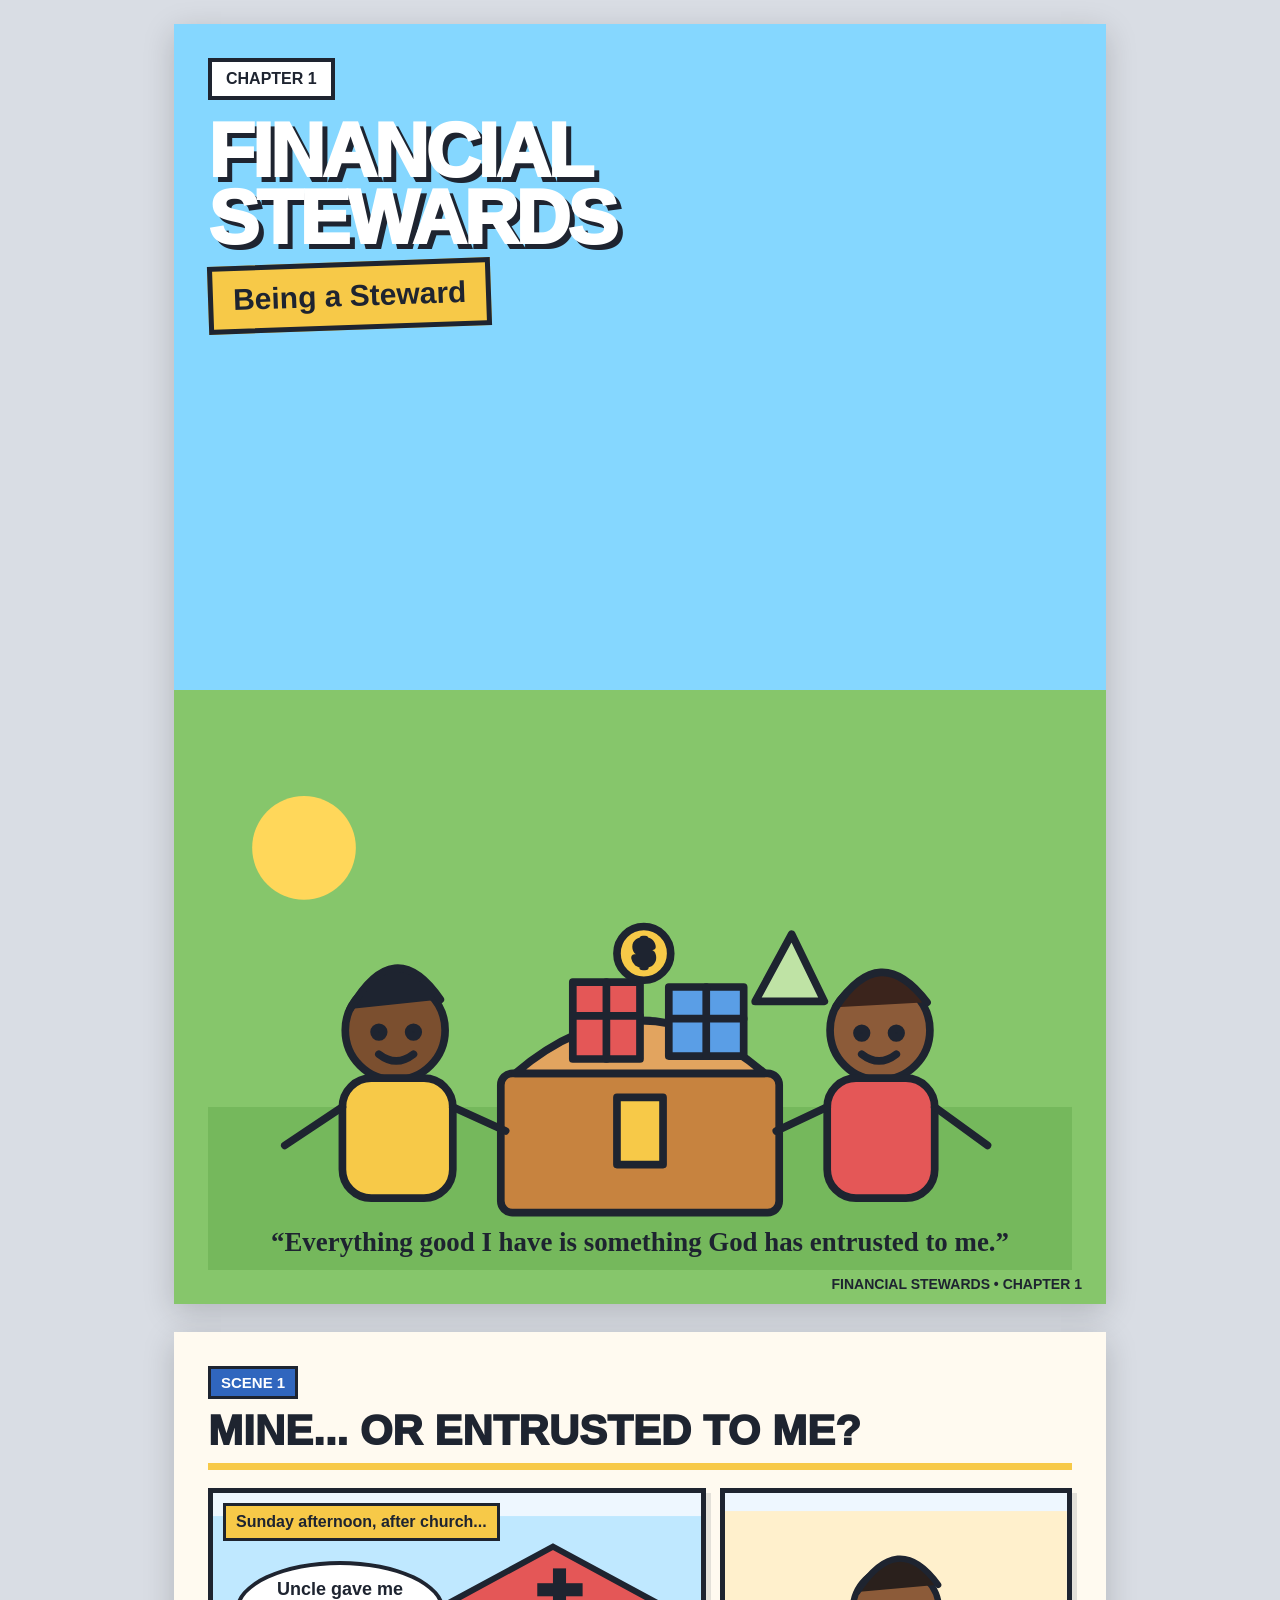
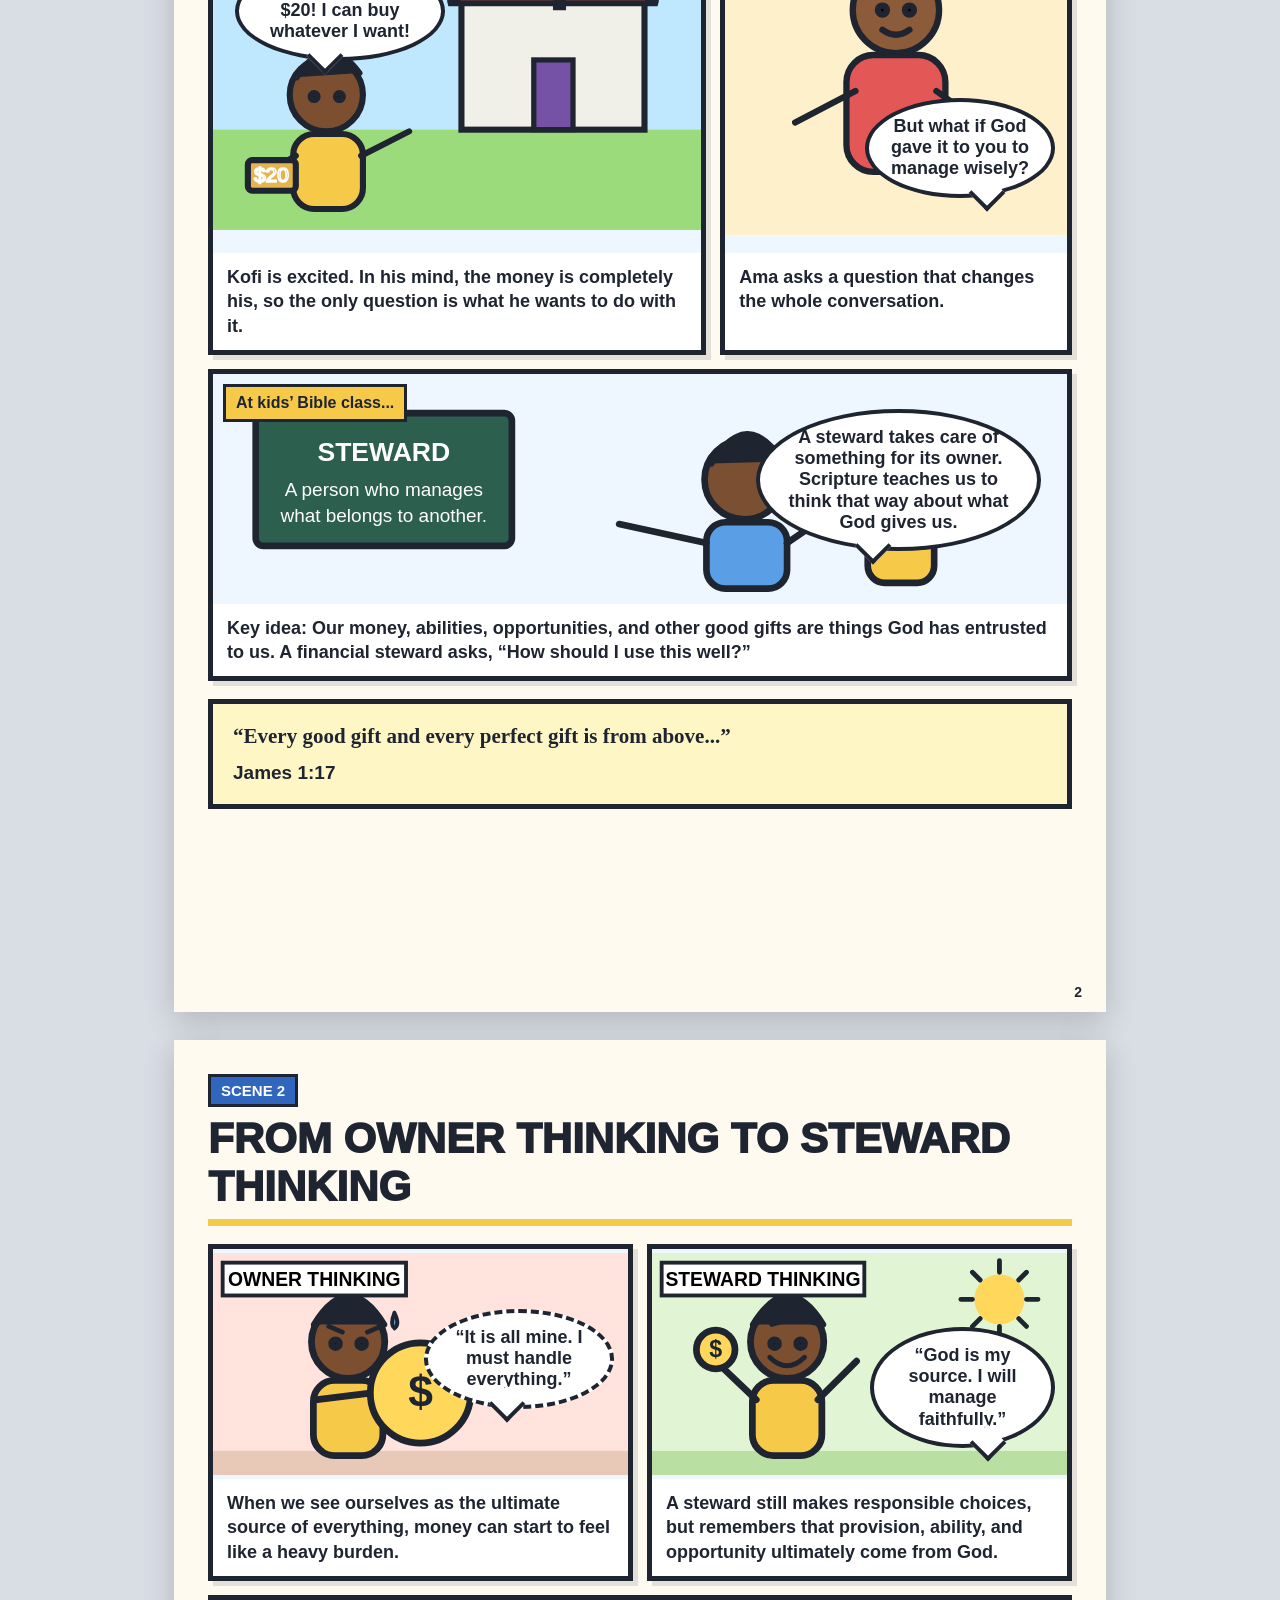
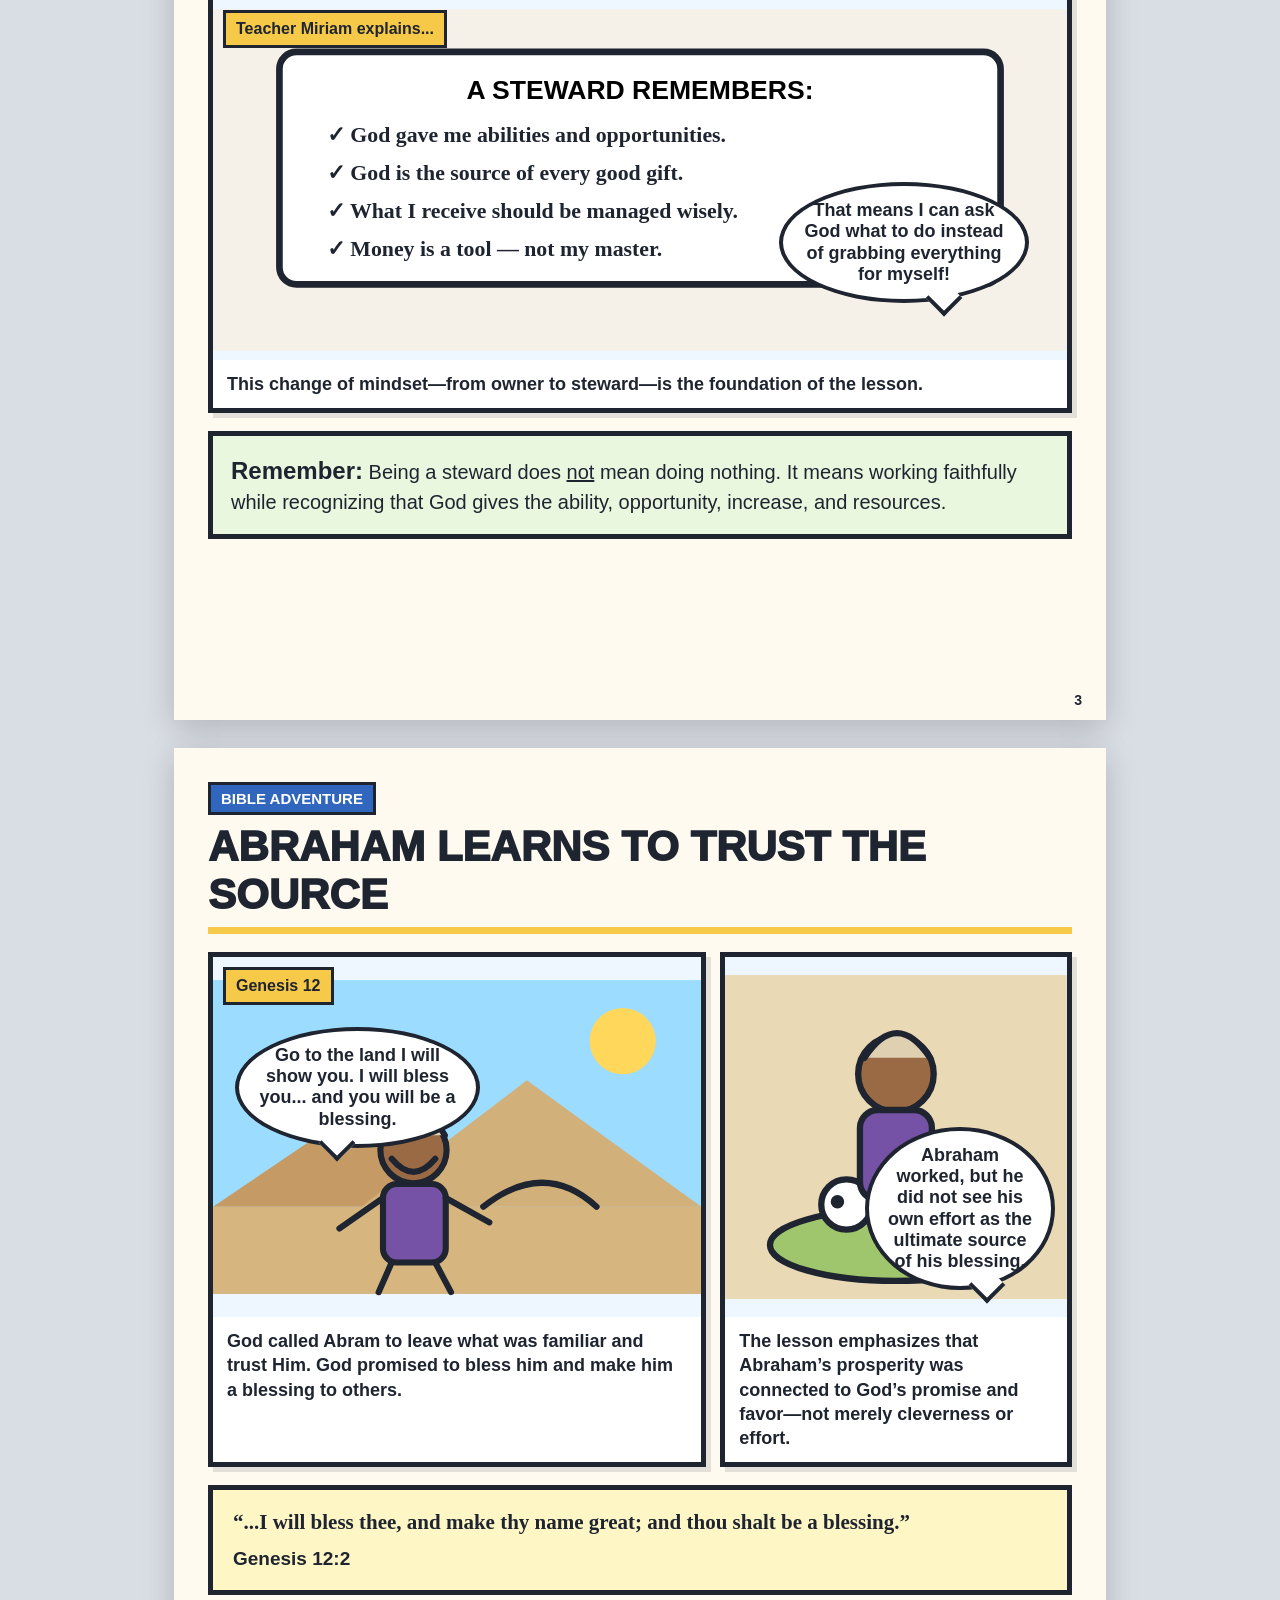
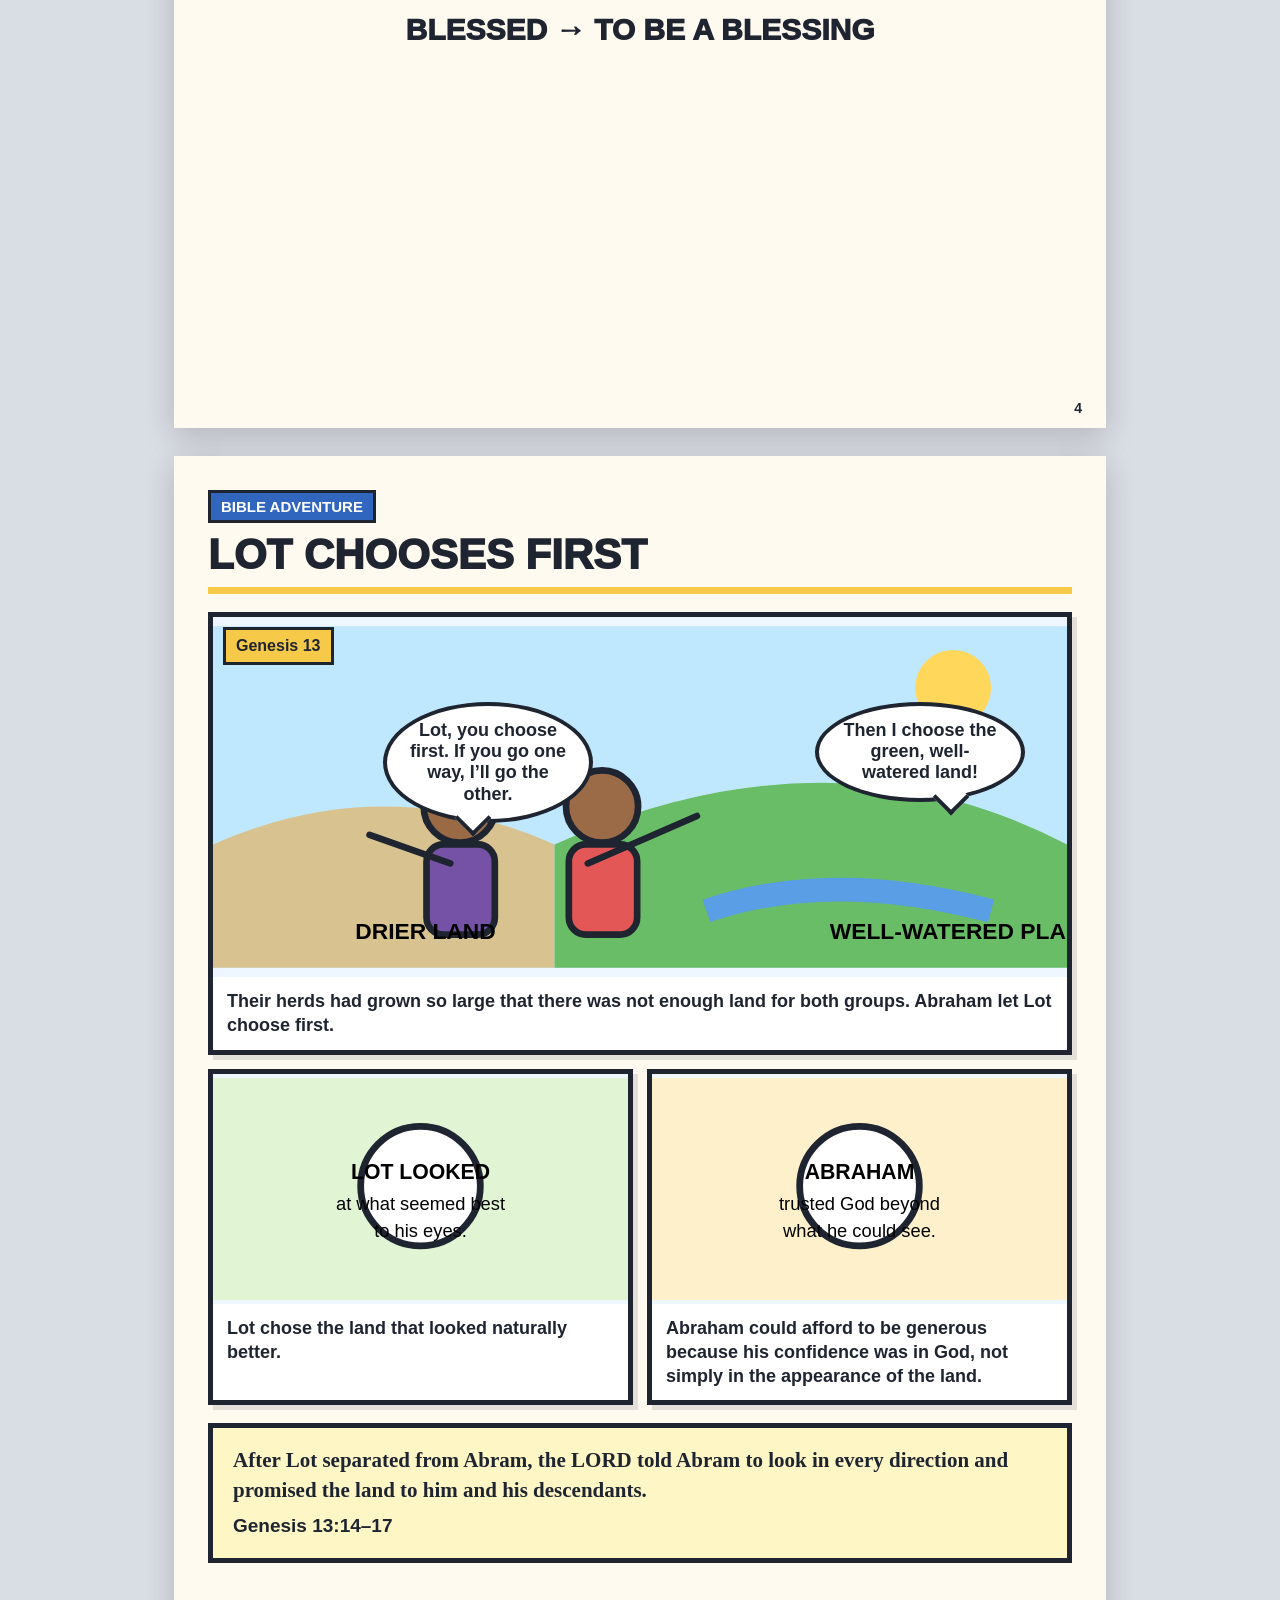
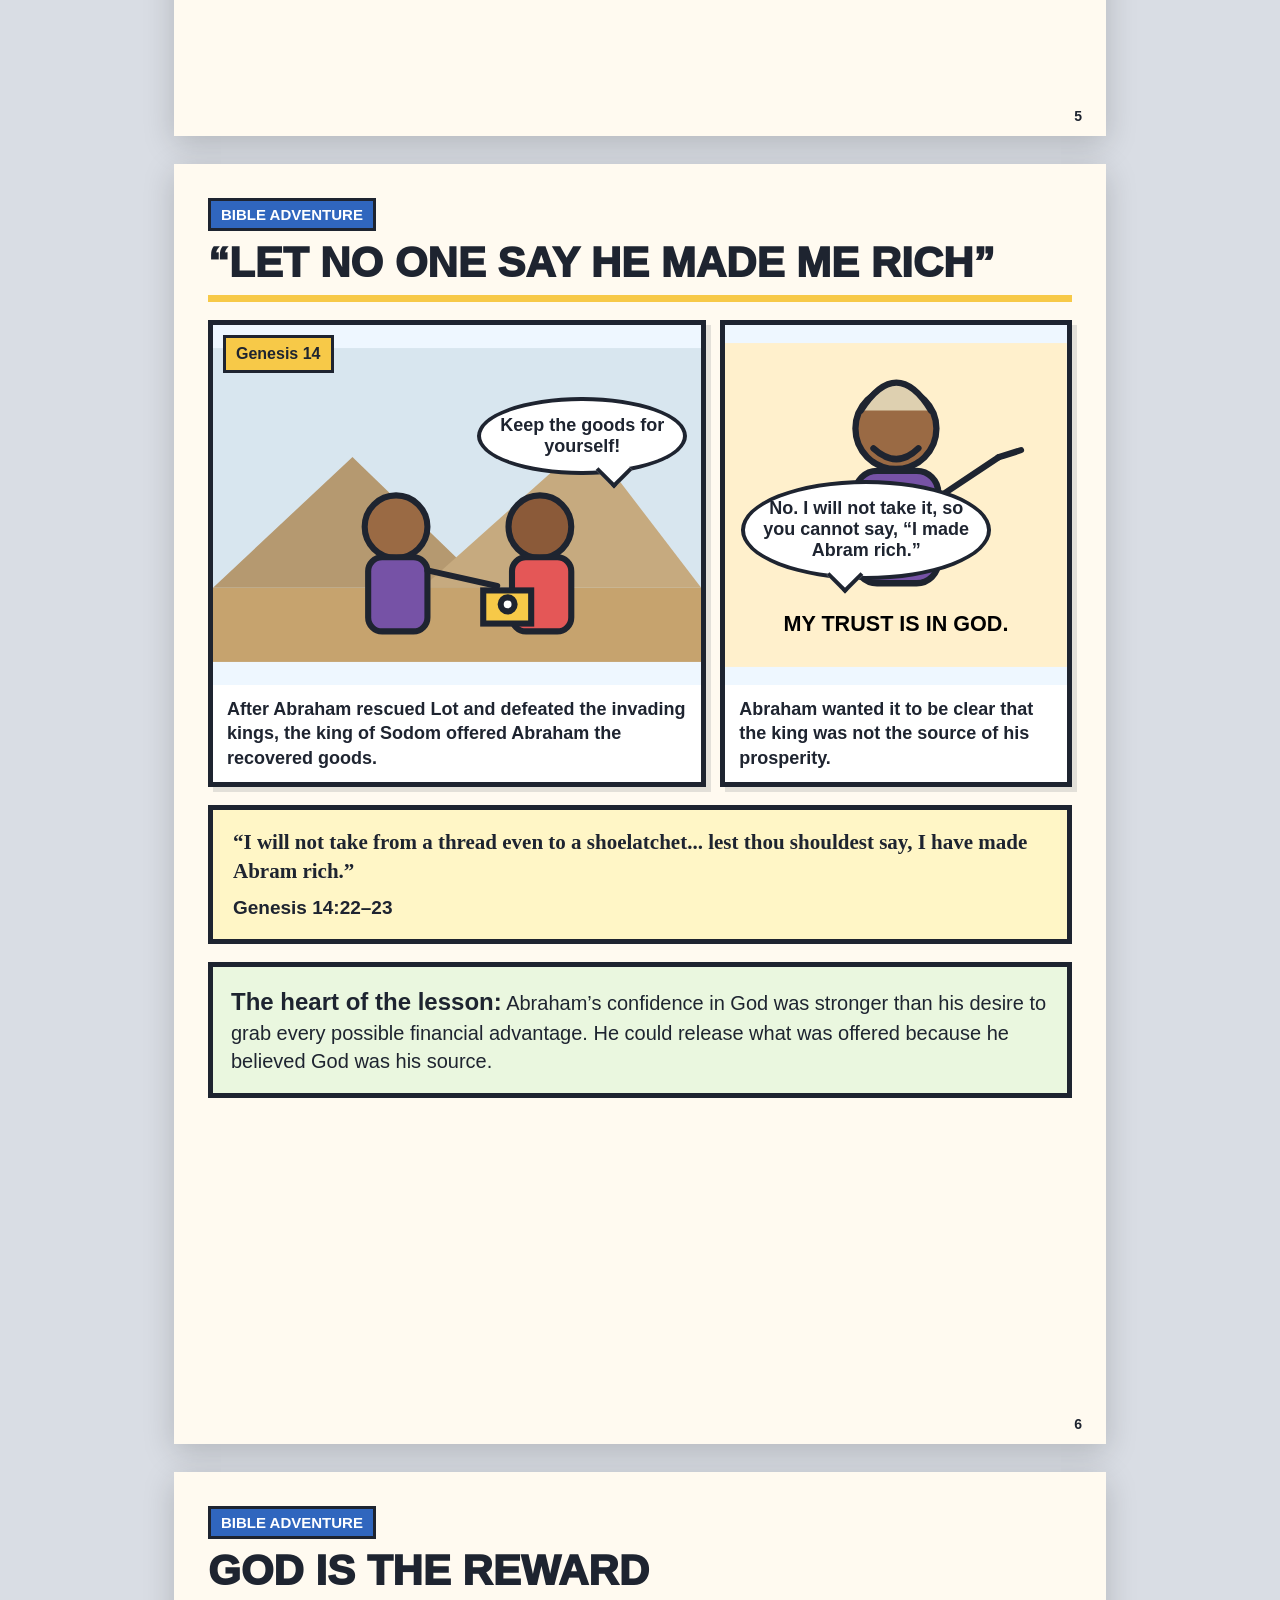
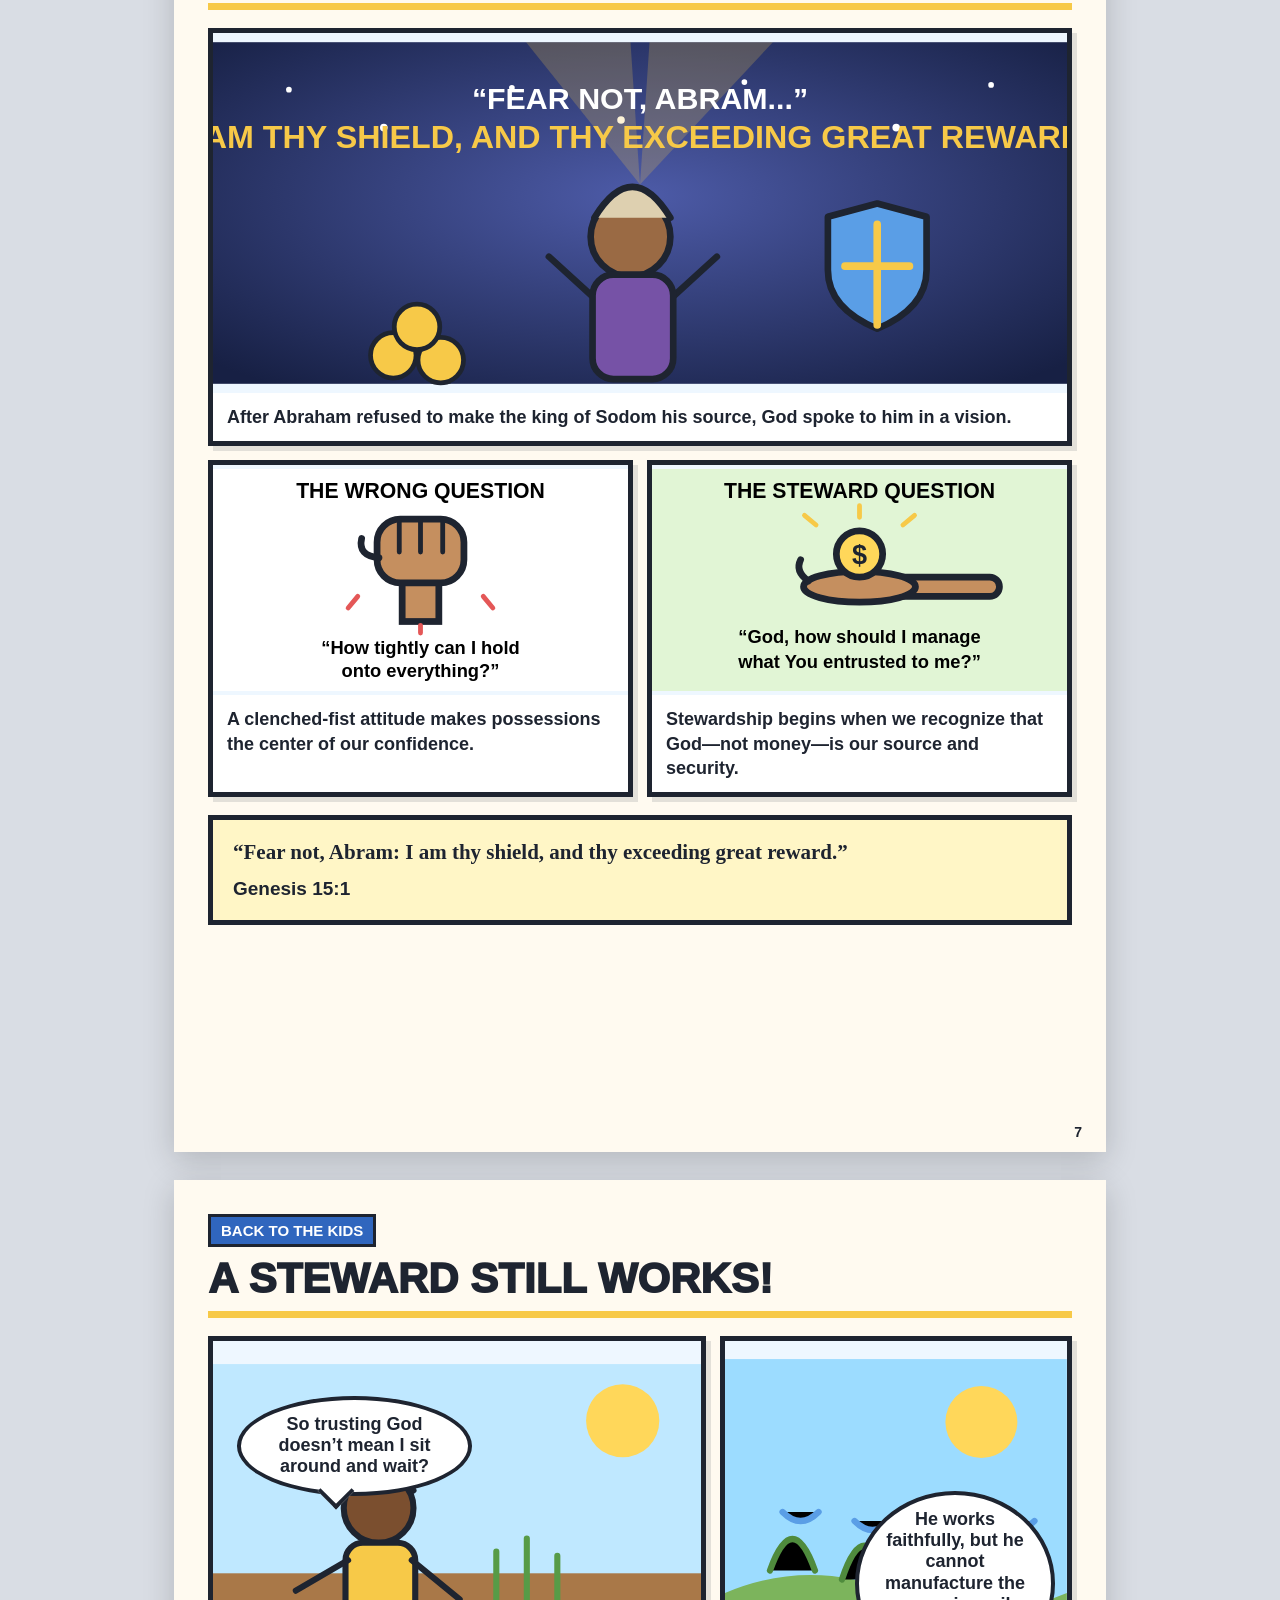
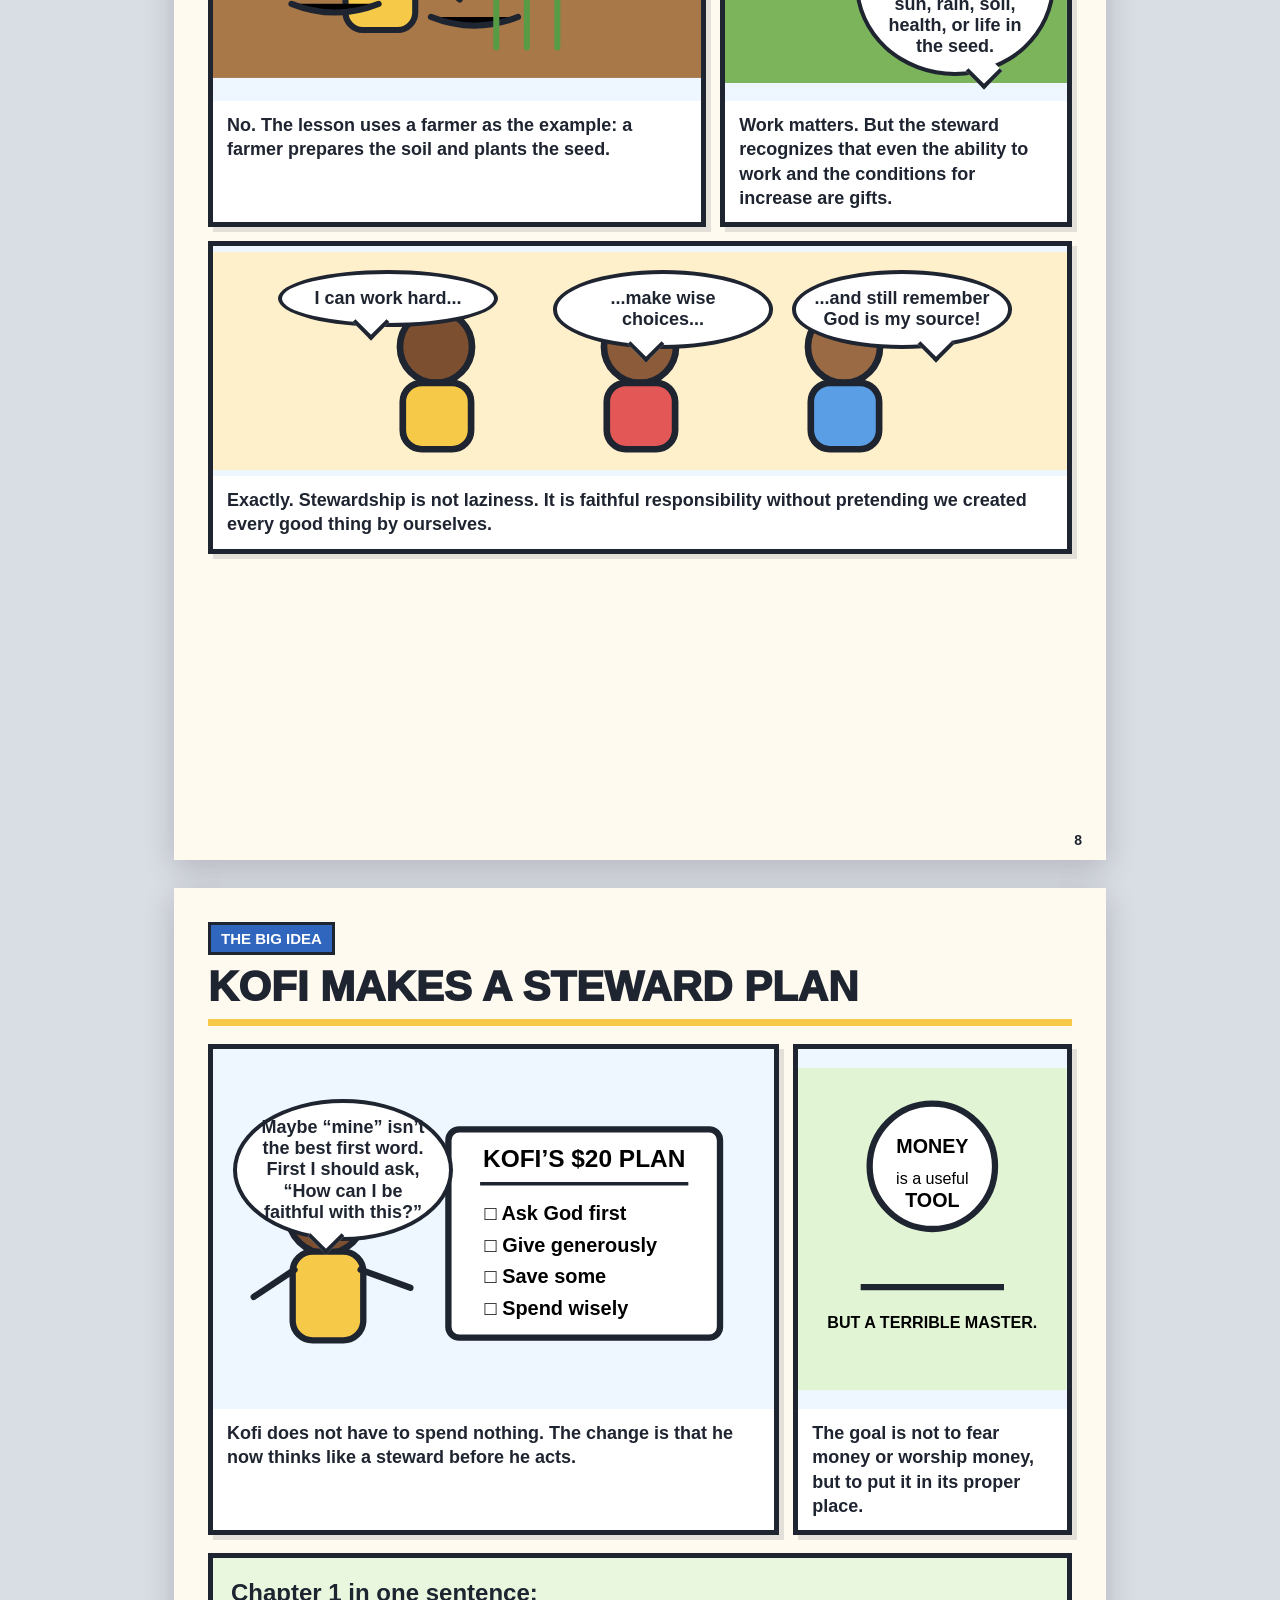
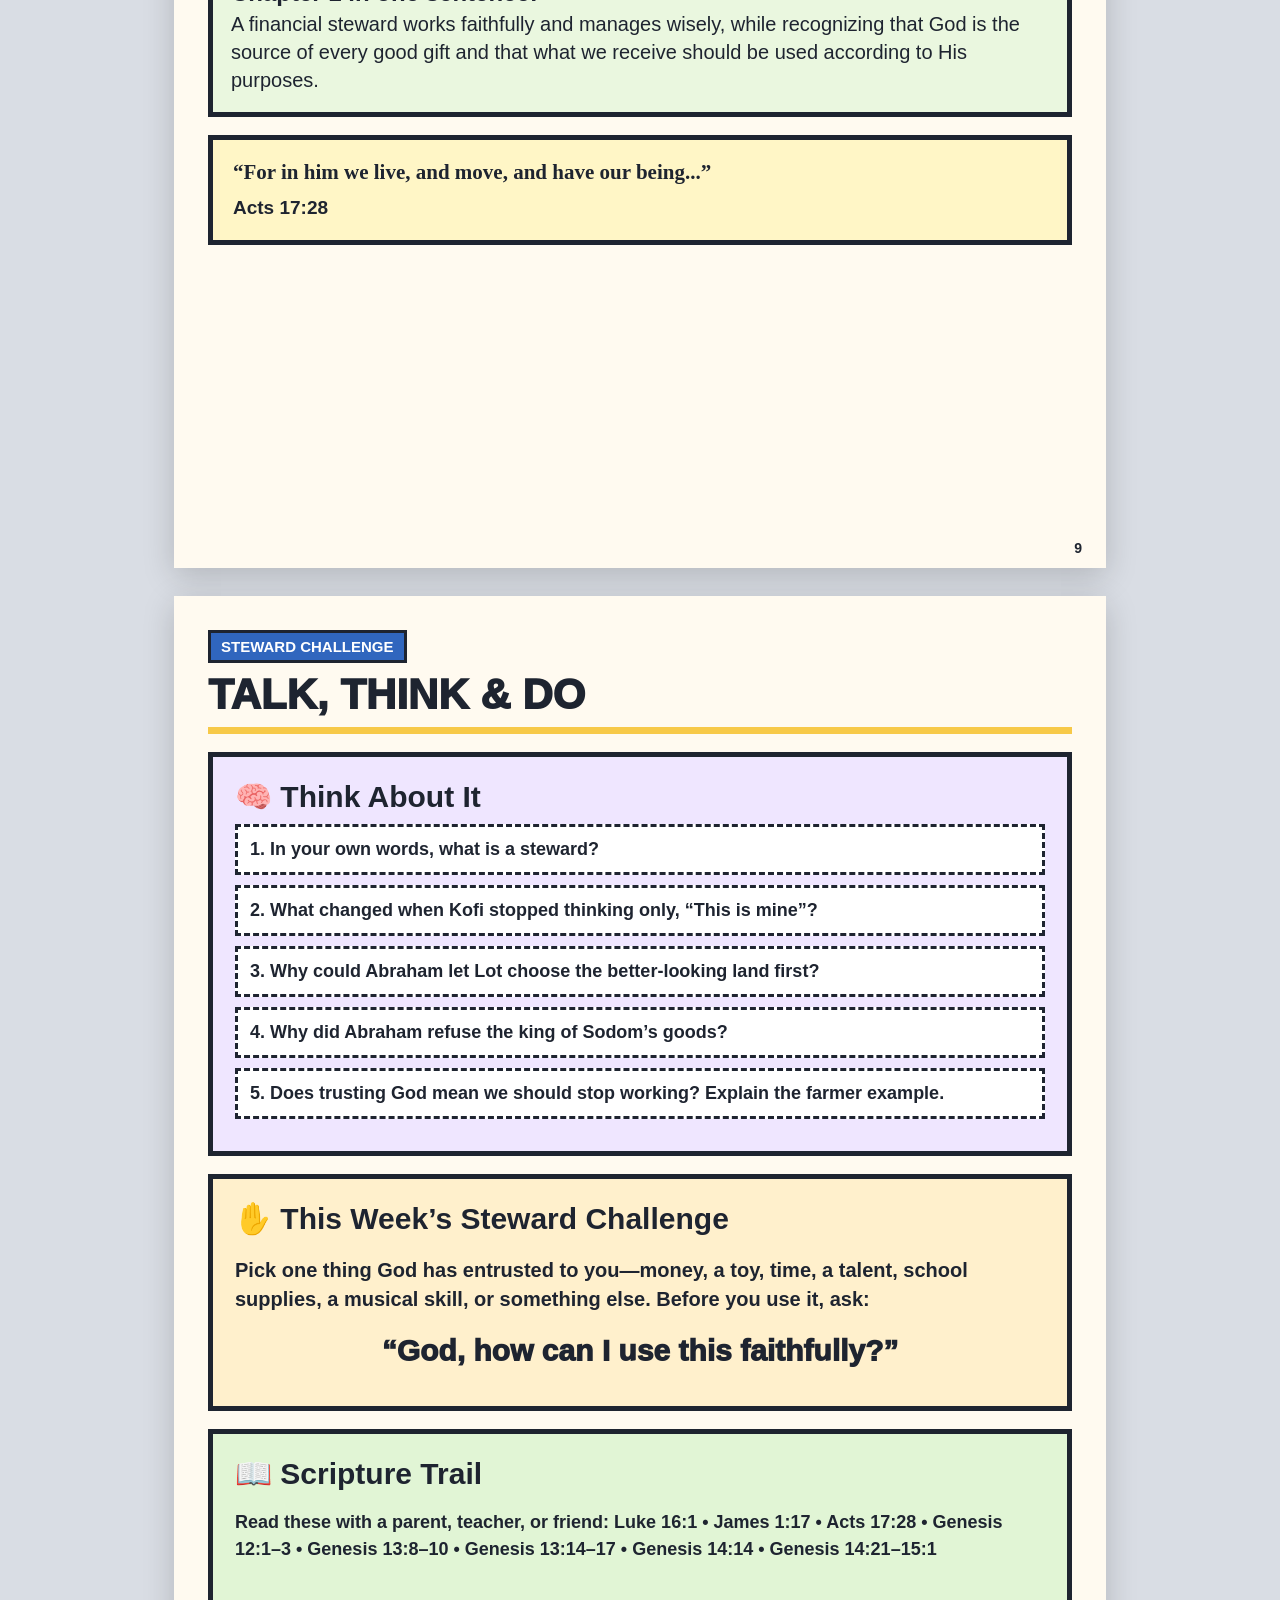
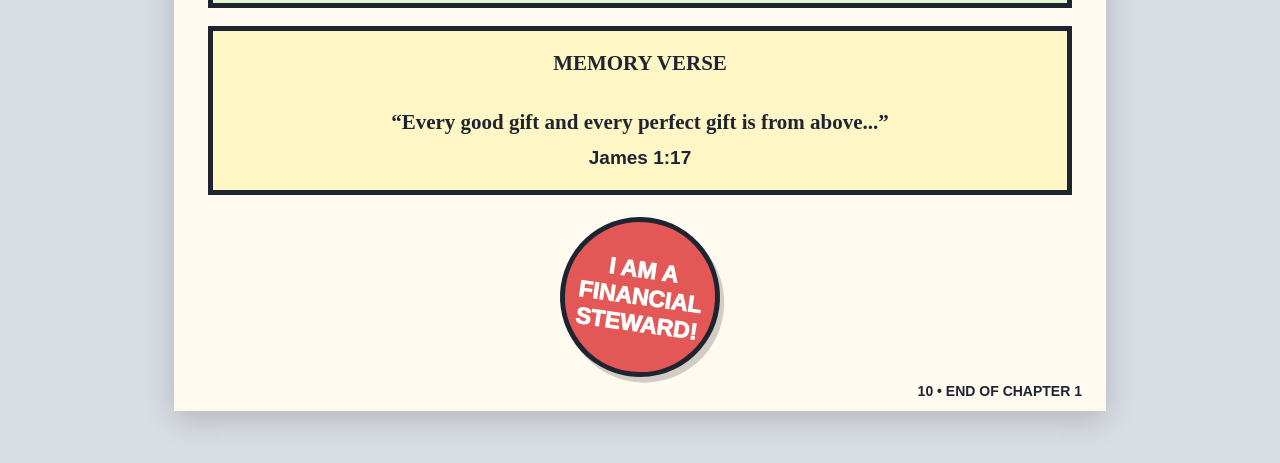
==== Financial Stewards_ Chapter 1 (refined).html @ ddaaa20b "initial commit" ====
<!DOCTYPE html>
<html lang="en">
<head>
<meta charset="UTF-8">
<meta name="viewport" content="width=device-width, initial-scale=1.0">
<title>Financial Stewards — Chapter 1: Being a Steward</title>
<style>
  :root{
    --ink:#1e2430;
    --cream:#fffaf0;
    --gold:#f7c948;
    --sky:#bfe8ff;
    --green:#bfe3a5;
    --blue:#3066be;
    --red:#e45757;
    --purple:#7652a6;
    --tan:#f3dfbb;
    --soft:#f6f1e8;
  }
  *{box-sizing:border-box}
  body{
    margin:0;
    background:#d9dde4;
    color:var(--ink);
    font-family:"Trebuchet MS", "Arial Rounded MT Bold", Arial, sans-serif;
  }
  .book{max-width:980px;margin:0 auto;padding:24px}
  .page{
    width:100%;
    min-height:1280px;
    background:var(--cream);
    margin:0 auto 28px;
    padding:34px;
    position:relative;
    box-shadow:0 8px 30px rgba(0,0,0,.18);
    overflow:hidden;
    page-break-after:always;
  }
  .cover{
    background:linear-gradient(#85d7ff 0 52%, #86c66b 52% 100%);
    display:flex;flex-direction:column;justify-content:space-between;
  }
  .title{
    font-size:76px;line-height:.88;font-weight:1000;letter-spacing:-3px;text-transform:uppercase;
    color:#fff;text-shadow:5px 5px 0 var(--ink);margin:10px 0;
  }
  .subtitle{
    display:inline-block;background:var(--gold);border:5px solid var(--ink);padding:12px 20px;
    font-size:30px;font-weight:900;transform:rotate(-2deg);
  }
  .chapter-label{
    display:inline-block;background:#fff;border:4px solid var(--ink);padding:8px 14px;font-weight:900;
    margin-bottom:8px;
  }
  .panel-grid{display:grid;grid-template-columns:repeat(12,1fr);gap:14px}
  .panel{
    background:#fff;border:5px solid var(--ink);position:relative;overflow:hidden;min-height:260px;
    box-shadow:5px 5px 0 rgba(30,36,48,.12);
  }
  .p12{grid-column:span 12}.p8{grid-column:span 8}.p7{grid-column:span 7}.p6{grid-column:span 6}.p5{grid-column:span 5}.p4{grid-column:span 4}
  .art{height:230px;width:100%;display:block;background:#eef7ff}
  .tall .art{height:360px}
  .caption{
    position:absolute;top:10px;left:10px;background:var(--gold);border:3px solid var(--ink);
    padding:7px 10px;font-weight:900;max-width:76%;z-index:4;
  }
  .narration{
    padding:12px 14px;font-size:18px;line-height:1.35;font-weight:700;background:#fff;
  }
  .bubble{
    position:absolute;background:#fff;border:4px solid var(--ink);border-radius:50%;
    padding:14px 18px;font-weight:900;font-size:18px;line-height:1.18;z-index:5;text-align:center;
  }
  .bubble:after{
    content:"";position:absolute;width:22px;height:22px;background:#fff;border-right:4px solid var(--ink);
    border-bottom:4px solid var(--ink);transform:rotate(45deg);bottom:-12px;left:36%;
  }
  .bubble.right:after{left:auto;right:28%}
  .thought{border-style:dashed}
  .verse{
    background:#fff6c6;border:5px solid var(--ink);padding:18px 20px;font-family:Georgia,serif;
    font-size:21px;line-height:1.4;font-weight:700;margin:18px 0;
  }
  .verse strong{display:block;font-family:"Trebuchet MS",Arial,sans-serif;font-size:19px;margin-top:8px}
  .lesson{
    background:#eaf7df;border:5px solid var(--ink);padding:18px;margin:18px 0;font-size:20px;line-height:1.4
  }
  .lesson b{font-size:24px}
  .page-title{
    font-size:42px;font-weight:1000;text-transform:uppercase;margin:0 0 18px;border-bottom:7px solid var(--gold);
    padding-bottom:8px;
  }
  .badge{
    display:inline-block;background:var(--blue);color:white;border:3px solid var(--ink);
    padding:5px 10px;font-size:15px;font-weight:900;text-transform:uppercase;margin-bottom:8px;
  }
  .challenge{
    background:#efe6ff;border:5px solid var(--ink);padding:22px;margin-top:18px
  }
  .challenge h2{margin:0 0 10px;font-size:30px}
  .q{background:#fff;border:3px dashed var(--ink);padding:12px;margin:10px 0;font-size:18px;font-weight:700}
  .footer{position:absolute;bottom:12px;right:24px;font-weight:900;font-size:14px}
  .small{font-size:15px}
  .center{text-align:center}
  .keyline{font-size:30px;font-weight:1000;text-align:center;margin:16px 0}
  .sticker{
    background:var(--red);color:#fff;border:5px solid var(--ink);border-radius:50%;
    width:160px;height:160px;display:flex;align-items:center;justify-content:center;text-align:center;
    font-weight:1000;font-size:23px;transform:rotate(8deg);box-shadow:5px 5px 0 rgba(0,0,0,.18)
  }
  @media print{
    body{background:#fff}.book{padding:0}.page{box-shadow:none;margin:0;width:100%;min-height:100vh}
  }
  .bubble.thought{border-style:dashed}
  @media (max-width:760px){
    .book{padding:10px}.page{padding:18px;min-height:0}
    .title{font-size:52px;letter-spacing:-2px}.page-title{font-size:30px}.subtitle{font-size:22px}
    .panel-grid{display:block}.panel{margin-bottom:14px}
    .art,.tall .art{height:auto}
    .caption{position:static;display:block;max-width:none;border-width:0 0 3px;border-radius:0}
    .bubble{position:static!important;display:block;width:auto!important;border-radius:20px;margin:10px 12px;text-align:left;font-size:17px}
    .bubble:after{display:none}
    .footer{position:static;text-align:right;margin-top:10px}
  }
</style>
</head>
<body>
<div class="book">

<!-- COVER -->
<section class="page cover">
  <div>
    <div class="chapter-label">CHAPTER 1</div>
    <div class="title">Financial<br>Stewards</div>
    <div class="subtitle">Being a Steward</div>
  </div>

  <svg viewBox="0 0 900 520" width="100%" aria-label="Children holding a treasure chest of gifts, books, coins and tools">
    <rect x="0" y="350" width="900" height="170" fill="#75b85c"/>
    <circle cx="100" cy="80" r="54" fill="#ffd75a"/>
    <g stroke="#1e2430" stroke-width="8" stroke-linecap="round" stroke-linejoin="round">
      <!-- treasure chest -->
      <rect x="305" y="315" width="290" height="145" rx="12" fill="#c7833f"/>
      <path d="M320 315 Q450 205 580 315Z" fill="#e2a45f"/>
      <rect x="426" y="340" width="48" height="70" fill="#f7c948"/>
      <!-- gifts popping out -->
      <rect x="380" y="220" width="70" height="80" fill="#e45757"/>
      <path d="M415 220V300M380 255H450" fill="none"/>
      <rect x="480" y="225" width="78" height="72" fill="#5a9ee6"/>
      <path d="M519 225V297M480 258H558" fill="none"/>
      <circle cx="454" cy="190" r="28" fill="#f7c948"/>
      <text x="454" y="201" text-anchor="middle" font-size="34" font-family="Arial" fill="#1e2430">$</text>
      <path d="M570 240 l38 -70 l34 70z" fill="#bfe3a5"/>
      <!-- child 1 -->
      <circle cx="195" cy="270" r="52" fill="#7b4f2f"/>
      <path d="M148 248q46-80 94-10" fill="#1e2430"/>
      <circle cx="178" cy="272" r="5" fill="#1e2430"/><circle cx="214" cy="272" r="5" fill="#1e2430"/>
      <path d="M178 295q18 14 36 0" fill="none"/>
      <rect x="140" y="320" width="115" height="125" rx="30" fill="#f7c948"/>
      <path d="M140 350L80 390M255 350l55 25" fill="none"/>
      <!-- child 2 -->
      <circle cx="700" cy="270" r="52" fill="#8c5b39"/>
      <path d="M654 246q46-70 95-5" fill="#3b241c"/>
      <circle cx="681" cy="273" r="5" fill="#1e2430"/><circle cx="717" cy="273" r="5" fill="#1e2430"/>
      <path d="M681 295q18 14 36 0" fill="none"/>
      <rect x="645" y="320" width="112" height="125" rx="30" fill="#e45757"/>
      <path d="M645 350L592 375M757 350l55 40" fill="none"/>
    </g>
    <text x="450" y="500" text-anchor="middle" font-size="28" font-weight="900" font-family="Trebuchet MS" fill="#1e2430">
      “Everything good I have is something God has entrusted to me.”
    </text>
  </svg>
  <div class="footer">FINANCIAL STEWARDS • CHAPTER 1</div>
</section>

<!-- PAGE 2 -->
<section class="page">
  <div class="badge">Scene 1</div>
  <h1 class="page-title">Mine... or entrusted to me?</h1>
  <div class="panel-grid">
    <div class="panel p7 tall">
      <div class="caption">Sunday afternoon, after church...</div>
      <svg class="art" aria-hidden="true" viewBox="0 0 560 360">
        <rect width="560" height="360" fill="#bfe8ff"/><rect y="245" width="560" height="115" fill="#9cdb7b"/>
        <rect x="285" y="95" width="210" height="150" fill="#f0efe8" stroke="#1e2430" stroke-width="7"/>
        <polygon points="270,100 390,35 510,100" fill="#e45757" stroke="#1e2430" stroke-width="7"/>
        <rect x="368" y="165" width="45" height="80" fill="#7652a6" stroke="#1e2430" stroke-width="6"/>
        <rect x="390" y="60" width="15" height="48" fill="#1e2430"/><rect x="372" y="77" width="52" height="15" fill="#1e2430"/>
        <g stroke="#1e2430" stroke-width="7" stroke-linecap="round">
          <circle cx="130" cy="205" r="42" fill="#7b4f2f"/><path d="M96 185q35-55 72-5" fill="#1e2430"/>
          <circle cx="116" cy="207" r="4"/><circle cx="145" cy="207" r="4"/>
          <rect x="92" y="250" width="80" height="86" rx="24" fill="#f7c948"/>
          <path d="M95 275l-45 25M170 275l55-28"/>
          <rect x="40" y="280" width="55" height="35" rx="5" fill="#e4b54c"/>
          <g stroke="white" stroke-width="2" stroke-linecap="round">
            <text x="67" y="305" text-anchor="middle" font-size="24" font="#e4b54c">$20</text>
          </g>
        </g>
      </svg>
      <div class="bubble" style="top:68px;left:22px;width:210px;">Uncle gave me $20! I can buy whatever I want!</div>
      <div class="narration">Kofi is excited. In his mind, the money is completely his, so the only question is what he wants to do with it.</div>
    </div>

    <div class="panel p5 tall">
      <svg class="art" aria-hidden="true" viewBox="0 0 380 360">
        <rect width="380" height="360" fill="#fff0cc"/>
        <g stroke="#1e2430" stroke-width="7" stroke-linecap="round">
          <circle cx="190" cy="110" r="48" fill="#8c5b39"/>
          <path d="M147 90q45-70 90-8" fill="#2a201c"/>
          <circle cx="175" cy="110" r="5"/><circle cx="205" cy="110" r="5"/>
          <path d="M175 132q15 11 30 0" fill="none"/>
          <rect x="135" y="160" width="110" height="130" rx="30" fill="#e45757"/>
          <path d="M145 200L78 235M235 200l58 42" fill="none"/>
        </g>
      </svg>
      <div class="bubble right" style="top:205px;right:12px;width:190px;">But what if God gave it to you to manage wisely?</div>
      <div class="narration">Ama asks a question that changes the whole conversation.</div>
    </div>

    <div class="panel p12">
      <div class="caption">At kids’ Bible class...</div>
      <svg class="art" aria-hidden="true" viewBox="0 0 900 230">
        <rect width="900" height="230" fill="#eef7ff"/>
        <rect x="45" y="35" width="270" height="140" rx="8" fill="#2d5f4e" stroke="#1e2430" stroke-width="7"/>
        <text x="180" y="85" text-anchor="middle" fill="white" font-size="28" font-weight="900">STEWARD</text>
        <text x="180" y="122" text-anchor="middle" fill="white" font-size="20">A person who manages</text>
        <text x="180" y="150" text-anchor="middle" fill="white" font-size="20">what belongs to another.</text>
        <g stroke="#1e2430" stroke-width="7" stroke-linecap="round">
          <circle cx="560" cy="105" r="42" fill="#7a4f32"/><path d="M525 88q38-60 75-2" fill="#1e2430"/>
          <rect x="520" y="150" width="85" height="70" rx="20" fill="#5a9ee6"/>
          <path d="M520 172l-92-20M605 172l70-48"/>
          <circle cx="725" cy="110" r="35" fill="#8c5b39"/><rect x="690" y="148" width="70" height="66" rx="18" fill="#f7c948"/>
        </g>
      </svg>
      <div class="bubble" style="top:35px;right:26px;width:285px;">A steward takes care of something for its owner. Scripture teaches us to think that way about what God gives us.</div>
      <div class="narration"><b>Key idea:</b> Our money, abilities, opportunities, and other good gifts are things God has entrusted to us. A financial steward asks, “How should I use this well?”</div>
    </div>
  </div>

  <div class="verse">“Every good gift and every perfect gift is from above...” <strong>James 1:17</strong></div>
  <div class="footer">2</div>
</section>

<!-- PAGE 3 -->
<section class="page">
  <div class="badge">Scene 2</div>
  <h1 class="page-title">From Owner Thinking to Steward Thinking</h1>

  <div class="panel-grid">
    <div class="panel p6">
      <svg class="art" aria-hidden="true" viewBox="0 0 430 230" aria-hidden="true"><rect width="430" height="230" fill="#ffe3dc"/><rect y="205" width="430" height="25" fill="#e8c9b8"/><g stroke="#1e2430" stroke-width="7" stroke-linecap="round"><circle cx="140" cy="92" r="38" fill="#7b4f2f"/><path d="M105 74q36-58 72 0" fill="#1e2430"/><circle cx="127" cy="94" r="4"/><circle cx="154" cy="94" r="4"/><rect x="104" y="132" width="72" height="78" rx="22" fill="#f7c948"/><path d="M108 152L205 140M172 156l35 18" fill="none"/><path d="M120 76l14 6M160 82l14-6" fill="none" stroke-width="5"/><circle cx="215" cy="145" r="52" fill="#ffd75a"/><text x="215" y="160" text-anchor="middle" font-size="46" font-weight="900" stroke="none" fill="#1e2430">$</text><path d="M188 62q-5 12 0 16q6-4 0-16" fill="#5a9ee6" stroke-width="4"/></g><rect x="10" y="10" width="190" height="34" fill="#fff" stroke="#1e2430" stroke-width="4"/><text x="105" y="34" text-anchor="middle" font-size="20" font-weight="900">OWNER THINKING</text></svg><div class="bubble thought" style="top:60px;right:14px;width:190px;">“It is all mine. I must handle everything.”</div>
      <div class="narration">When we see ourselves as the ultimate source of everything, money can start to feel like a heavy burden.</div>
    </div>
    <div class="panel p6">
      <svg class="art" aria-hidden="true" viewBox="0 0 430 230" aria-hidden="true"><rect width="430" height="230" fill="#e1f5d5"/><rect y="205" width="430" height="25" fill="#b9dfa2"/><circle cx="360" cy="48" r="26" fill="#ffd75a"/><path d="M360 8v12M360 76v12M320 48h12M388 48h12M332 20l8 8M388 76l-8-8M388 20l-8 8M332 76l8-8" stroke="#1e2430" stroke-width="5" stroke-linecap="round"/><g stroke="#1e2430" stroke-width="7" stroke-linecap="round"><circle cx="140" cy="92" r="38" fill="#7b4f2f"/><path d="M105 74q36-58 72 0" fill="#1e2430"/><circle cx="127" cy="94" r="4"/><circle cx="154" cy="94" r="4"/><rect x="104" y="132" width="72" height="78" rx="22" fill="#f7c948"/><path d="M108 152L66 112M172 152l40-40" fill="none"/><path d="M124 74l14-4M160 70l14 4" fill="none" stroke-width="5"/><path d="M122 108q18 18 36 0" fill="none" stroke-width="5" transform="translate(0 0)"/><circle cx="66" cy="100" r="20" fill="#ffd75a"/><text x="66" y="108" text-anchor="middle" font-size="24" font-weight="900" stroke="none" fill="#1e2430">$</text><path d="M212 112l14-8M225 130l14 0" fill="none" stroke-width="0"/></g><rect x="10" y="10" width="210" height="34" fill="#fff" stroke="#1e2430" stroke-width="4"/><text x="115" y="34" text-anchor="middle" font-size="20" font-weight="900">STEWARD THINKING</text></svg><div class="bubble right" style="top:78px;right:12px;width:185px;">“God is my source. I will manage faithfully.”</div>
      <div class="narration">A steward still makes responsible choices, but remembers that provision, ability, and opportunity ultimately come from God.</div>
    </div>

    <div class="panel p12 tall">
      <div class="caption">Teacher Miriam explains...</div>
      <svg class="art" aria-hidden="true" viewBox="0 0 900 360">
        <rect width="900" height="360" fill="#f6f1e8"/>
        <rect x="70" y="45" width="760" height="245" rx="18" fill="#fff" stroke="#1e2430" stroke-width="7"/>
        <text x="450" y="95" text-anchor="middle" font-size="28" font-weight="900">A STEWARD REMEMBERS:</text>
        <g font-family="Trebuchet MS" font-size="23" font-weight="800" fill="#1e2430">
          <text x="120" y="140">✓ God gave me abilities and opportunities.</text>
          <text x="120" y="180">✓ God is the source of every good gift.</text>
          <text x="120" y="220">✓ What I receive should be managed wisely.</text>
          <text x="120" y="260">✓ Money is a tool — not my master.</text>
        </g>
      </svg>
      <div class="bubble right" style="bottom:105px;right:38px;width:250px;">That means I can ask God what to do instead of grabbing everything for myself!</div>
      <div class="narration">This change of mindset—from <b>owner</b> to <b>steward</b>—is the foundation of the lesson.</div>
    </div>
  </div>

  <div class="lesson"><b>Remember:</b> Being a steward does <u>not</u> mean doing nothing. It means working faithfully while recognizing that God gives the ability, opportunity, increase, and resources.</div>
  <div class="footer">3</div>
</section>

<!-- PAGE 4 -->
<section class="page">
  <div class="badge">Bible Adventure</div>
  <h1 class="page-title">Abraham Learns to Trust the Source</h1>

  <div class="panel-grid">
    <div class="panel p7 tall">
      <div class="caption">Genesis 12</div>
      <svg class="art" aria-hidden="true" viewBox="0 0 560 360">
        <rect width="560" height="360" fill="#9cdcff"/>
        <circle cx="470" cy="70" r="38" fill="#ffd75a"/>
        <polygon points="0,260 170,145 290,260" fill="#c59a65"/>
        <polygon points="170,260 360,115 560,260" fill="#d2b07a"/>
        <rect y="260" width="560" height="100" fill="#d6b67e"/>
        <g stroke="#1e2430" stroke-width="7" stroke-linecap="round">
          <circle cx="230" cy="195" r="38" fill="#9a6a44"/>
          <path d="M198 178q35-55 68 0" fill="#ded0b0"/>
          <path d="M205 205q25 30 50 0" fill="none"/>
          <rect x="195" y="234" width="72" height="90" rx="16" fill="#7652a6"/>
          <path d="M195 250l-50 35M267 250l50 28"/>
          <path d="M205 324l-15 34M255 324l18 34"/>
          <path d="M310 260q70-55 130 0" fill="none"/>
        </g>
      </svg>
      <div class="bubble" style="top:70px;left:22px;width:245px;">Go to the land I will show you. I will bless you... and you will be a blessing.</div>
      <div class="narration">God called Abram to leave what was familiar and trust Him. God promised to bless him and make him a blessing to others.</div>
    </div>

    <div class="panel p5 tall">
      <svg class="art" aria-hidden="true" viewBox="0 0 380 360">
        <rect width="380" height="360" fill="#e9d9b5"/>
        <g stroke="#1e2430" stroke-width="7" stroke-linecap="round">
          <ellipse cx="190" cy="300" rx="140" ry="40" fill="#9fc66d"/>
          <circle cx="135" cy="255" r="28" fill="#fff"/><circle cx="190" cy="250" r="28" fill="#fff"/><circle cx="245" cy="260" r="28" fill="#fff"/>
          <circle cx="125" cy="252" r="4"/><circle cx="180" cy="247" r="4"/><circle cx="235" cy="257" r="4"/>
          <circle cx="190" cy="110" r="42" fill="#9a6a44"/><path d="M155 92q36-55 73 0" fill="#ded0b0"/>
          <rect x="150" y="150" width="80" height="100" rx="20" fill="#7652a6"/>
        </g>
      </svg>
      <div class="bubble right" style="top:170px;right:12px;width:190px;">Abraham worked, but he did not see his own effort as the ultimate source of his blessing.</div>
      <div class="narration">The lesson emphasizes that Abraham’s prosperity was connected to God’s promise and favor—not merely cleverness or effort.</div>
    </div>
  </div>

  <div class="verse">“...I will bless thee, and make thy name great; and thou shalt be a blessing.” <strong>Genesis 12:2</strong></div>
  <div class="keyline">BLESSED → TO BE A BLESSING</div>
  <div class="footer">4</div>
</section>

<!-- PAGE 5 -->
<section class="page">
  <div class="badge">Bible Adventure</div>
  <h1 class="page-title">Lot Chooses First</h1>

  <div class="panel-grid">
    <div class="panel p12 tall">
      <div class="caption">Genesis 13</div>
      <svg class="art" aria-hidden="true" viewBox="0 0 900 360">
        <rect width="900" height="360" fill="#bfe8ff"/>
        <circle cx="780" cy="65" r="40" fill="#ffd75a"/>
        <path d="M0 230 Q180 150 360 230L360 360H0Z" fill="#d8c290"/>
        <path d="M360 230 Q650 100 900 230L900 360H360Z" fill="#68bd66"/>
        <path d="M520 300 Q650 255 820 300" fill="none" stroke="#5a9ee6" stroke-width="25"/>
        <g stroke="#1e2430" stroke-width="7" stroke-linecap="round">
          <circle cx="260" cy="190" r="38" fill="#9a6a44"/><rect x="225" y="230" width="72" height="95" rx="18" fill="#7652a6"/>
          <circle cx="410" cy="190" r="38" fill="#9b6a47"/><rect x="375" y="230" width="72" height="95" rx="18" fill="#e45757"/>
          <path d="M395 250l115-50M250 250l-85-30"/>
        </g>
        <text x="150" y="330" font-size="24" font-weight="900">DRIER LAND</text>
        <text x="650" y="330" font-size="24" font-weight="900">WELL-WATERED PLAIN</text>
      </svg>
      <div class="bubble" style="top:85px;left:170px;width:210px;">Lot, you choose first. If you go one way, I’ll go the other.</div>
      <div class="bubble right" style="top:85px;right:42px;width:210px;">Then I choose the green, well-watered land!</div>
      <div class="narration">Their herds had grown so large that there was not enough land for both groups. Abraham let Lot choose first.</div>
    </div>

    <div class="panel p6">
      <svg class="art" aria-hidden="true" viewBox="0 0 430 230">
        <rect width="430" height="230" fill="#e1f5d5"/>
        <circle cx="215" cy="112" r="62" fill="#fff" stroke="#1e2430" stroke-width="7"/>
        <text x="215" y="105" text-anchor="middle" font-size="22" font-weight="900">LOT LOOKED</text>
        <text x="215" y="137" text-anchor="middle" font-size="19">at what seemed best</text>
        <text x="215" y="165" text-anchor="middle" font-size="19">to his eyes.</text>
      </svg>
      <div class="narration">Lot chose the land that looked naturally better.</div>
    </div>

    <div class="panel p6">
      <svg class="art" aria-hidden="true" viewBox="0 0 430 230">
        <rect width="430" height="230" fill="#fff0cc"/>
        <circle cx="215" cy="112" r="62" fill="#fff" stroke="#1e2430" stroke-width="7"/>
        <text x="215" y="105" text-anchor="middle" font-size="22" font-weight="900">ABRAHAM</text>
        <text x="215" y="137" text-anchor="middle" font-size="19">trusted God beyond</text>
        <text x="215" y="165" text-anchor="middle" font-size="19">what he could see.</text>
      </svg>
      <div class="narration">Abraham could afford to be generous because his confidence was in God, not simply in the appearance of the land.</div>
    </div>
  </div>

  <div class="verse">After Lot separated from Abram, the LORD told Abram to look in every direction and promised the land to him and his descendants. <strong>Genesis 13:14–17</strong></div>
  <div class="footer">5</div>
</section>

<!-- PAGE 6 -->
<section class="page">
  <div class="badge">Bible Adventure</div>
  <h1 class="page-title">“Let No One Say He Made Me Rich”</h1>

  <div class="panel-grid">
    <div class="panel p7 tall">
      <div class="caption">Genesis 14</div>
      <svg class="art" aria-hidden="true" viewBox="0 0 560 360">
        <rect width="560" height="360" fill="#d8e6ef"/>
        <polygon points="0,275 160,125 315,275" fill="#b59970"/>
        <polygon points="240,275 430,105 560,275" fill="#c6aa7f"/>
        <rect y="275" width="560" height="85" fill="#c6a36e"/>
        <g stroke="#1e2430" stroke-width="7" stroke-linecap="round">
          <circle cx="210" cy="205" r="36" fill="#9a6a44"/><rect x="178" y="240" width="68" height="85" rx="16" fill="#7652a6"/>
          <path d="M246 255l80 18"/>
          <circle cx="375" cy="205" r="36" fill="#8b5a39"/><rect x="343" y="240" width="68" height="85" rx="16" fill="#e45757"/>
          <rect x="310" y="278" width="55" height="38" fill="#f7c948"/>
          <circle cx="338" cy="294" r="8" fill="#fff"/>
        </g>
      </svg>
      <div class="bubble right" style="top:72px;right:14px;width:210px;">Keep the goods for yourself!</div>
      <div class="narration">After Abraham rescued Lot and defeated the invading kings, the king of Sodom offered Abraham the recovered goods.</div>
    </div>

    <div class="panel p5 tall">
      <svg class="art" aria-hidden="true" viewBox="0 0 380 360">
        <rect width="380" height="360" fill="#fff0cc"/>
        <g stroke="#1e2430" stroke-width="7" stroke-linecap="round">
          <circle cx="190" cy="95" r="45" fill="#9a6a44"/><path d="M151 75q40-62 78 0" fill="#ded0b0"/>
          <path d="M165 117q26 24 50 0" fill="none"/>
          <rect x="145" y="142" width="92" height="125" rx="24" fill="#7652a6"/>
          <path d="M150 175l-75 48M232 175l72-48"/>
          <path d="M75 223l-25-8M304 127l25-8"/>
        </g>
        <text x="190" y="320" text-anchor="middle" font-size="24" font-weight="900">MY TRUST IS IN GOD.</text>
      </svg>
      <div class="bubble" style="top:155px;left:16px;width:250px;">No. I will not take it, so you cannot say, “I made Abram rich.”</div>
      <div class="narration">Abraham wanted it to be clear that the king was not the source of his prosperity.</div>
    </div>
  </div>

  <div class="verse">“I will not take from a thread even to a shoelatchet... lest thou shouldest say, I have made Abram rich.” <strong>Genesis 14:22–23</strong></div>

  <div class="lesson"><b>The heart of the lesson:</b> Abraham’s confidence in God was stronger than his desire to grab every possible financial advantage. He could release what was offered because he believed God was his source.</div>
  <div class="footer">6</div>
</section>

<!-- PAGE 7 -->
<section class="page">
  <div class="badge">Bible Adventure</div>
  <h1 class="page-title">God Is the Reward</h1>

  <div class="panel-grid">
    <div class="panel p12 tall">
      <svg class="art" aria-hidden="true" viewBox="0 0 900 360">
        <defs>
          <radialGradient id="night" cx="50%" cy="45%" r="70%">
            <stop offset="0" stop-color="#4d5ba8"/><stop offset="1" stop-color="#172044"/>
          </radialGradient>
        </defs>
        <rect width="900" height="360" fill="url(#night)"/>
        <g fill="#fff">
          <circle cx="80" cy="50" r="3"/><circle cx="180" cy="90" r="4"/><circle cx="315" cy="48" r="3"/>
          <circle cx="430" cy="82" r="4"/><circle cx="560" cy="42" r="3"/><circle cx="720" cy="90" r="4"/><circle cx="820" cy="45" r="3"/>
        </g>
        <path d="M450 150L330 0h110zM450 150L460 0h130z" fill="#f7c948" opacity=".22"/><path d="M700 170l52 14v56q0 40-52 62q-52-22-52-62v-56z" fill="#5a9ee6" stroke="#1e2430" stroke-width="7" stroke-linejoin="round"/><path d="M700 192v106M666 236h68" stroke="#f7c948" stroke-width="8" stroke-linecap="round"/><g stroke="#1e2430" stroke-width="5"><circle cx="190" cy="330" r="24" fill="#f7c948"/><circle cx="240" cy="335" r="24" fill="#f7c948"/><circle cx="215" cy="300" r="24" fill="#f7c948"/></g><g stroke="#1e2430" stroke-width="7" stroke-linecap="round"><path d="M400 268l-46-42M485 268l46-42" fill="none"/><circle cx="440" cy="205" r="42" fill="#9a6a44"/><path d="M402 185q40-65 80 0" fill="#ded0b0"/>
          <rect x="400" y="245" width="85" height="110" rx="22" fill="#7652a6"/>
        </g>
        <text x="450" y="70" text-anchor="middle" fill="white" font-size="32" font-weight="900">“FEAR NOT, ABRAM...”</text>
        <text x="450" y="112" text-anchor="middle" fill="#f7c948" font-size="34" font-weight="900">“I AM THY SHIELD, AND THY EXCEEDING GREAT REWARD.”</text>
      </svg>
      <div class="narration">After Abraham refused to make the king of Sodom his source, God spoke to him in a vision.</div>
    </div>

    <div class="panel p6">
      <svg class="art" aria-hidden="true" viewBox="0 0 430 230" aria-hidden="true"><rect width="430" height="230" fill="#fff"/><text x="215" y="30" text-anchor="middle" font-size="22" font-weight="900">THE WRONG QUESTION</text><g stroke="#1e2430" stroke-width="7" stroke-linecap="round"><rect x="196" y="112" width="38" height="46" fill="#c58f5f"/><rect x="170" y="52" width="90" height="66" rx="24" fill="#c58f5f"/><path d="M193 52v34M215 52v34M238 52v34" fill="none" stroke-width="5"/><path d="M172 92q-22-2-18-20" fill="none"/></g><path d="M150 132l-10 12M280 132l10 12M215 170v-8" stroke="#e45757" stroke-width="5" stroke-linecap="round"/><text x="215" y="192" text-anchor="middle" font-size="19" font-weight="700">“How tightly can I hold</text><text x="215" y="216" text-anchor="middle" font-size="19" font-weight="700">onto everything?”</text></svg>
      <div class="narration">A clenched-fist attitude makes possessions the center of our confidence.</div>
    </div>

    <div class="panel p6">
      <svg class="art" aria-hidden="true" viewBox="0 0 430 230" aria-hidden="true"><rect width="430" height="230" fill="#e1f5d5"/><text x="215" y="30" text-anchor="middle" font-size="22" font-weight="900">THE STEWARD QUESTION</text><g stroke="#1e2430" stroke-width="7" stroke-linecap="round"><rect x="250" y="112" width="110" height="20" rx="10" fill="#c58f5f"/><ellipse cx="215" cy="122" rx="58" ry="16" fill="#c58f5f"/><path d="M162 116q-14-10-8-22" fill="none"/><circle cx="215" cy="88" r="24" fill="#ffd75a"/><text x="215" y="98" text-anchor="middle" font-size="28" font-weight="900" stroke="none" fill="#1e2430">$</text></g><path d="M170 58l-12-10M260 58l12-10M215 50v-12" stroke="#f7c948" stroke-width="5" stroke-linecap="round"/><text x="215" y="180" text-anchor="middle" font-size="19" font-weight="700">“God, how should I manage</text><text x="215" y="206" text-anchor="middle" font-size="19" font-weight="700">what You entrusted to me?”</text></svg>
      <div class="narration">Stewardship begins when we recognize that God—not money—is our source and security.</div>
    </div>
  </div>

  <div class="verse">“Fear not, Abram: I am thy shield, and thy exceeding great reward.” <strong>Genesis 15:1</strong></div>
  <div class="footer">7</div>
</section>

<!-- PAGE 8 -->
<section class="page">
  <div class="badge">Back to the Kids</div>
  <h1 class="page-title">A Steward Still Works!</h1>

  <div class="panel-grid">
    <div class="panel p7 tall">
      <svg class="art" aria-hidden="true" viewBox="0 0 560 360">
        <rect width="560" height="360" fill="#bfe8ff"/>
        <circle cx="470" cy="65" r="42" fill="#ffd75a"/>
        <rect y="240" width="560" height="120" fill="#a97848"/>
        <g stroke="#1e2430" stroke-width="7" stroke-linecap="round">
          <circle cx="190" cy="165" r="40" fill="#7b4f2f"/><path d="M155 145q38-58 75 0" fill="#1e2430"/>
          <rect x="152" y="205" width="80" height="100" rx="20" fill="#f7c948"/>
          <path d="M155 225L95 260M228 225l55 45"/>
          <path d="M90 275q50 20 100 0M250 290q50 20 100 0"/>
          <path d="M325 215v110M360 200v125M395 220v105" stroke="#579b47"/>
        </g>
      </svg>
      <div class="bubble" style="top:55px;left:24px;width:235px;">So trusting God doesn’t mean I sit around and wait?</div>
      <div class="narration">No. The lesson uses a farmer as the example: a farmer prepares the soil and plants the seed.</div>
    </div>

    <div class="panel p5 tall">
      <svg class="art" aria-hidden="true" viewBox="0 0 380 360">
        <rect width="380" height="360" fill="#9cdcff"/>
        <circle cx="285" cy="70" r="40" fill="#ffd75a"/>
        <path d="M0 260q95-40 190 0t190 0v100H0z" fill="#7cb45c"/>
        <g stroke="#1e2430" stroke-width="7" stroke-linecap="round">
          <path d="M50 235q25-70 50 0M130 245q25-75 50 0M220 235q25-70 50 0M290 248q25-70 50 0" stroke="#4f8b3d"/>
          <path d="M64 170q20 20 40 0M144 180q20 20 40 0M234 168q20 20 40 0M304 180q20 20 40 0" stroke="#5a9ee6"/>
        </g>
      </svg>
      <div class="bubble right" style="top:150px;right:12px;width:200px;">He works faithfully, but he cannot manufacture the sun, rain, soil, health, or life in the seed.</div>
      <div class="narration">Work matters. But the steward recognizes that even the ability to work and the conditions for increase are gifts.</div>
    </div>

    <div class="panel p12">
      <svg class="art" aria-hidden="true" viewBox="0 0 900 230">
        <rect width="900" height="230" fill="#fff0cc"/>
        <g stroke="#1e2430" stroke-width="7" stroke-linecap="round">
          <circle cx="235" cy="100" r="38" fill="#7b4f2f"/><rect x="200" y="138" width="72" height="70" rx="20" fill="#f7c948"/>
          <circle cx="450" cy="100" r="38" fill="#8c5b39"/><rect x="415" y="138" width="72" height="70" rx="20" fill="#e45757"/>
          <circle cx="665" cy="100" r="38" fill="#9a6a44"/><rect x="630" y="138" width="72" height="70" rx="20" fill="#5a9ee6"/>
        </g>
      </svg>
      <div class="bubble" style="top:24px;left:65px;width:220px;">I can work hard...</div>
      <div class="bubble" style="top:24px;left:340px;width:220px;">...make wise choices...</div>
      <div class="bubble right" style="top:24px;right:55px;width:220px;">...and still remember God is my source!</div>
      <div class="narration"><b>Exactly.</b> Stewardship is not laziness. It is faithful responsibility without pretending we created every good thing by ourselves.</div>
    </div>
  </div>
  <div class="footer">8</div>
</section>

<!-- PAGE 9 -->
<section class="page">
  <div class="badge">The Big Idea</div>
  <h1 class="page-title">Kofi Makes a Steward Plan</h1>

  <div class="panel-grid">
    <div class="panel p8 tall">
      <svg class="art" aria-hidden="true" viewBox="0 0 620 360">
        <rect width="620" height="360" fill="#eef7ff"/>
        <rect x="260" y="70" width="300" height="230" rx="12" fill="#fff" stroke="#1e2430" stroke-width="7"/>
        <text x="410" y="112" text-anchor="middle" font-size="27" font-weight="900">KOFI’S $20 PLAN</text>
        <line x1="295" y1="130" x2="525" y2="130" stroke="#1e2430" stroke-width="4"/>
        <text x="300" y="170" font-size="22" font-weight="800">□ Ask God first</text>
        <text x="300" y="205" font-size="22" font-weight="800">□ Give generously</text>
        <text x="300" y="240" font-size="22" font-weight="800">□ Save some</text>
        <text x="300" y="275" font-size="22" font-weight="800">□ Spend wisely</text>
        <g stroke="#1e2430" stroke-width="7" stroke-linecap="round">
          <circle cx="125" cy="165" r="42" fill="#7b4f2f"/><path d="M90 145q38-58 75 0" fill="#1e2430"/>
          <rect x="88" y="205" width="78" height="98" rx="22" fill="#f7c948"/>
          <path d="M90 225l-45 30M163 225l55 20"/>
        </g>
      </svg>
      <div class="bubble" style="top:50px;left:20px;width:220px;">Maybe “mine” isn’t the best first word. First I should ask, “How can I be faithful with this?”</div>
      <div class="narration">Kofi does not have to spend nothing. The change is that he now thinks like a steward before he acts.</div>
    </div>

    <div class="panel p4 tall">
      <svg class="art" aria-hidden="true" viewBox="0 0 300 360">
        <rect width="300" height="360" fill="#e1f5d5"/>
        <circle cx="150" cy="110" r="70" fill="#fff" stroke="#1e2430" stroke-width="7"/>
        <text x="150" y="95" text-anchor="middle" font-size="22" font-weight="900">MONEY</text>
        <text x="150" y="130" text-anchor="middle" font-size="18">is a useful</text>
        <text x="150" y="155" text-anchor="middle" font-size="22" font-weight="900">TOOL</text>
        <path d="M70 245h160" stroke="#1e2430" stroke-width="7"/>
        <text x="150" y="290" text-anchor="middle" font-size="18" font-weight="900">BUT A TERRIBLE MASTER.</text>
      </svg>
      <div class="narration">The goal is not to fear money or worship money, but to put it in its proper place.</div>
    </div>
  </div>

  <div class="lesson">
    <b>Chapter 1 in one sentence:</b><br>
    A financial steward works faithfully and manages wisely, while recognizing that God is the source of every good gift and that what we receive should be used according to His purposes.
  </div>

  <div class="verse">“For in him we live, and move, and have our being...” <strong>Acts 17:28</strong></div>
  <div class="footer">9</div>
</section>

<!-- PAGE 10 -->
<section class="page">
  <div class="badge">Steward Challenge</div>
  <h1 class="page-title">Talk, Think & Do</h1>

  <div class="challenge">
    <h2>🧠 Think About It</h2>
    <div class="q">1. In your own words, what is a steward?</div>
    <div class="q">2. What changed when Kofi stopped thinking only, “This is mine”?</div>
    <div class="q">3. Why could Abraham let Lot choose the better-looking land first?</div>
    <div class="q">4. Why did Abraham refuse the king of Sodom’s goods?</div>
    <div class="q">5. Does trusting God mean we should stop working? Explain the farmer example.</div>
  </div>

  <div class="challenge" style="background:#fff0cc">
    <h2>✋ This Week’s Steward Challenge</h2>
    <p style="font-size:20px;line-height:1.45;font-weight:700">
      Pick <b>one thing God has entrusted to you</b>—money, a toy, time, a talent, school supplies, a musical skill, or something else.
      Before you use it, ask:
    </p>
    <p class="keyline">“God, how can I use this faithfully?”</p>
  </div>

  <div class="challenge" style="background:#e1f5d5">
    <h2>📖 Scripture Trail</h2>
    <p style="font-size:18px;line-height:1.5;font-weight:700">
      Read these with a parent, teacher, or friend:
      <b>Luke 16:1 • James 1:17 • Acts 17:28 • Genesis 12:1–3 • Genesis 13:8–10 • Genesis 13:14–17 • Genesis 14:14 • Genesis 14:21–15:1</b>
    </p>
  </div>

  <div class="verse center">
    MEMORY VERSE<br><br>
    “Every good gift and every perfect gift is from above...”<br>
    <strong>James 1:17</strong>
  </div>

  <div class="center" style="margin-top:22px">
    <div class="sticker" style="margin:auto">I AM A<br>FINANCIAL<br>STEWARD!</div>
  </div>

  <div class="footer">10 • END OF CHAPTER 1</div>
</section>

</div>
</body>
</html>
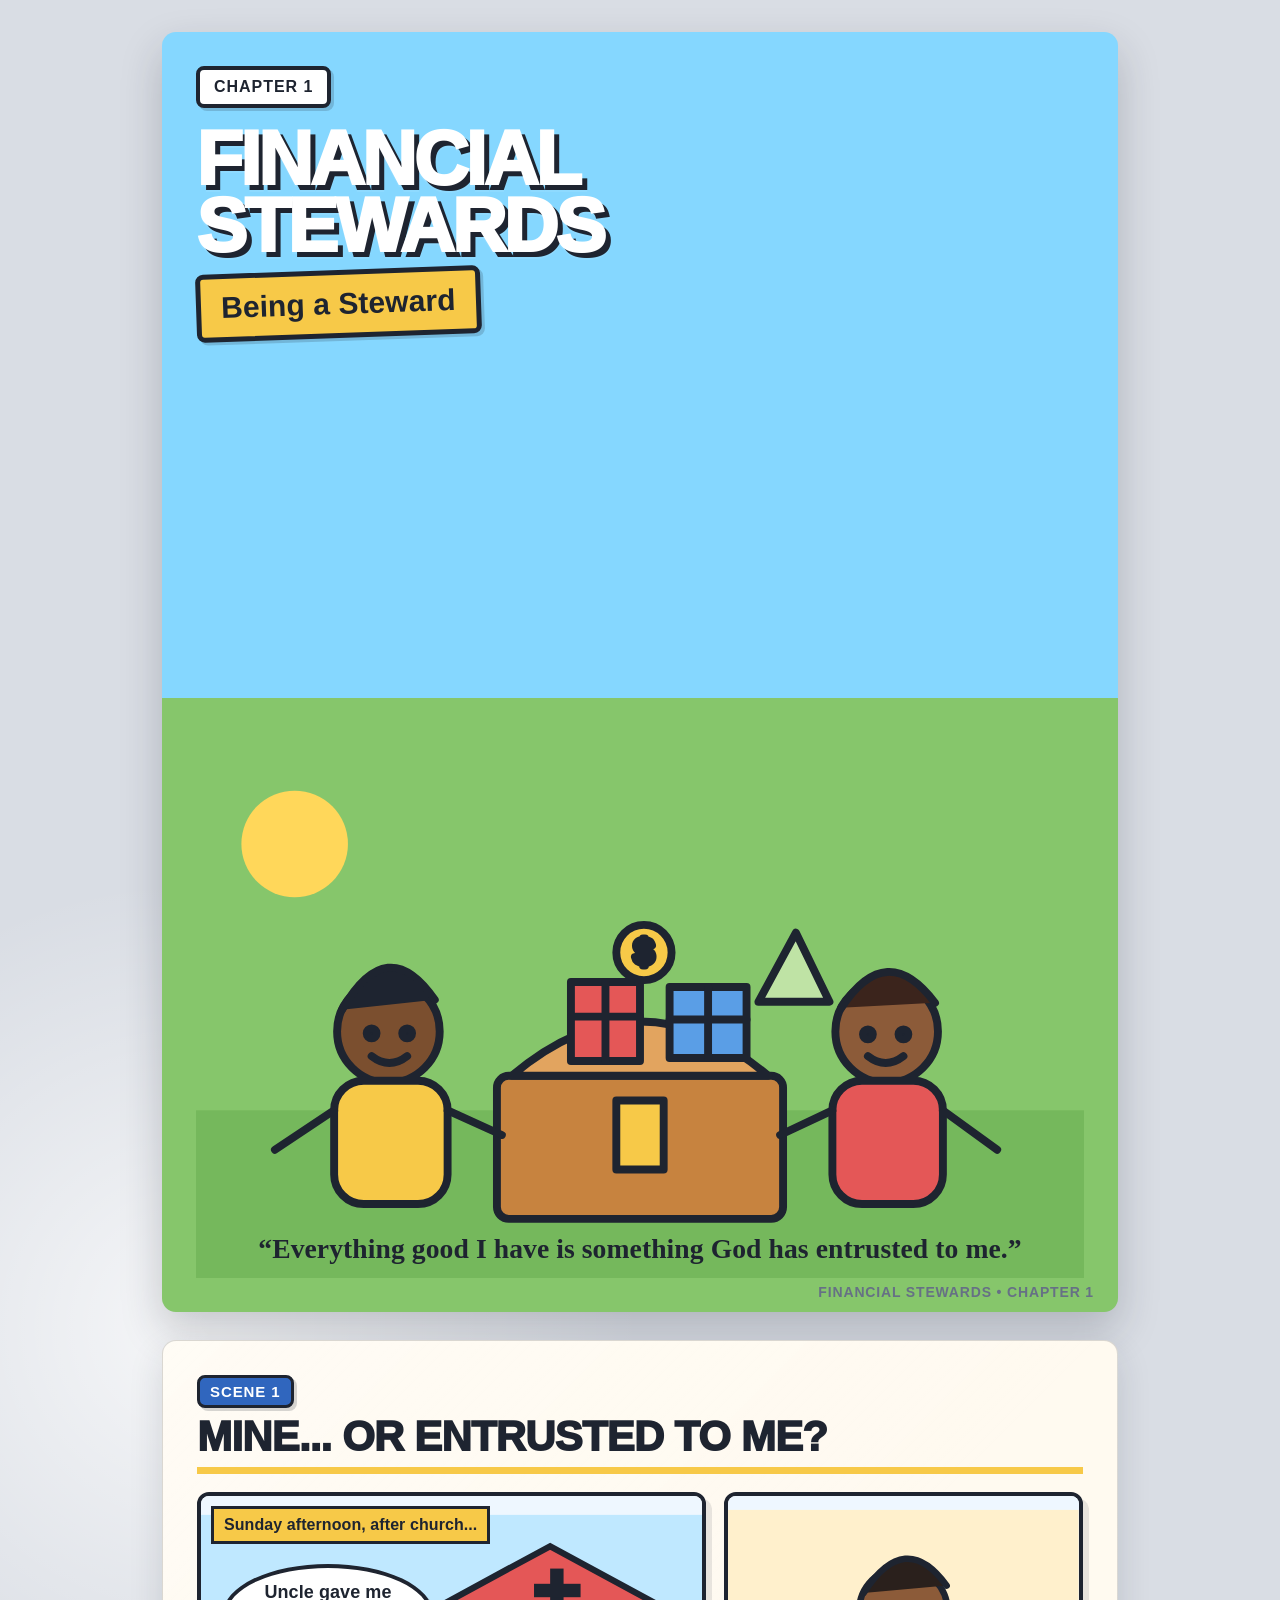
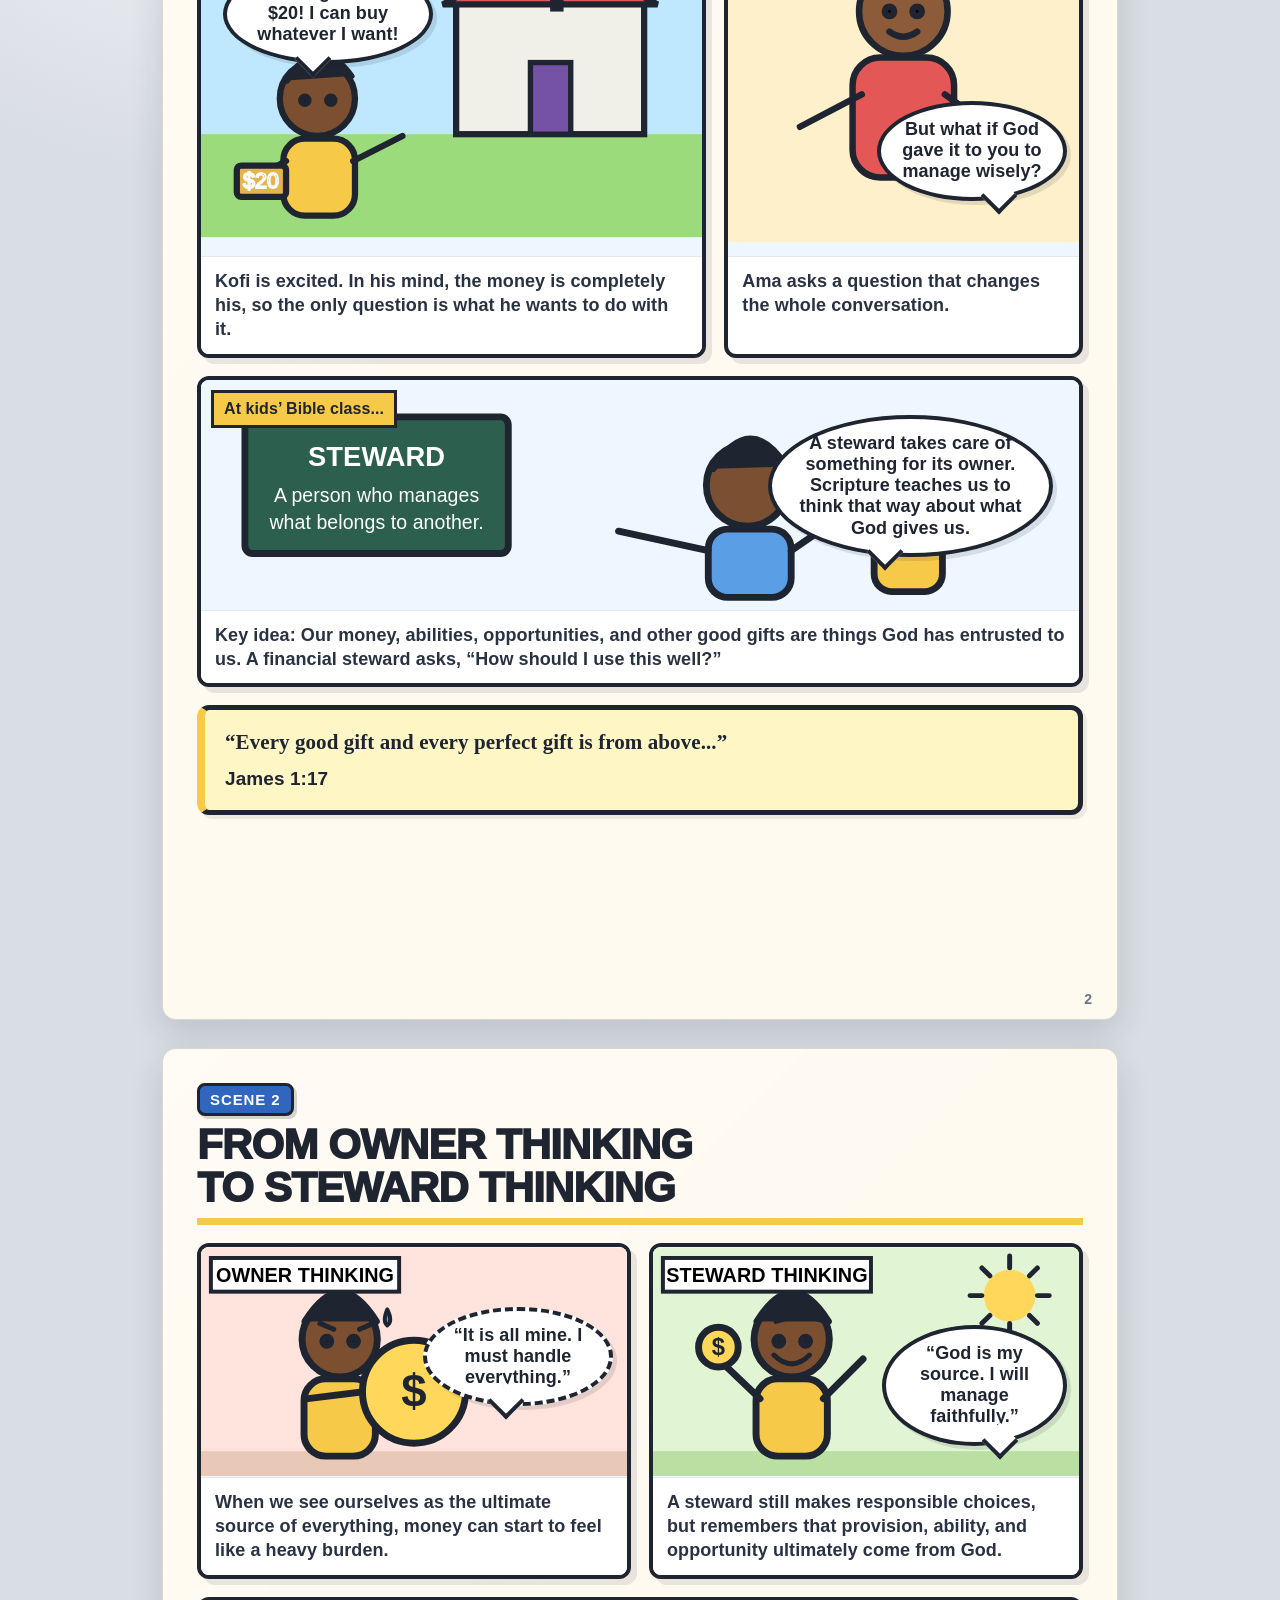
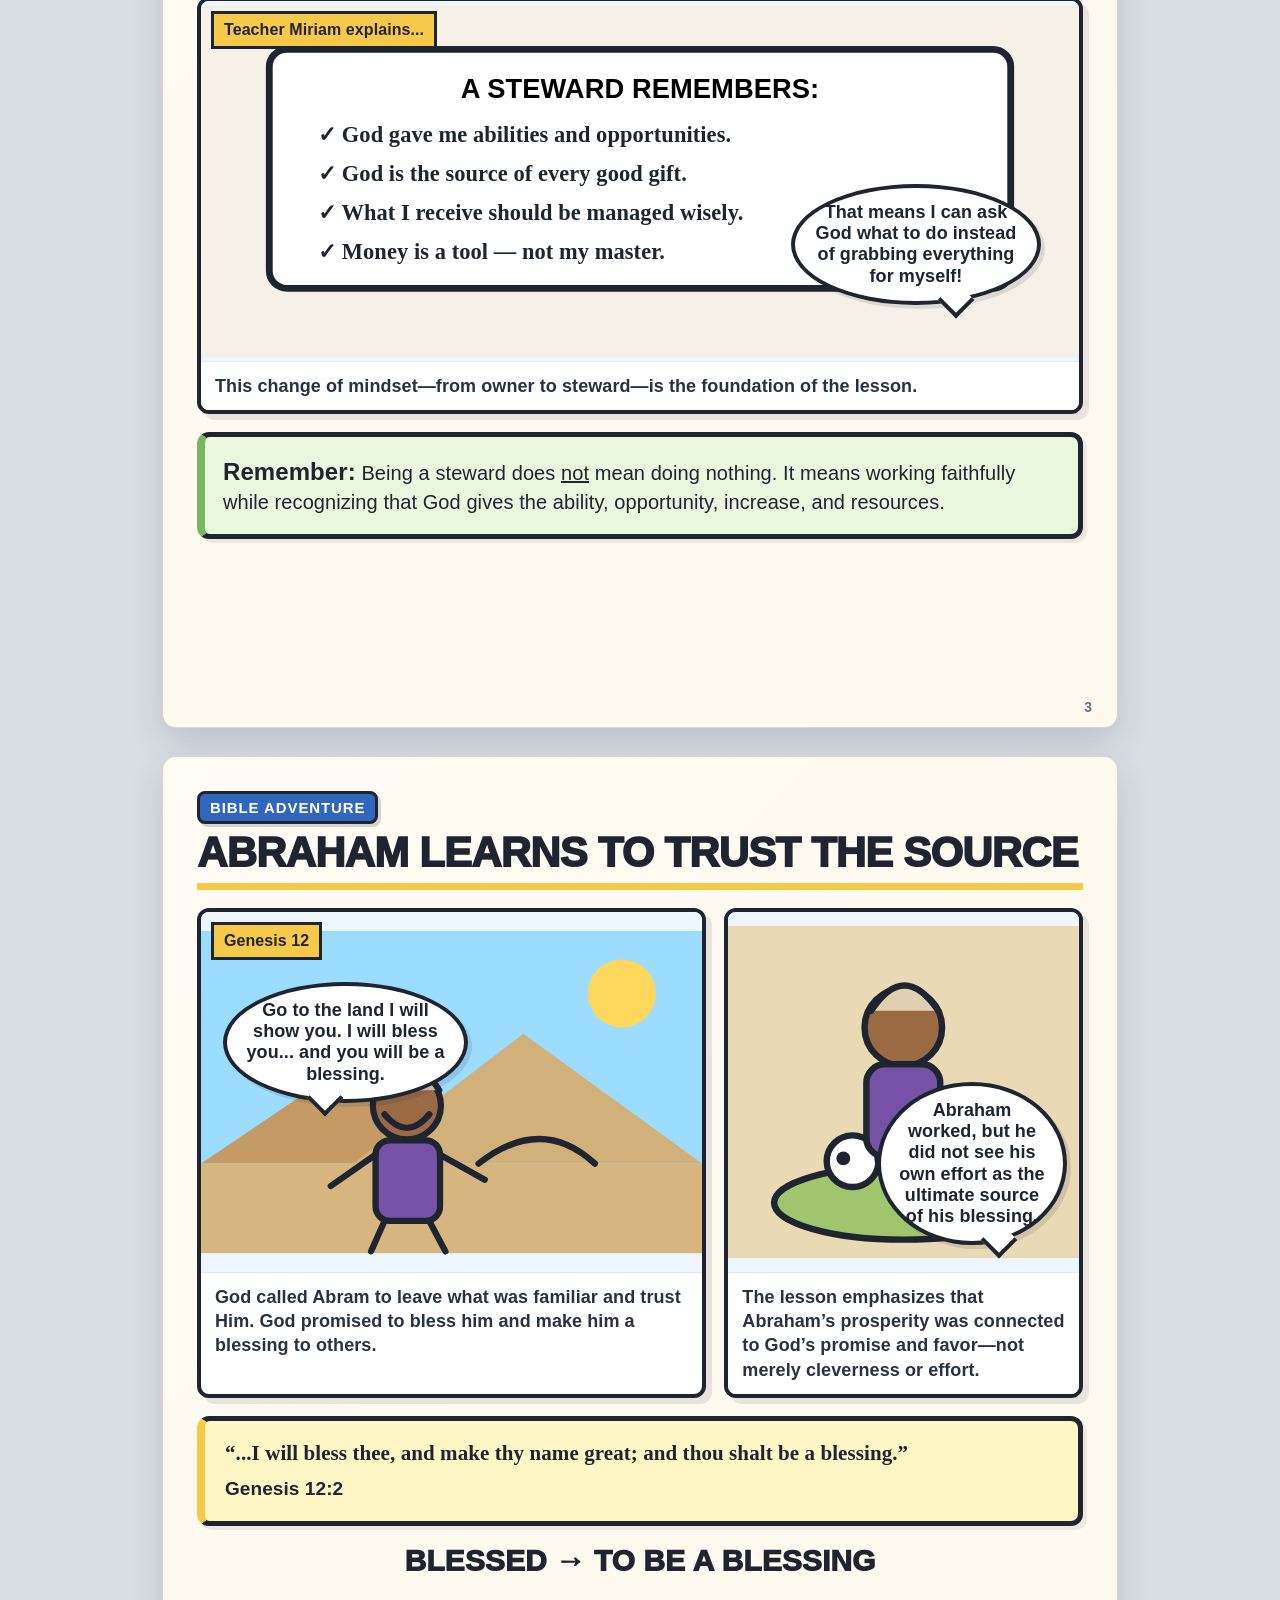
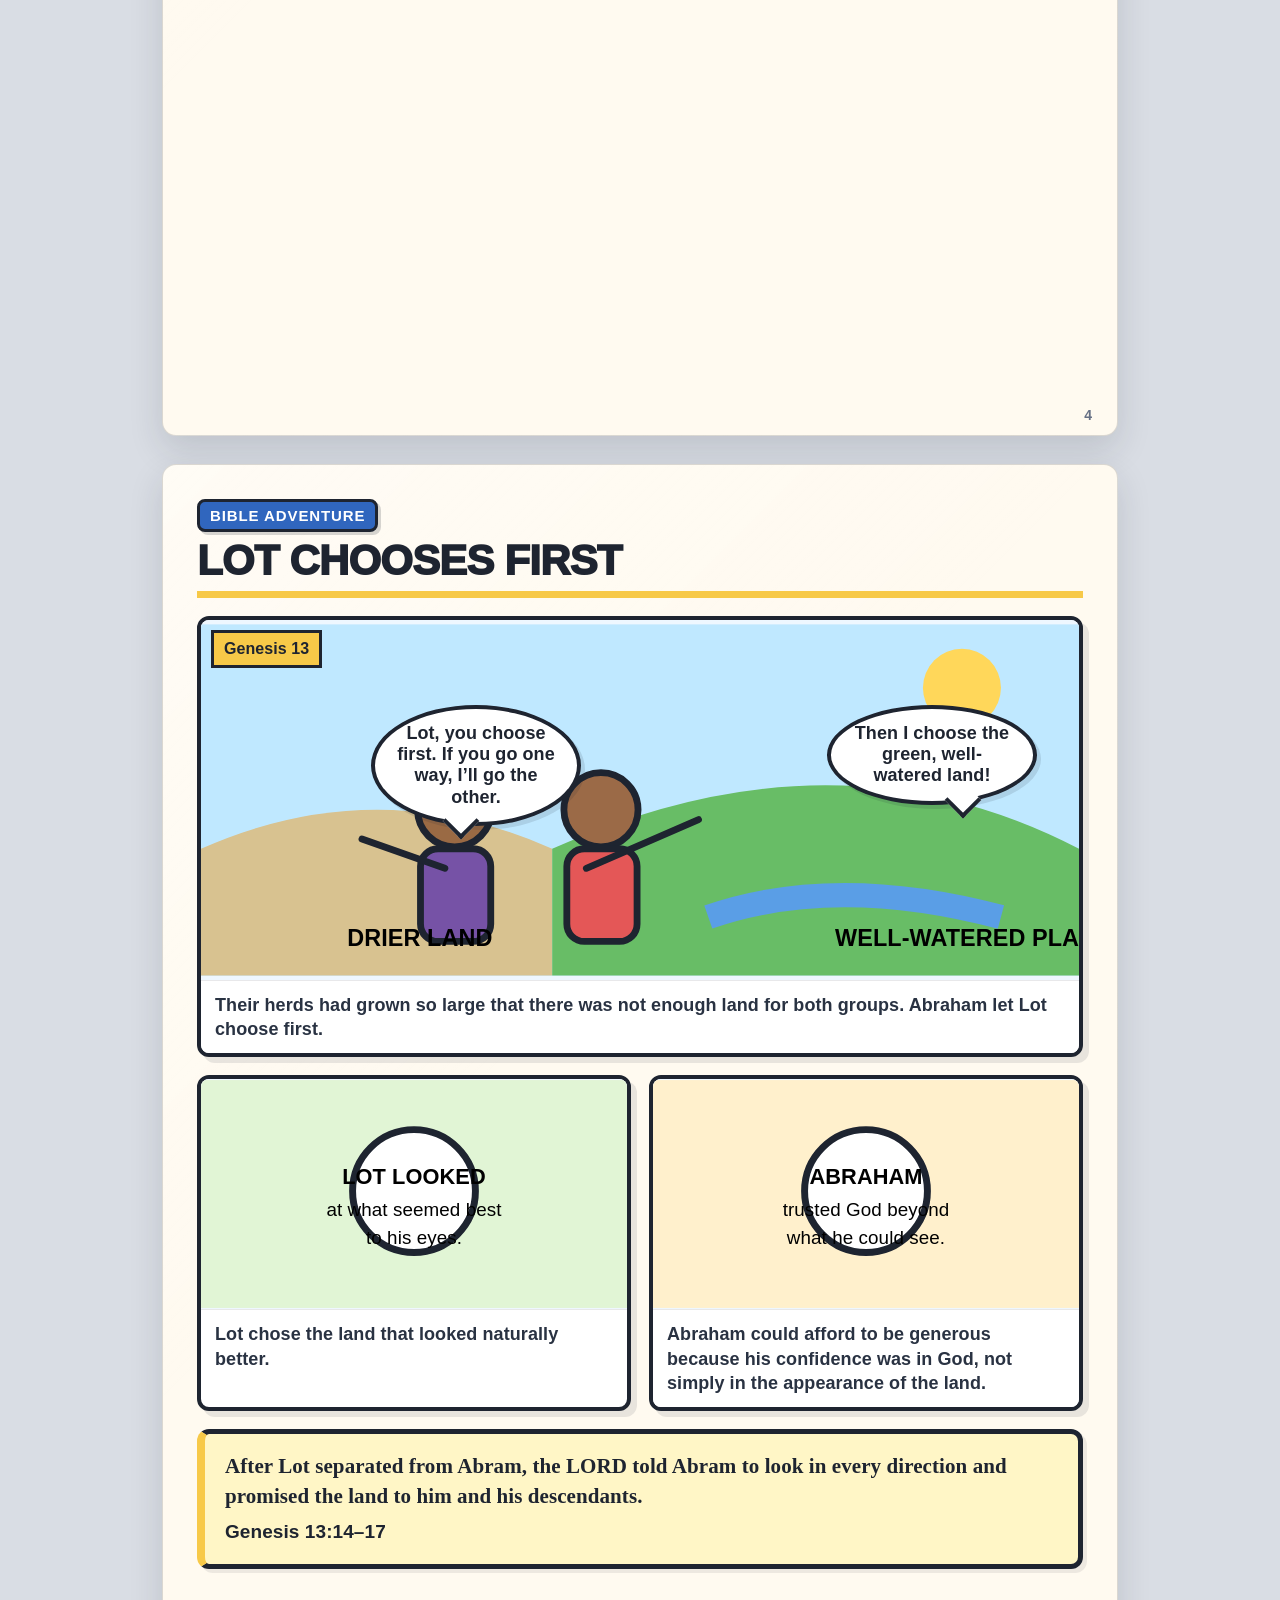
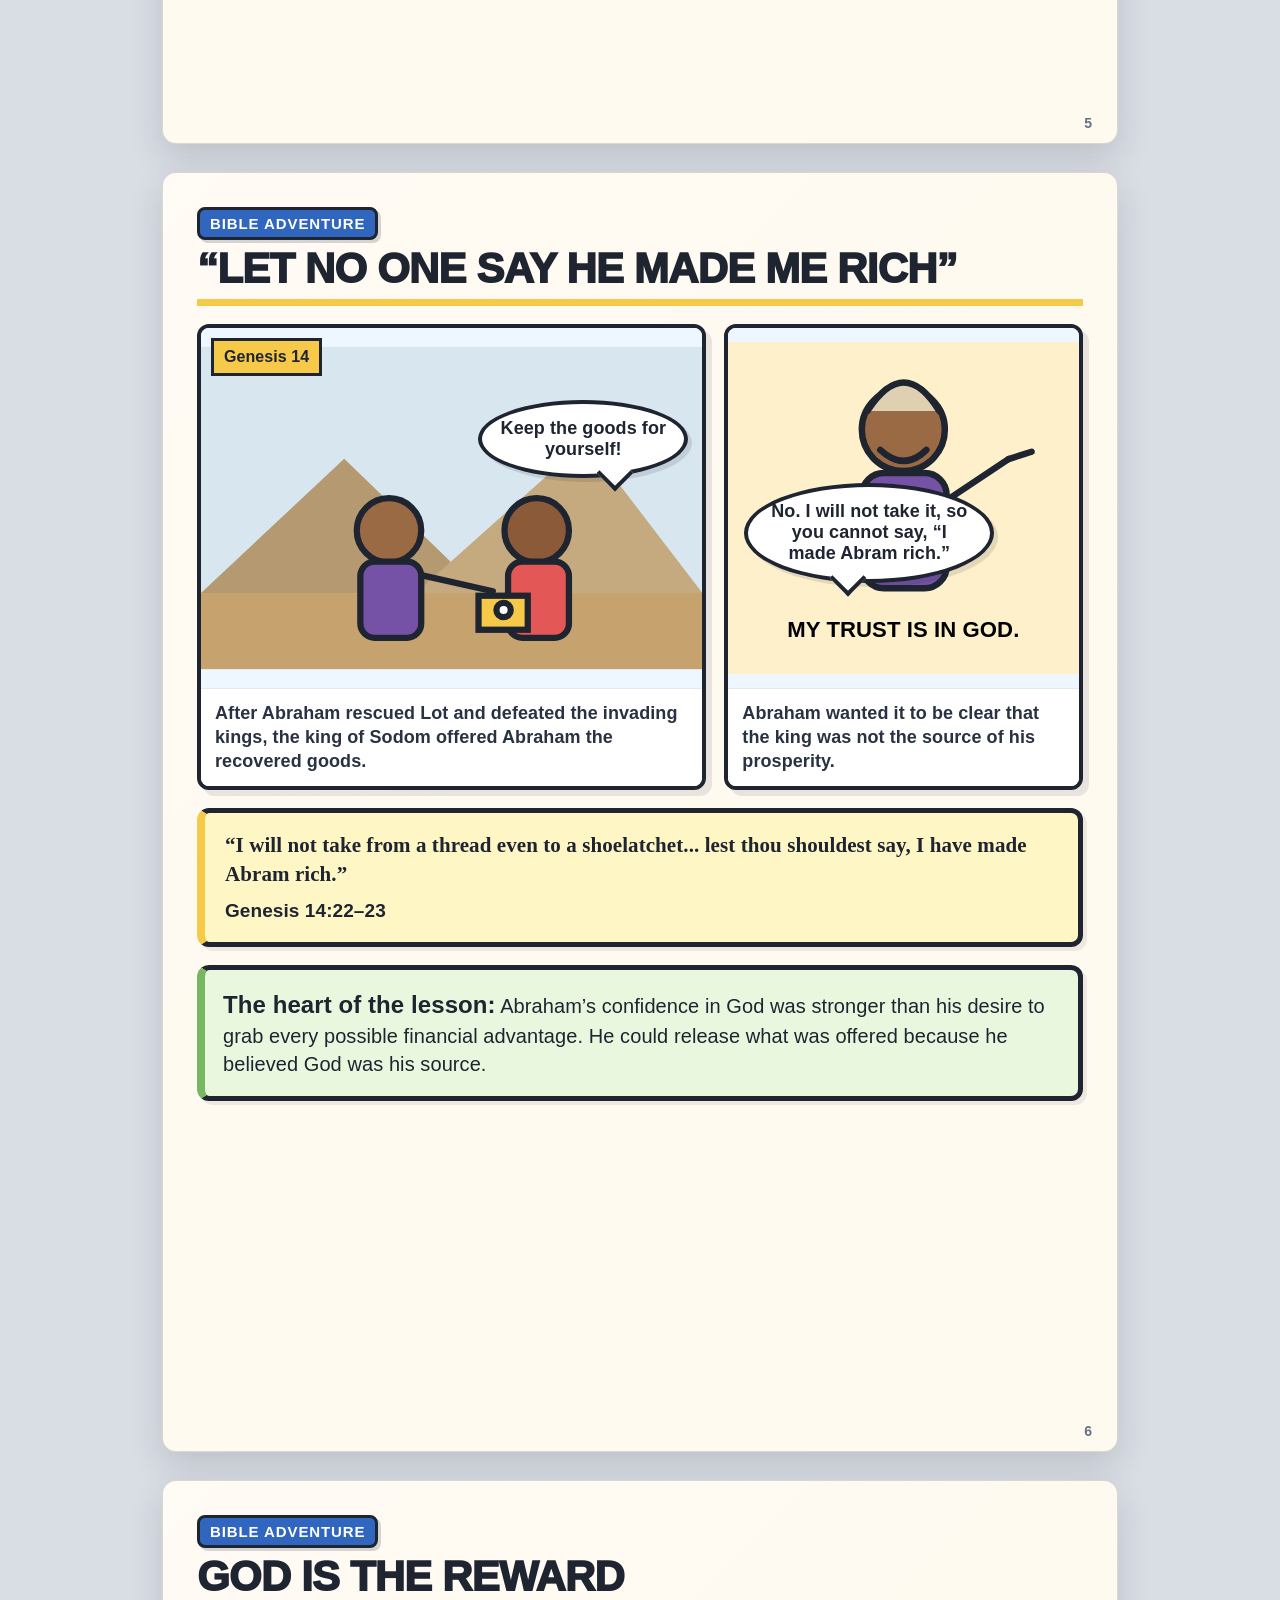
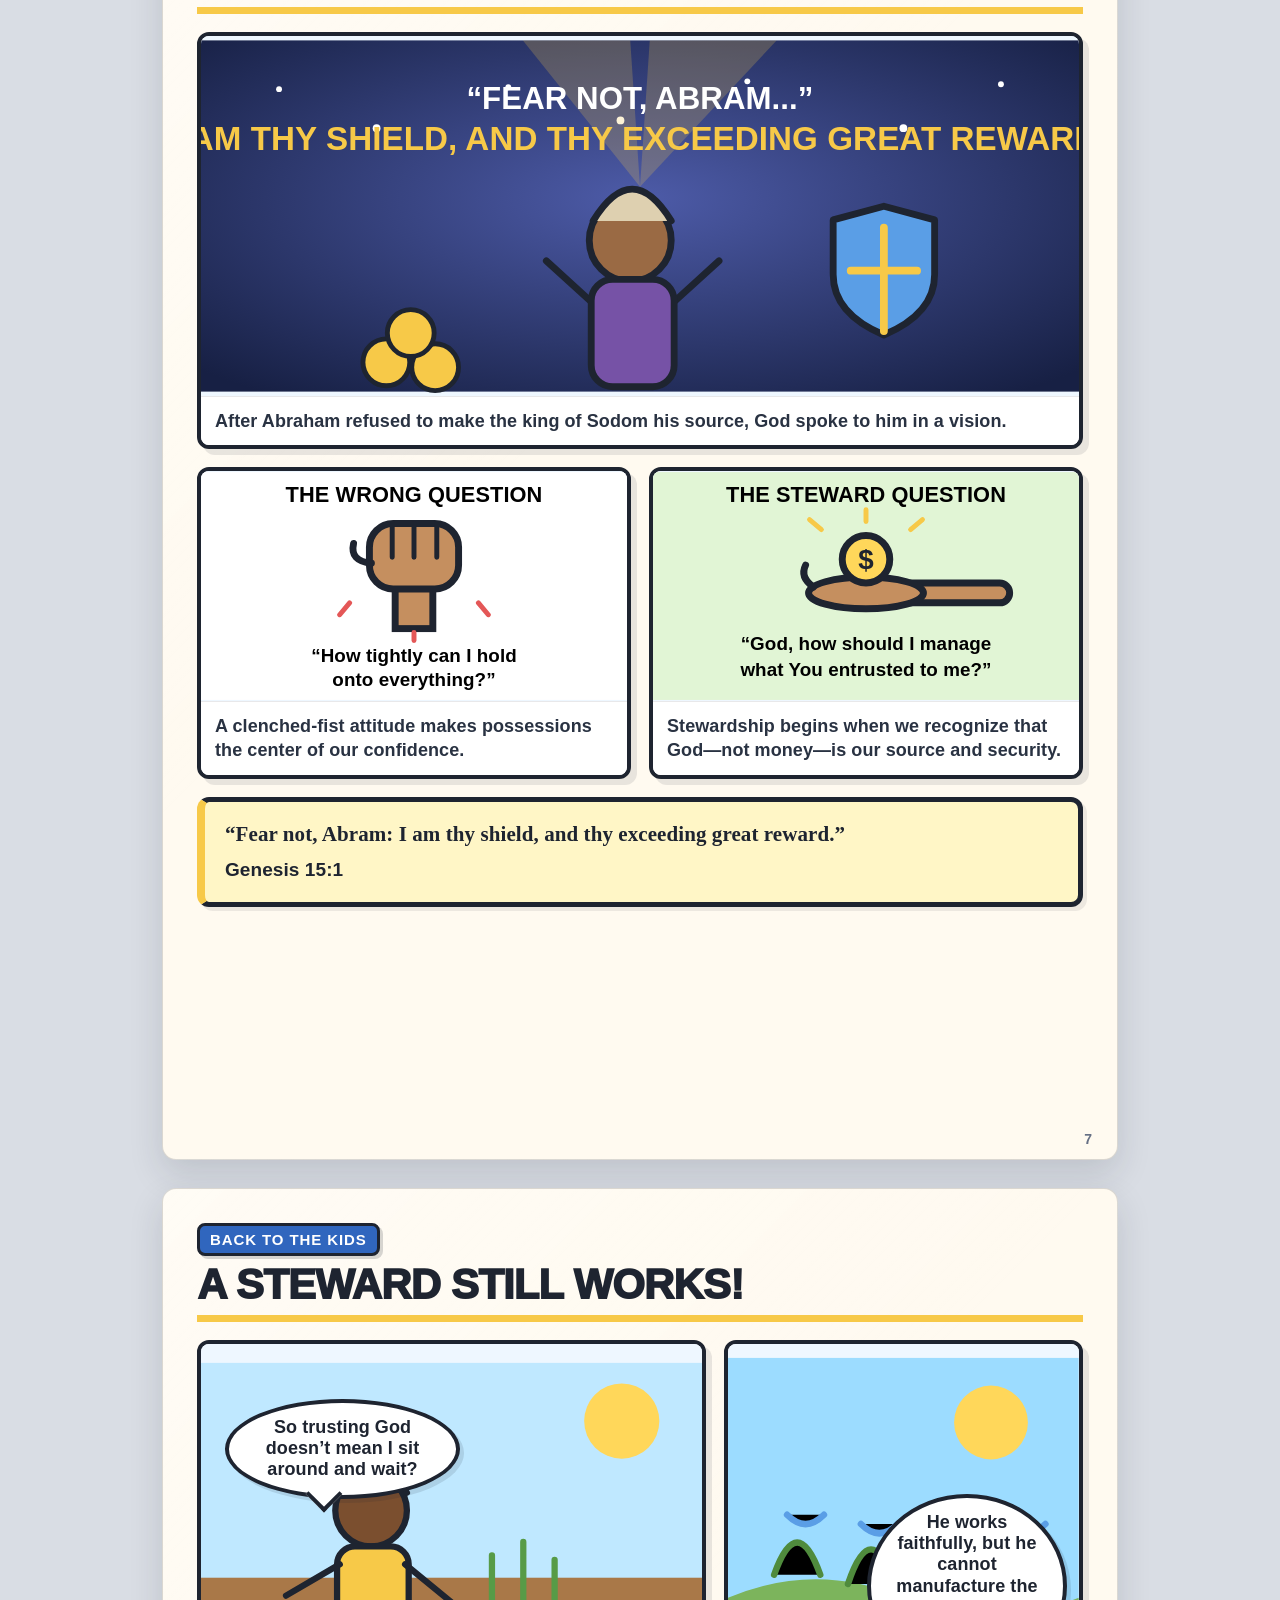
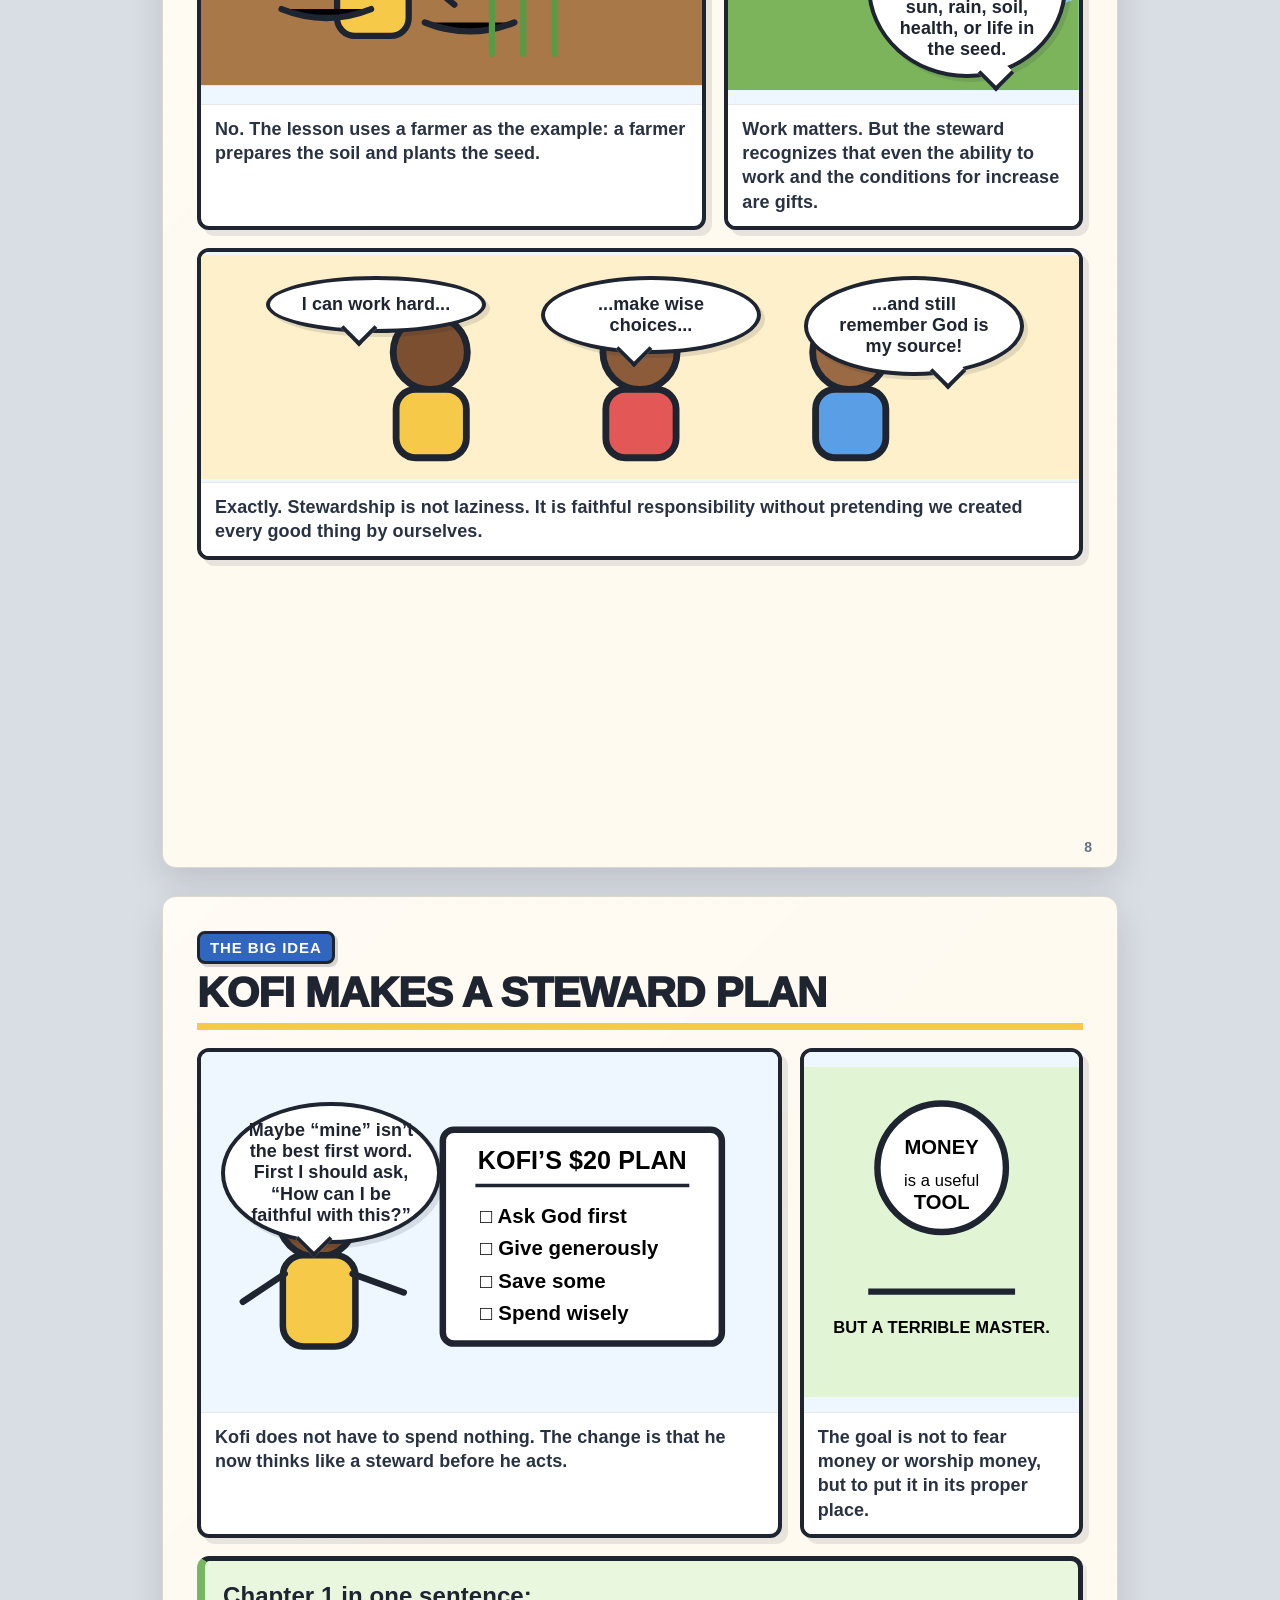
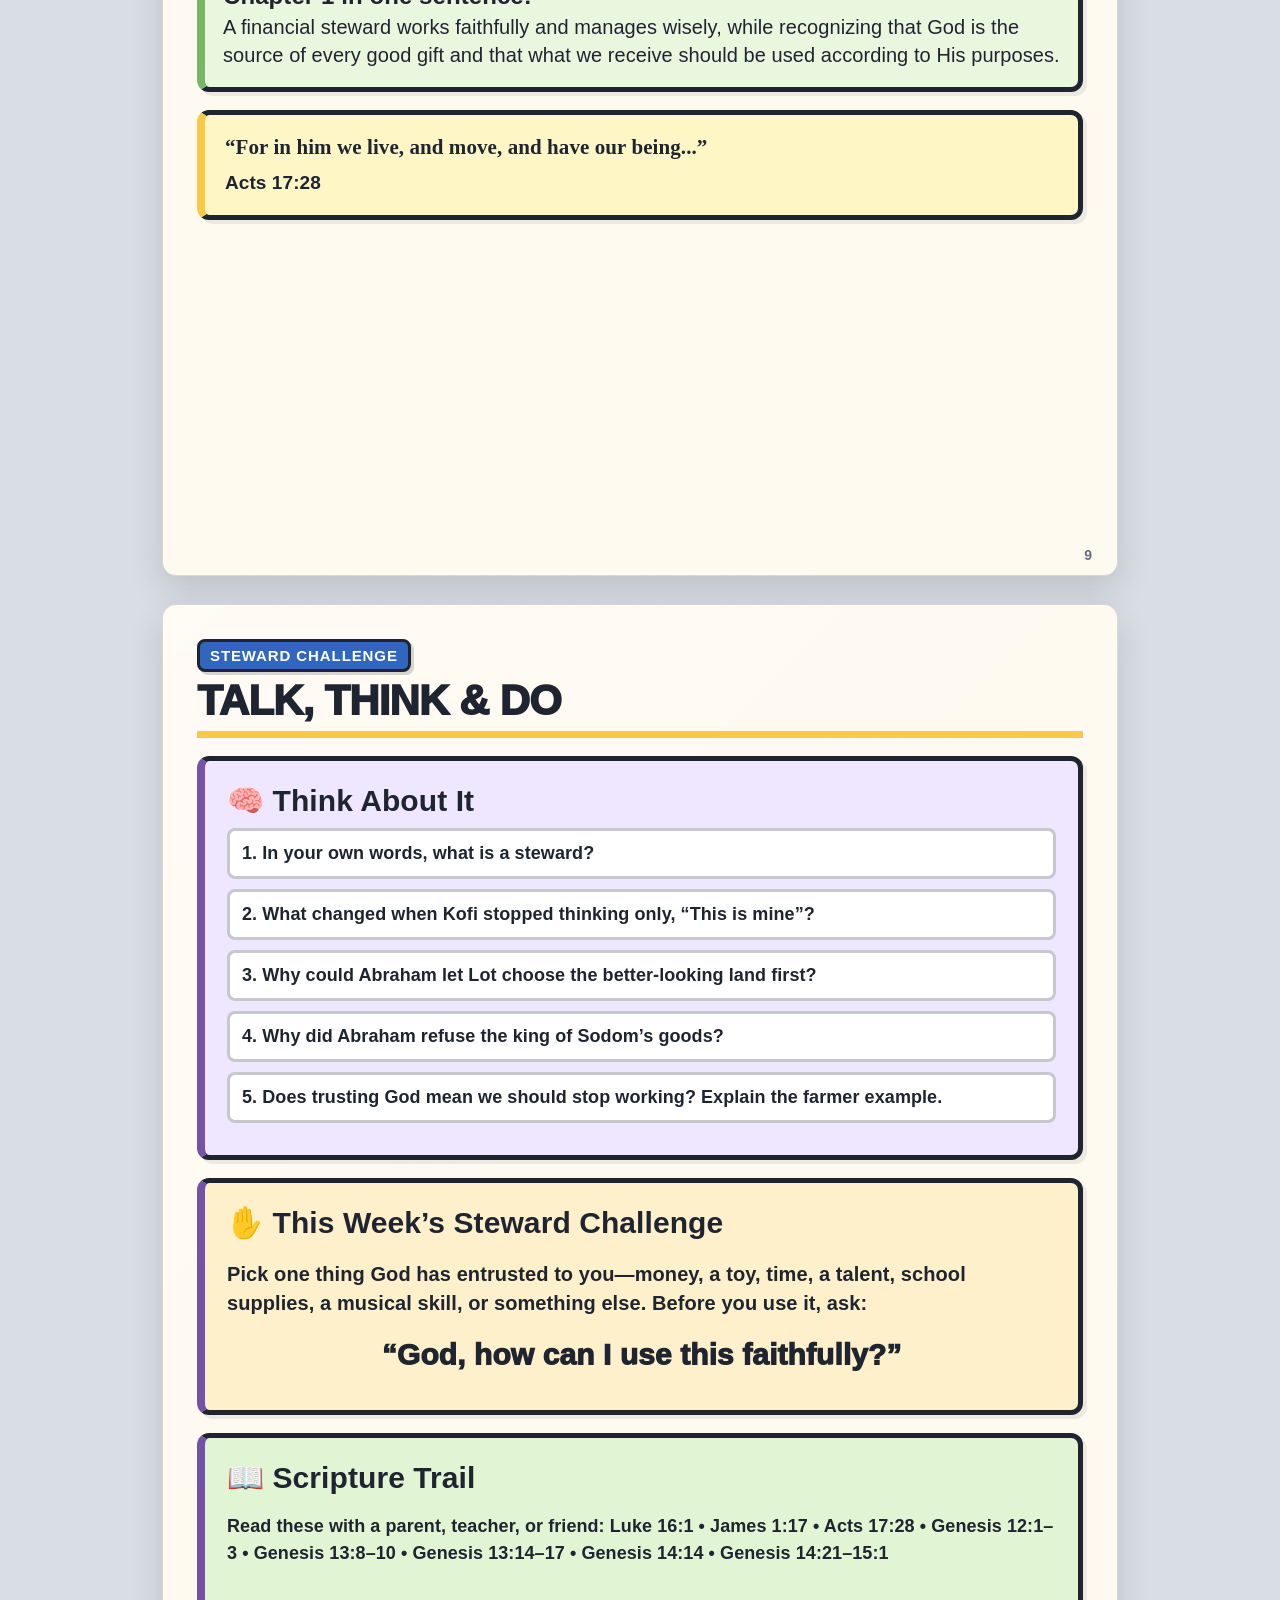
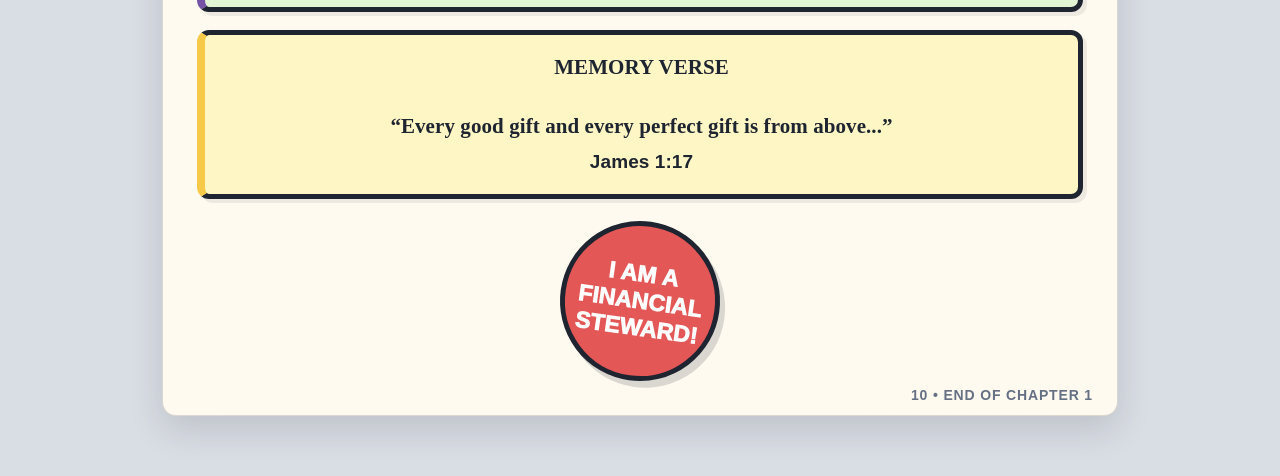
==== commit ea4eef60: "Commit after first refinement" ====
--- a/Financial Stewards_ Chapter 1 (refined).html
+++ b/Financial Stewards_ Chapter 1 (refined).html
@@ -123,6 +123,7 @@
     .footer{position:static;text-align:right;margin-top:10px}
   }
 </style>
+<link rel="stylesheet" href="financial-stewards-refinement.css">
 </head>
 <body>
 <div class="book">
--- a/financial-stewards-refinement.css
+++ b/financial-stewards-refinement.css
@@ -0,0 +1,151 @@
+/* Shared visual refinement for the Financial Stewards workbook.
+   This layer changes presentation only; chapter text and Scripture remain in each HTML file. */
+
+:root {
+  --refine-ink: #1e2430;
+  --refine-paper: #fffaf0;
+  --refine-muted: #667085;
+  --refine-line: rgba(30, 36, 48, .16);
+  --refine-shadow: 0 14px 34px rgba(30, 36, 48, .14);
+  --refine-radius: 14px;
+}
+
+html { scroll-behavior: smooth !important; }
+
+body {
+  background:
+    radial-gradient(circle at 15% 10%, rgba(255,255,255,.75), transparent 28rem),
+    #d9dde4 !important;
+  color: var(--refine-ink) !important;
+  letter-spacing: .005em !important;
+}
+
+.book {
+  max-width: 1020px !important;
+  padding: 32px !important;
+}
+
+.page {
+  border: 1px solid var(--refine-line) !important;
+  border-radius: var(--refine-radius) !important;
+  box-shadow: var(--refine-shadow) !important;
+  background-color: var(--refine-paper) !important;
+}
+
+.page:not(.cover) {
+  background-image: linear-gradient(135deg, rgba(255,255,255,.32), transparent 42%) !important;
+}
+
+.cover {
+  border: 0 !important;
+  box-shadow: 0 18px 42px rgba(30, 36, 48, .22) !important;
+}
+
+.title {
+  text-wrap: balance;
+  filter: drop-shadow(0 2px 0 rgba(255,255,255,.08)) !important;
+}
+
+.subtitle,
+.chapter-label,
+.badge {
+  border-radius: 8px !important;
+  box-shadow: 3px 3px 0 rgba(30, 36, 48, .18) !important;
+}
+
+.chapter-label,
+.badge {
+  letter-spacing: .06em !important;
+}
+
+.page-title {
+  max-width: 100%;
+  letter-spacing: -.02em !important;
+  line-height: 1.02 !important;
+  text-wrap: balance;
+}
+
+.panel-grid { gap: 18px !important; }
+
+.panel {
+  border-width: 4px !important;
+  border-radius: 12px !important;
+  box-shadow: 6px 6px 0 rgba(30, 36, 48, .10) !important;
+}
+
+.art { background: #eef7ff !important; }
+
+.narration {
+  border-top: 1px solid rgba(30, 36, 48, .10) !important;
+  color: #293242 !important;
+}
+
+.bubble { box-shadow: 4px 4px 0 rgba(30, 36, 48, .12) !important; }
+
+.verse,
+.lesson,
+.challenge,
+.compare > div {
+  border-radius: 12px !important;
+  box-shadow: 4px 4px 0 rgba(30, 36, 48, .08) !important;
+}
+
+.verse {
+  border-left-width: 8px !important;
+  border-left-color: var(--gold) !important;
+}
+
+.lesson {
+  border-left-width: 8px !important;
+  border-left-color: #78b761 !important;
+}
+
+.challenge {
+  border-left-width: 8px !important;
+  border-left-color: var(--purple) !important;
+}
+
+.q {
+  border-radius: 8px !important;
+  border-style: solid !important;
+  border-color: rgba(30, 36, 48, .25) !important;
+}
+
+.compare { align-items: stretch !important; }
+.compare > div { border-width: 4px !important; }
+
+.sticker { box-shadow: 6px 6px 0 rgba(30, 36, 48, .16) !important; }
+
+.footer {
+  color: var(--refine-muted) !important;
+  letter-spacing: .06em !important;
+}
+
+@media (max-width: 760px) {
+  .book { padding: 12px !important; }
+  .page { border-radius: 10px !important; padding: 22px !important; }
+  .cover { padding: 22px !important; }
+  .title { font-size: clamp(48px, 14vw, 70px) !important; letter-spacing: -2px !important; }
+  .subtitle { font-size: clamp(20px, 6vw, 28px) !important; }
+  .page-title { font-size: clamp(28px, 7vw, 40px) !important; line-height: 1.04 !important; }
+  .panel-grid { gap: 14px !important; }
+  .panel { border-width: 3px !important; box-shadow: 4px 4px 0 rgba(30, 36, 48, .10) !important; }
+  .verse, .lesson, .challenge { padding: 16px !important; border-left-width: 6px !important; }
+  .compare { display: block !important; }
+  .compare > div { margin: 12px 0 !important; }
+  .keyline { font-size: 24px !important; line-height: 1.15 !important; }
+}
+
+@media print {
+  html { scroll-behavior: auto !important; }
+  body { background: #fff !important; }
+  .book { padding: 0 !important; }
+  .page {
+    border-radius: 0 !important;
+    border: 0 !important;
+    box-shadow: none !important;
+    break-inside: avoid !important;
+  }
+  .page:not(.cover) { background-image: none !important; }
+  .panel, .verse, .lesson, .challenge, .compare > div { box-shadow: none !important; }
+}
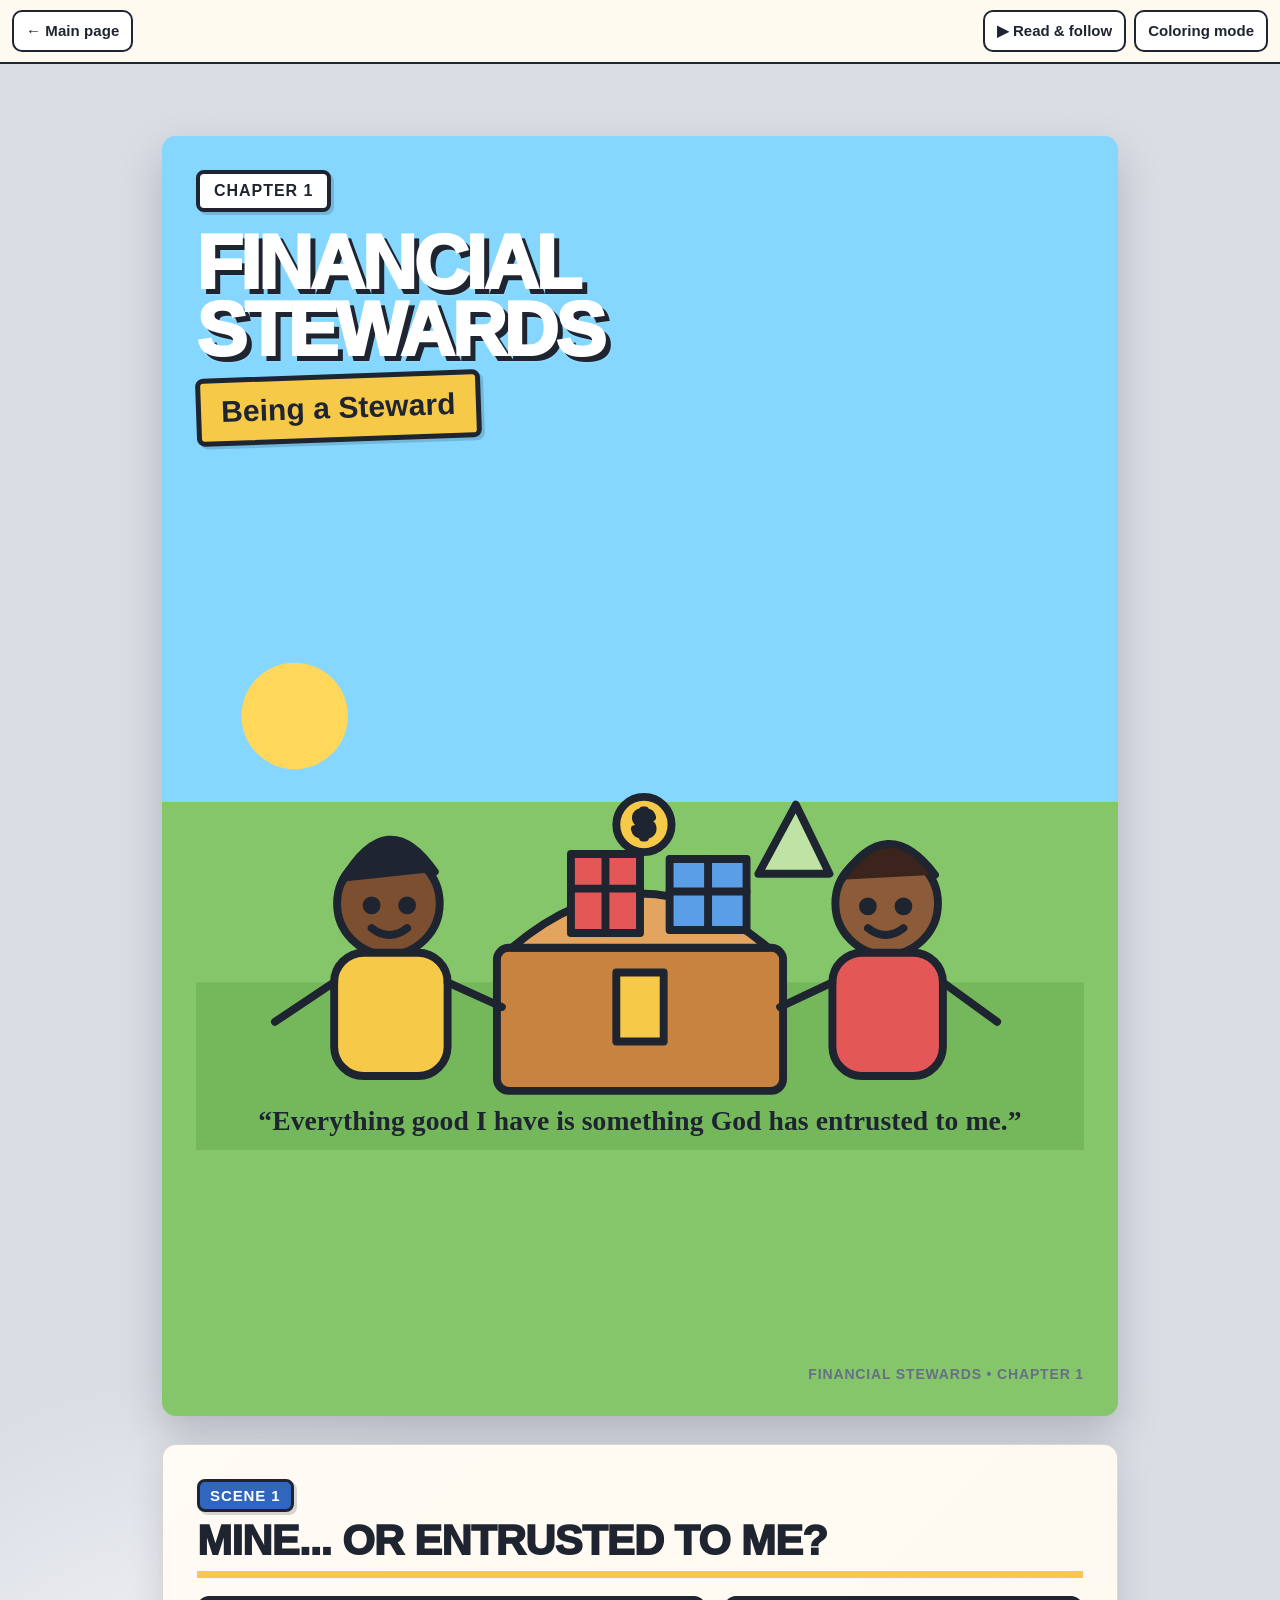
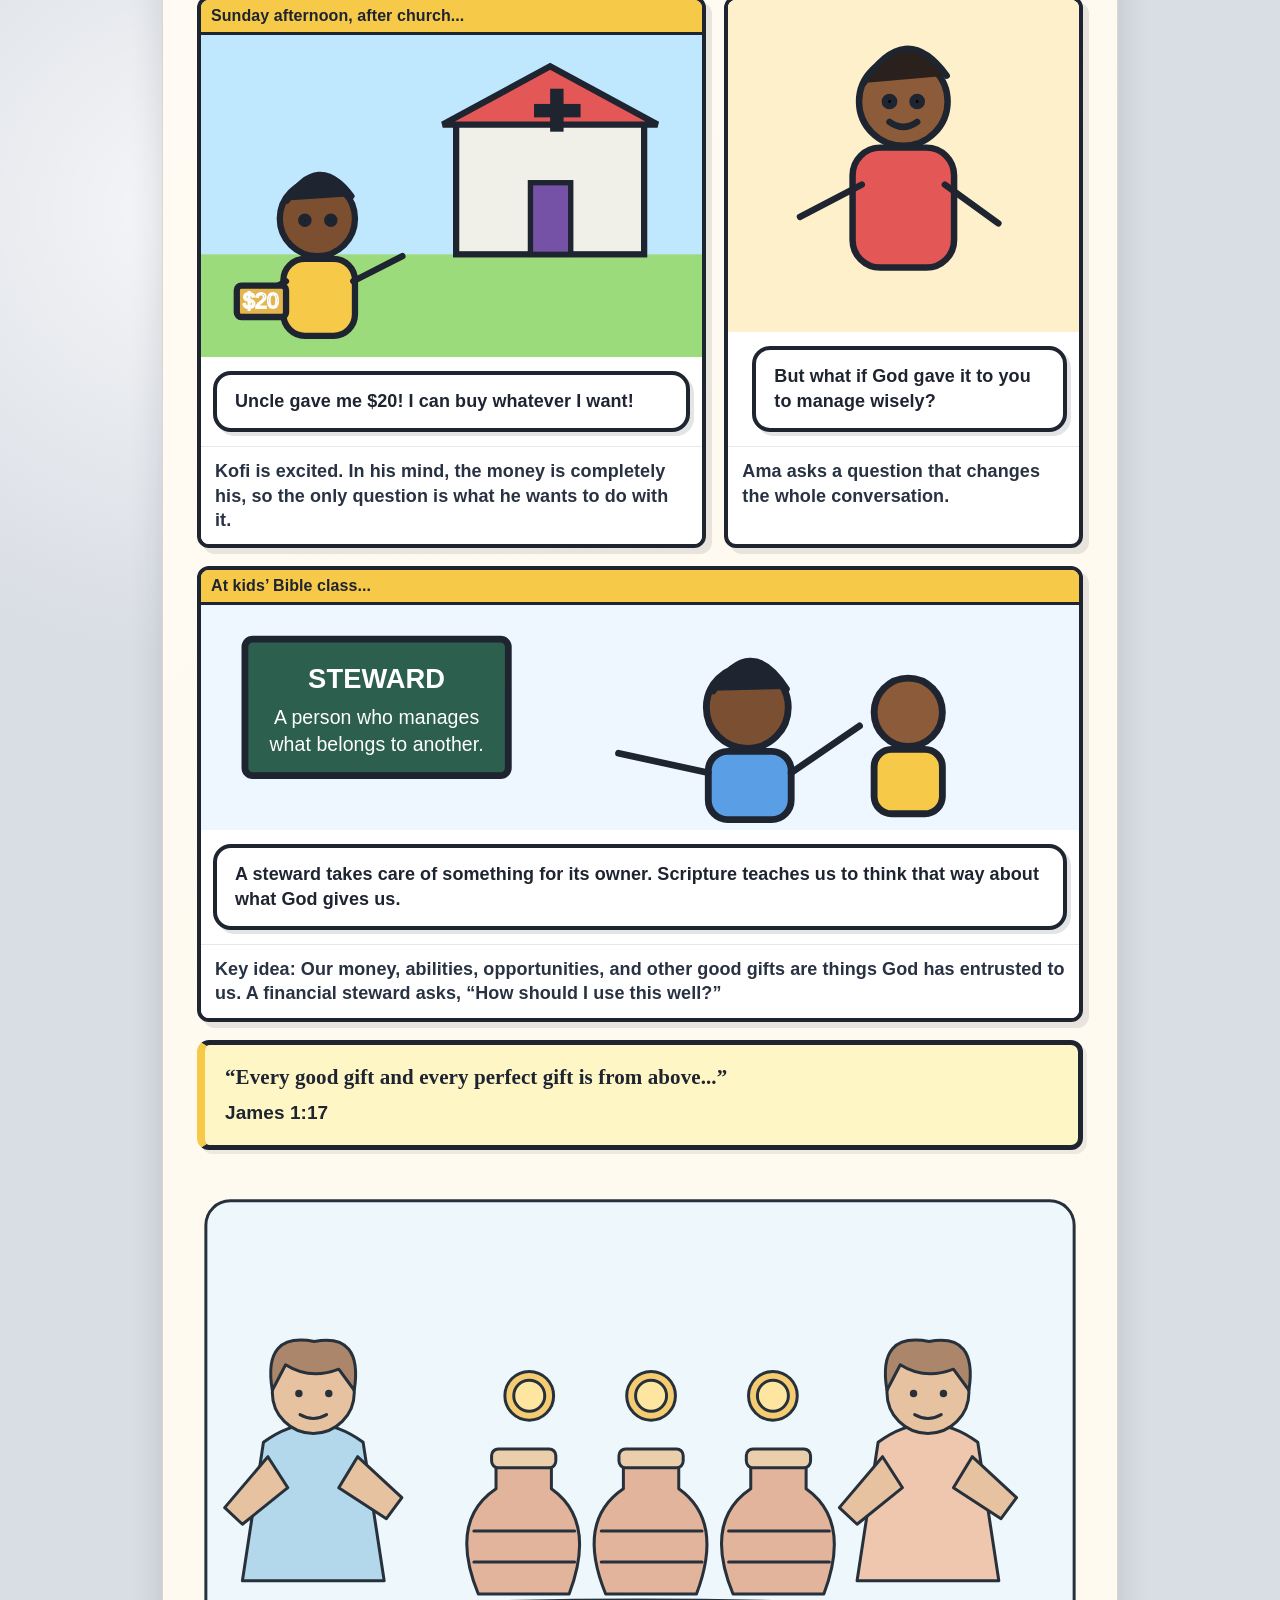
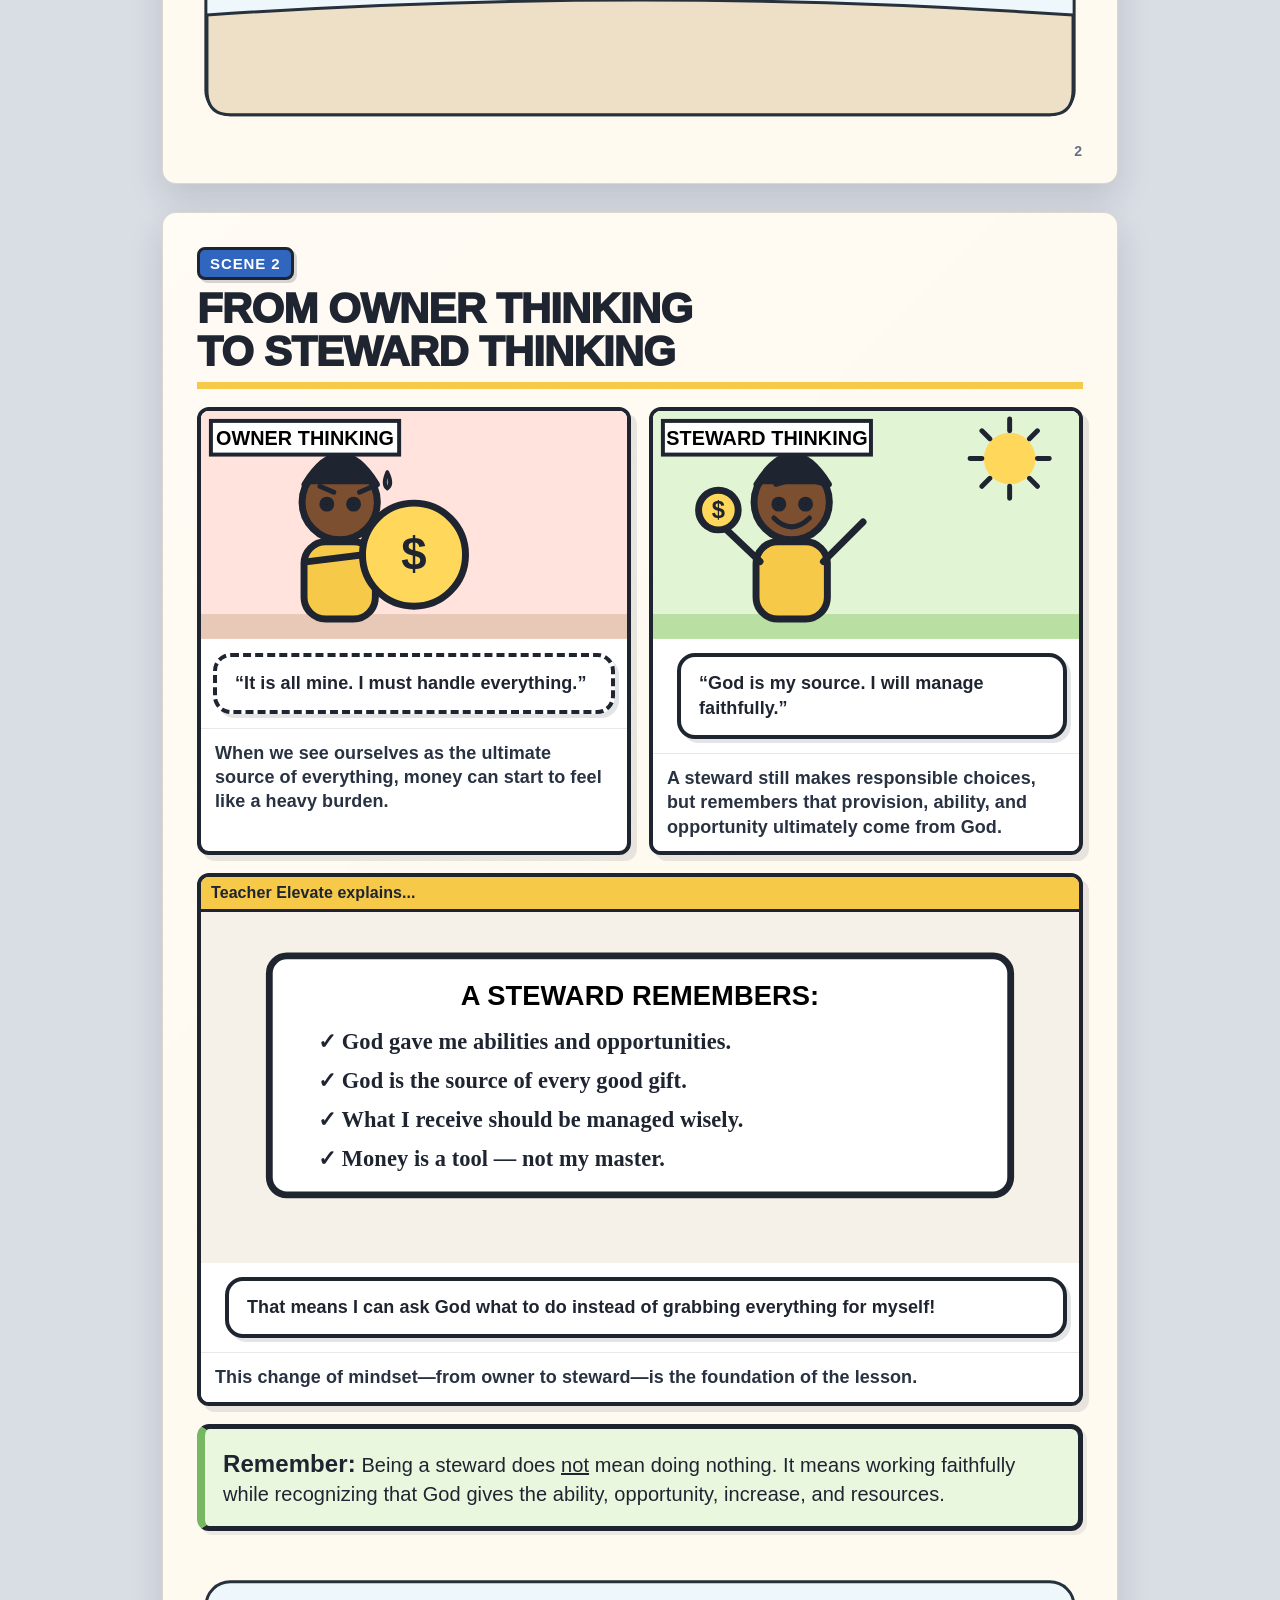
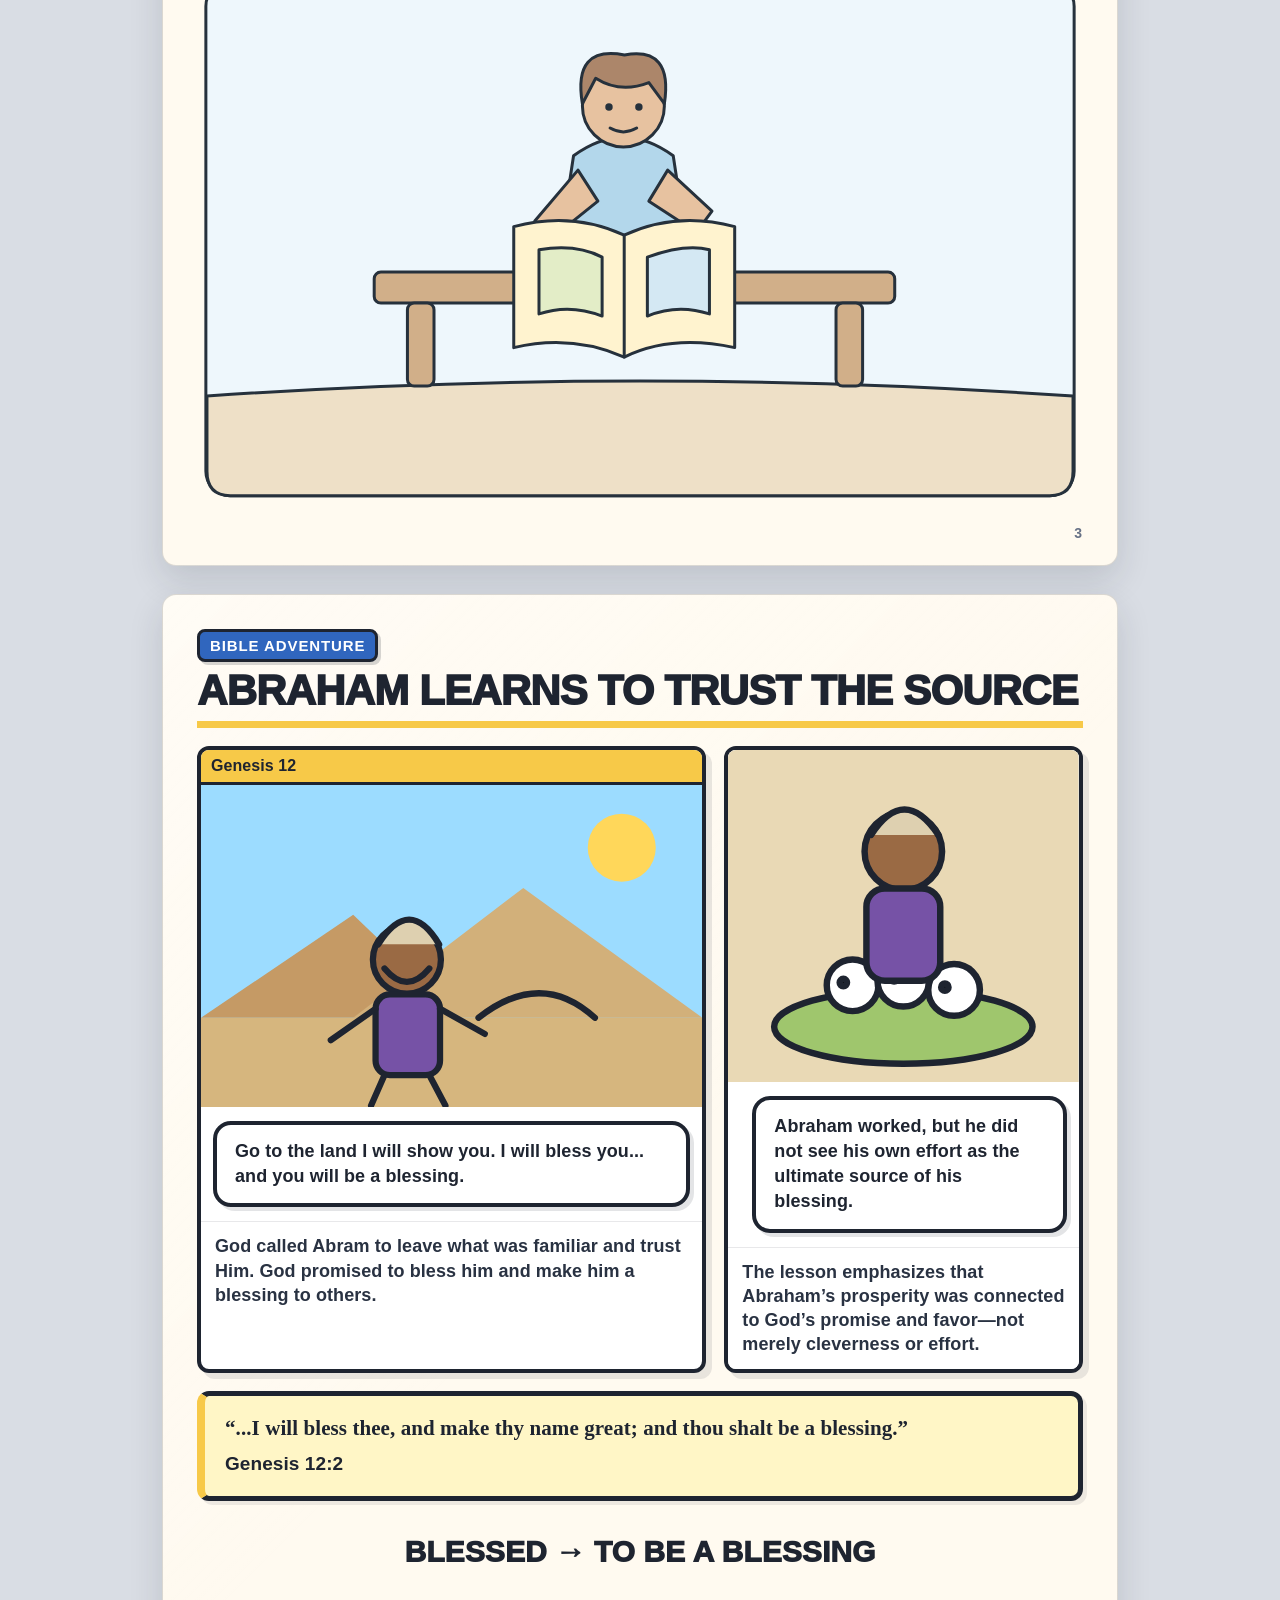
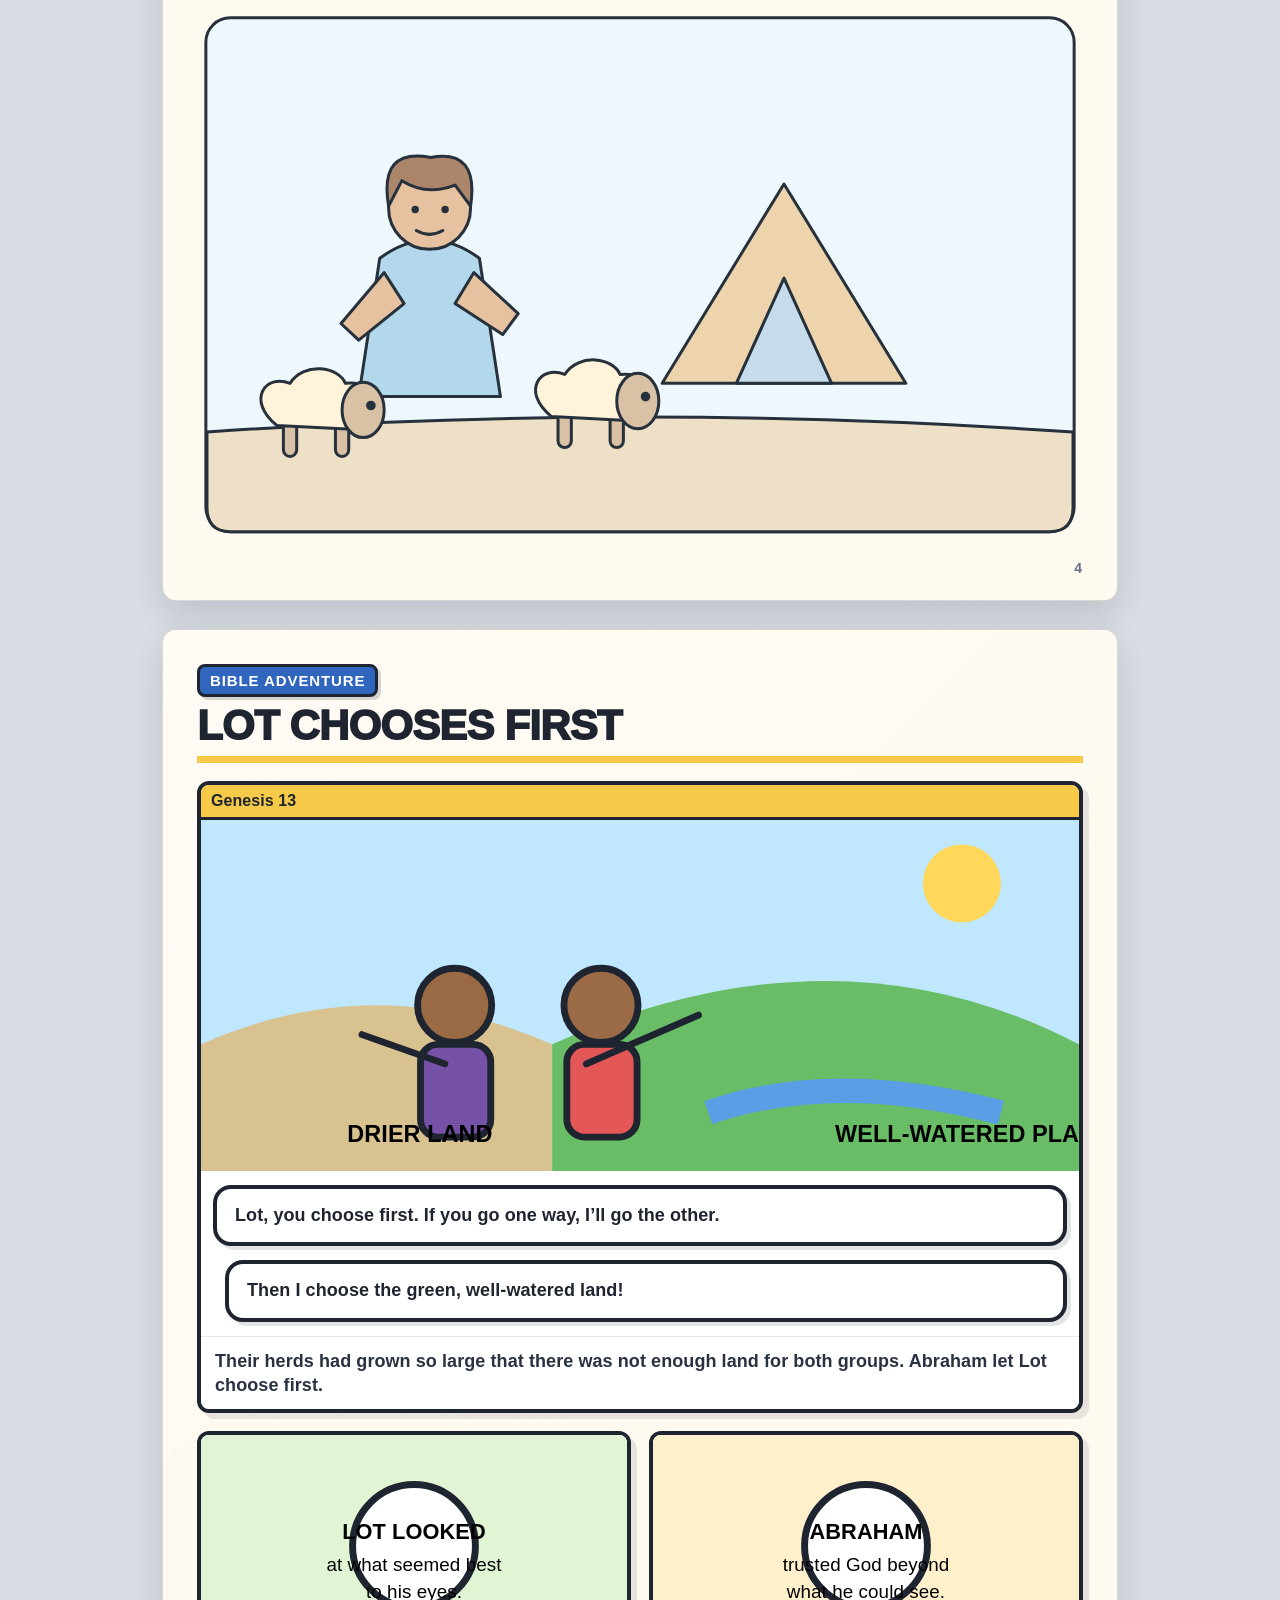
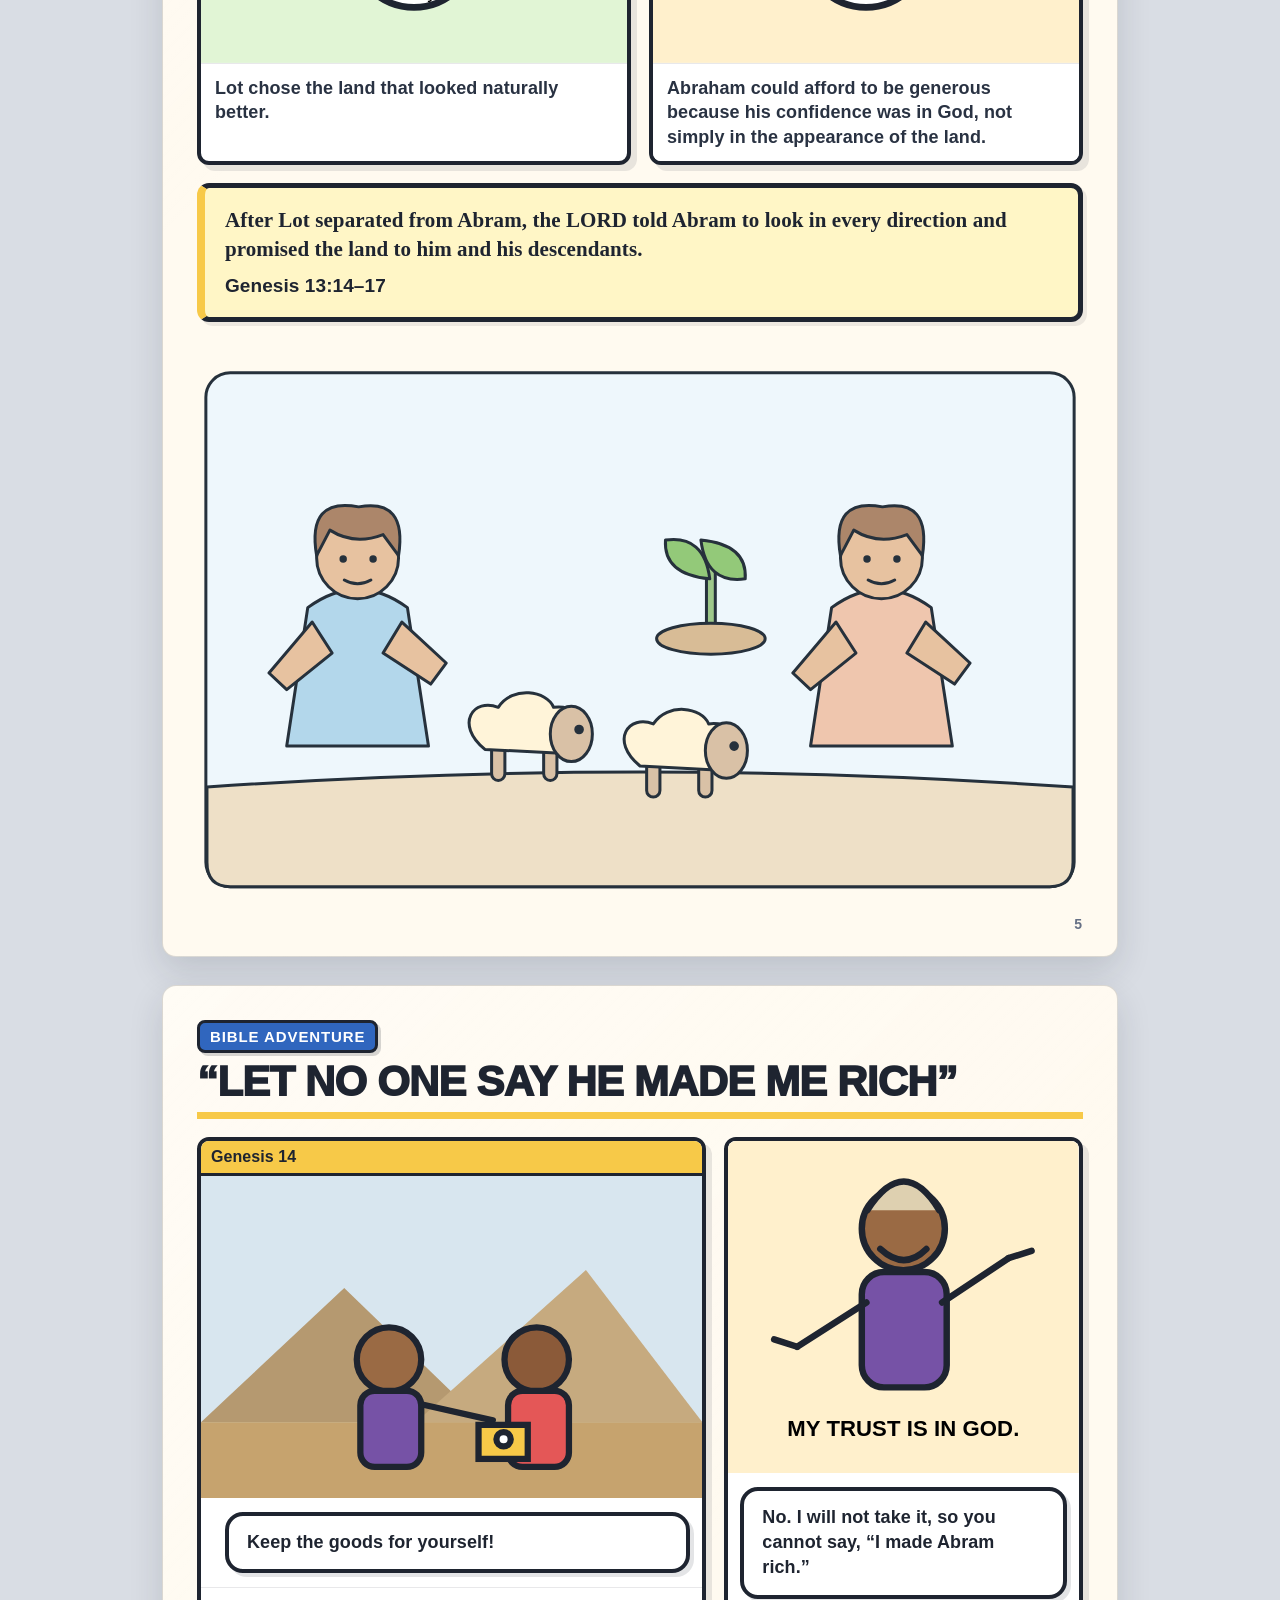
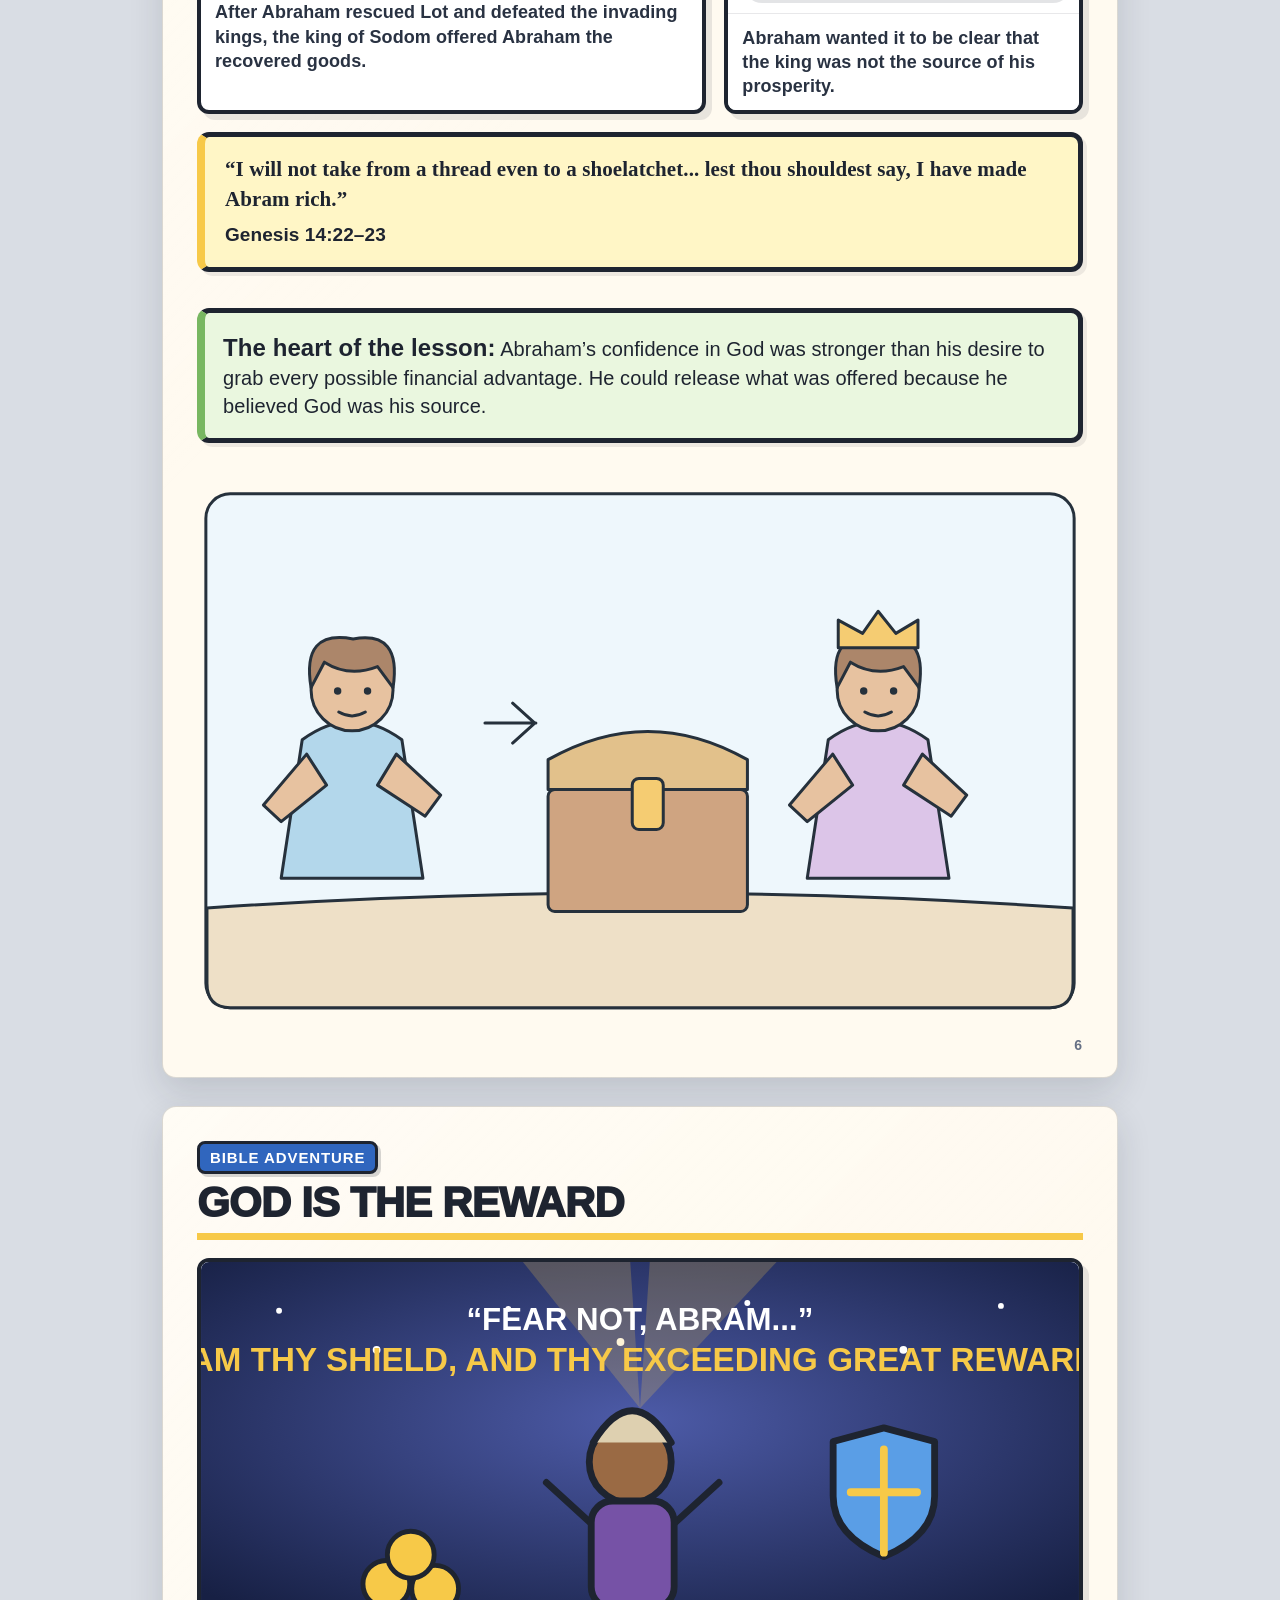
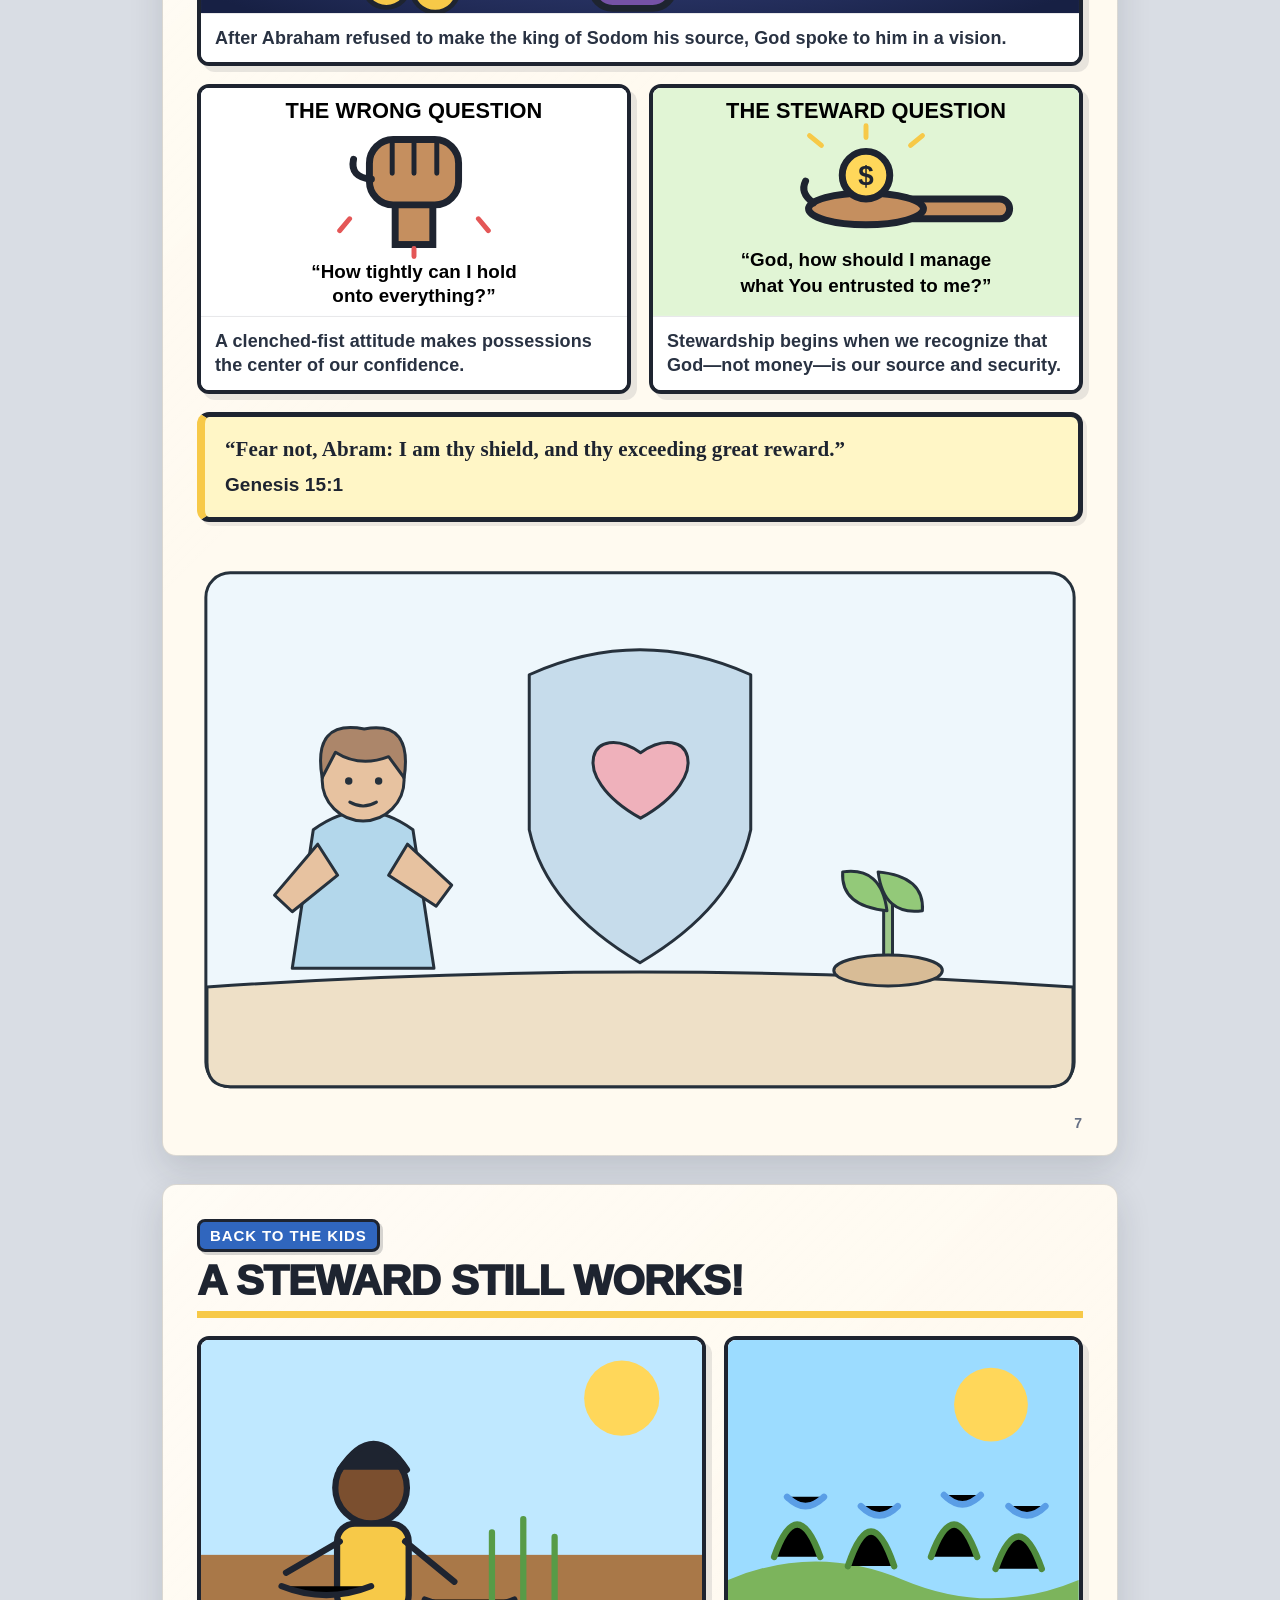
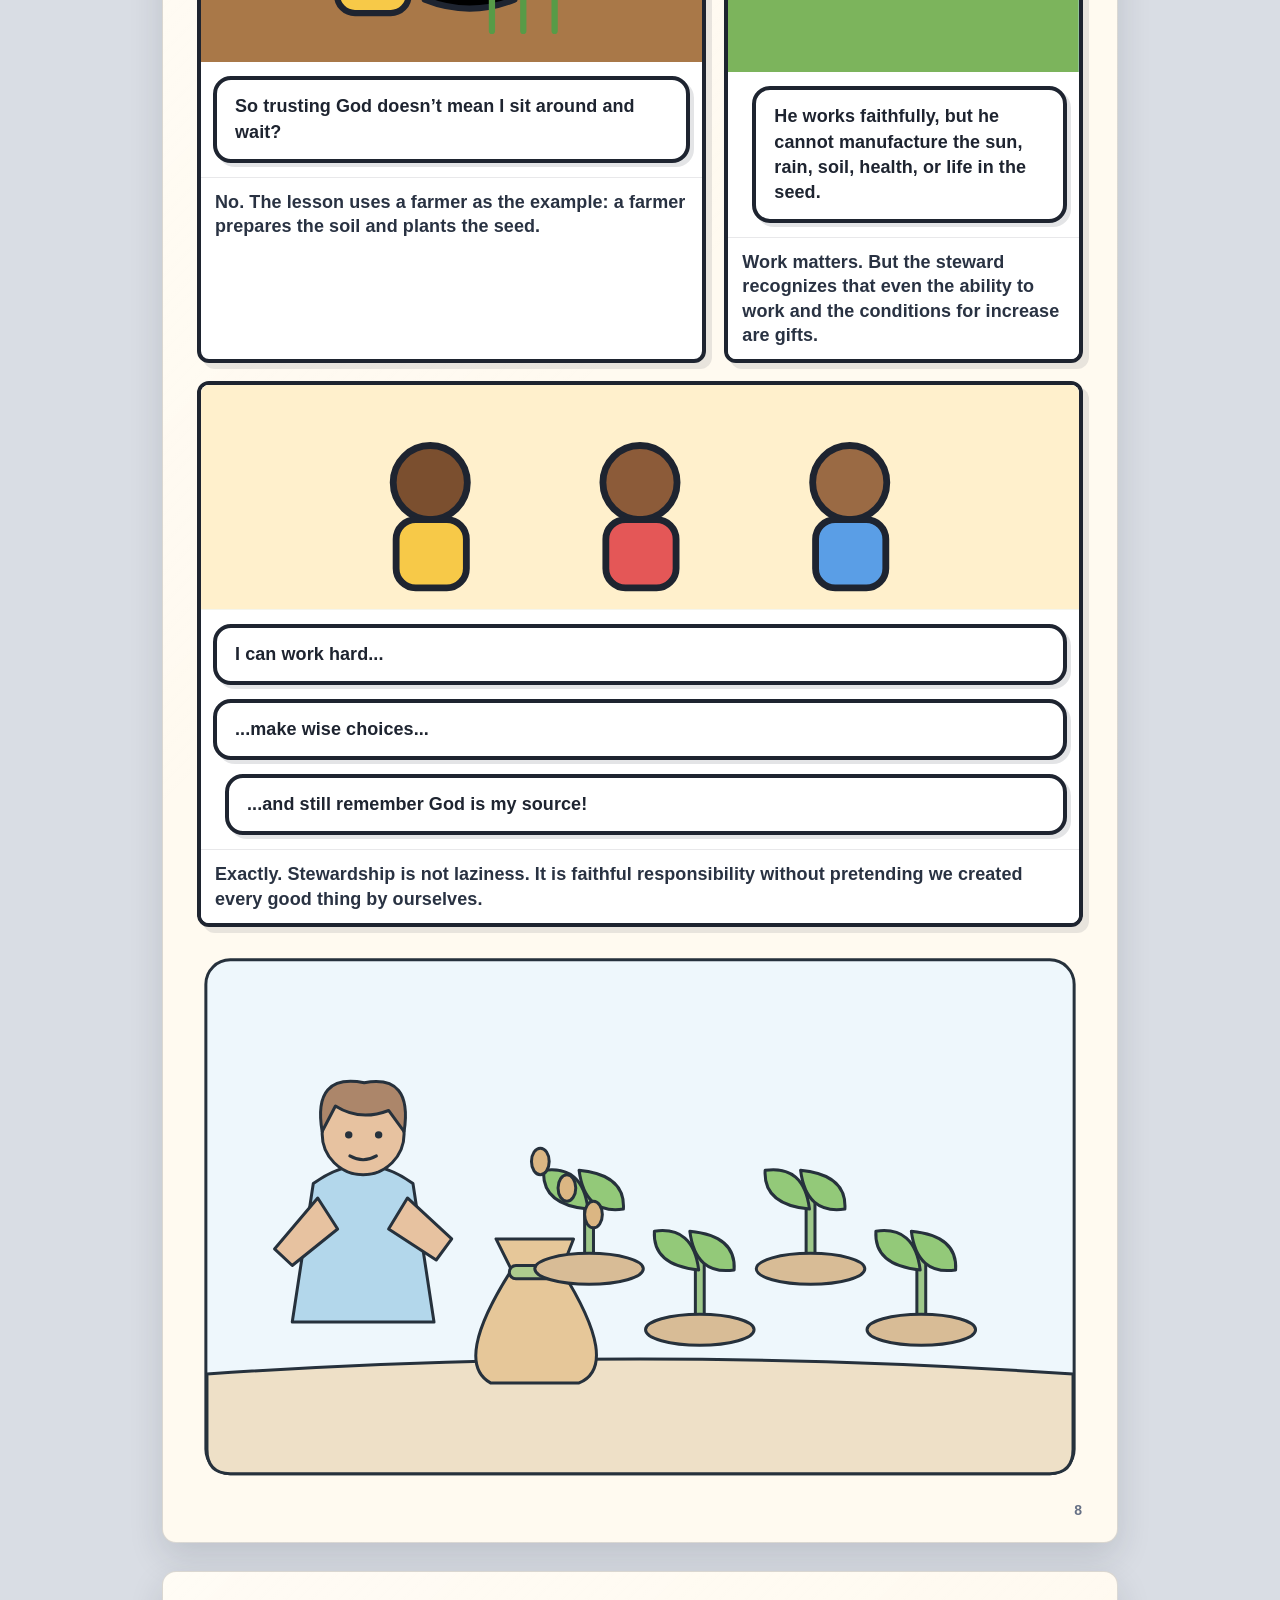
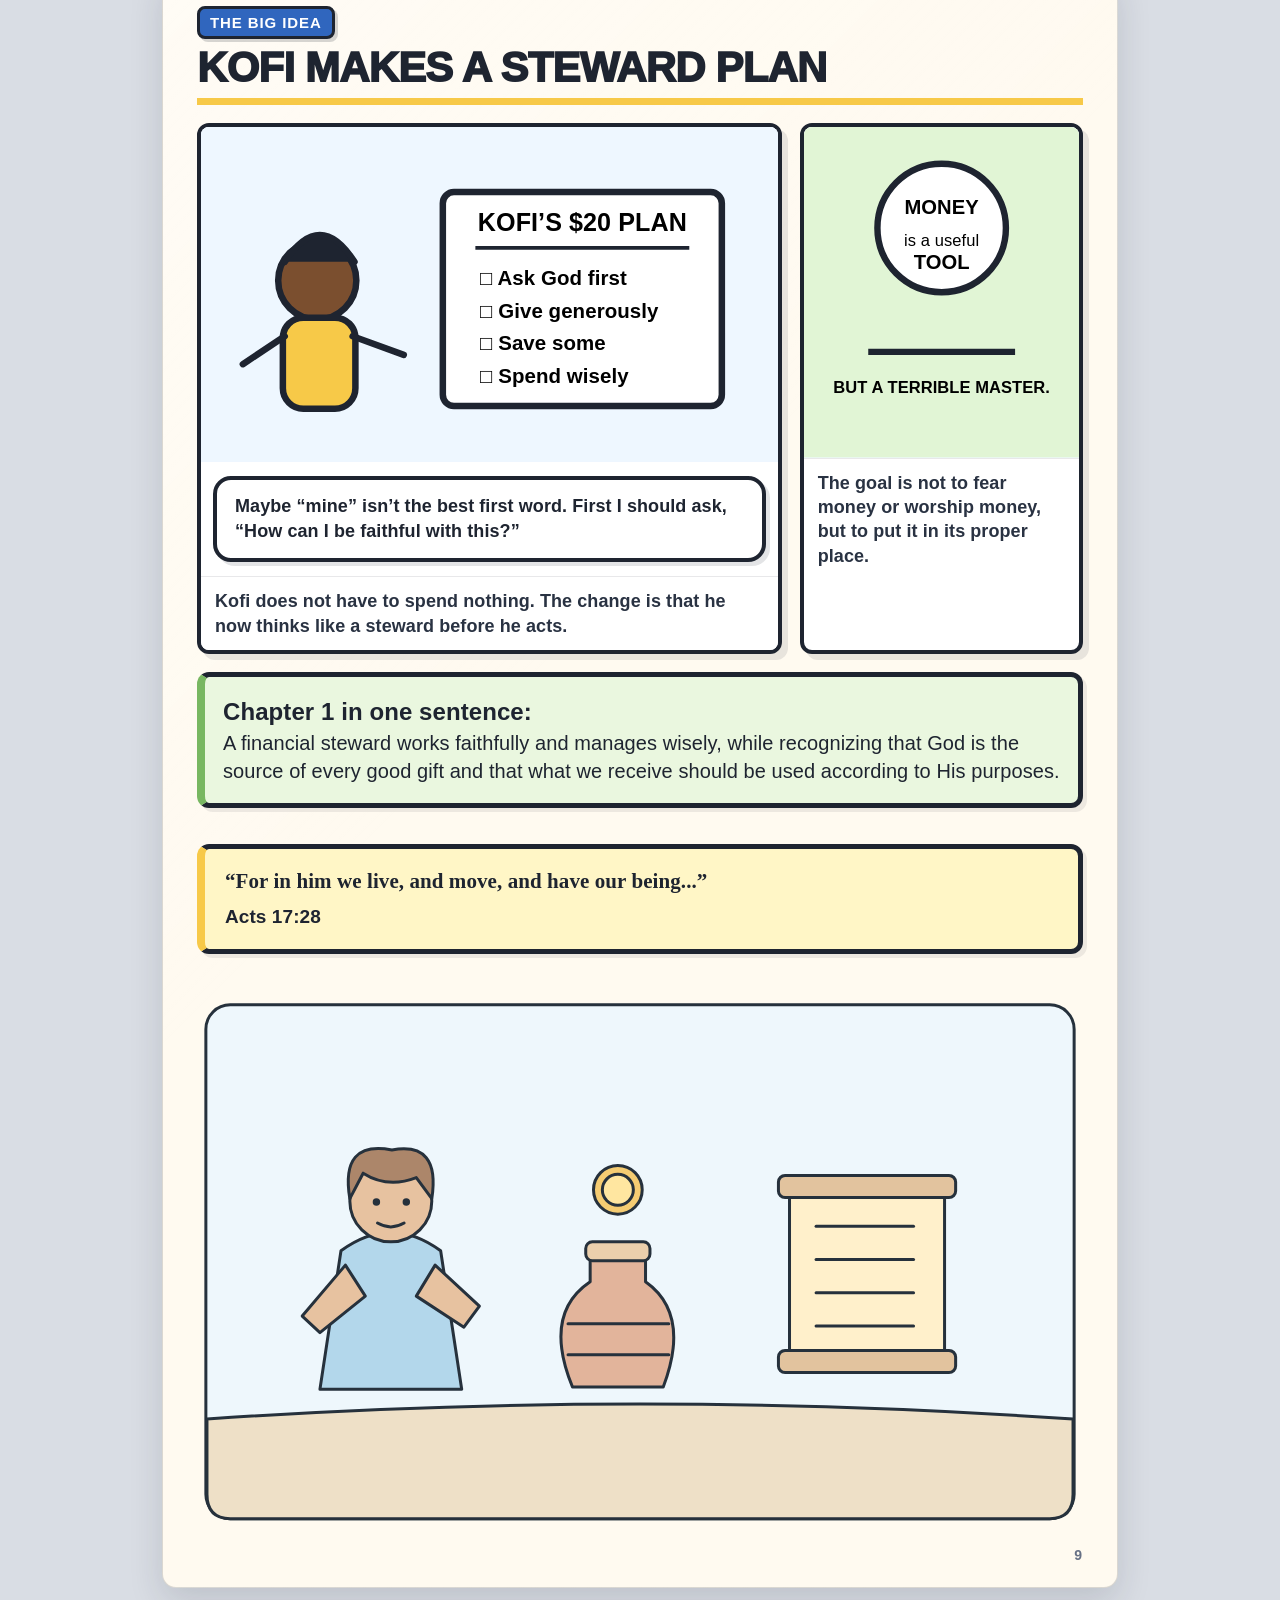
==== commit d25ba2b9: "Initial commit" ====
--- a/Financial Stewards_ Chapter 1 (refined).html
+++ b/Financial Stewards_ Chapter 1 (refined).html
@@ -4,6 +4,8 @@
 <meta charset="UTF-8">
 <meta name="viewport" content="width=device-width, initial-scale=1.0">
 <title>Financial Stewards — Chapter 1: Being a Steward</title>
+<script src="financial-stewards-mode.js" defer></script>
+<script src="financial-stewards-interactive.js" defer></script>
 <style>
   :root{
     --ink:#1e2430;
@@ -258,7 +260,7 @@
     </div>
 
     <div class="panel p12 tall">
-      <div class="caption">Teacher Miriam explains...</div>
+      <div class="caption">Teacher Elevate explains...</div>
       <svg class="art" aria-hidden="true" viewBox="0 0 900 360">
         <rect width="900" height="360" fill="#f6f1e8"/>
         <rect x="70" y="45" width="760" height="245" rx="18" fill="#fff" stroke="#1e2430" stroke-width="7"/>
--- a/financial-stewards-refinement.css
+++ b/financial-stewards-refinement.css
@@ -149,3 +149,475 @@
   .page:not(.cover) { background-image: none !important; }
   .panel, .verse, .lesson, .challenge, .compare > div { box-shadow: none !important; }
 }
+
+/* Optional black-and-white coloring-book mode. */
+.coloring-toggle {
+  position: fixed;
+  top: 16px;
+  right: 16px;
+  z-index: 20;
+  border: 3px solid #1e2430;
+  border-radius: 999px;
+  padding: 10px 14px;
+  background: #fff;
+  color: #1e2430;
+  font: 900 14px/1.1 "Trebuchet MS", Arial, sans-serif;
+  cursor: pointer;
+  box-shadow: 3px 3px 0 rgba(30, 36, 48, .18);
+}
+
+.coloring-toggle:hover,
+.coloring-toggle:focus-visible {
+  background: #f7c948;
+  outline: 3px solid rgba(48, 102, 190, .35);
+  outline-offset: 2px;
+}
+
+.coloring-mode,
+.coloring-mode body {
+  background: #fff !important;
+  color: #111 !important;
+}
+
+.coloring-mode .page,
+.coloring-mode .cover {
+  background: #fff !important;
+  border-color: #111 !important;
+  box-shadow: none !important;
+}
+
+.coloring-mode .title,
+.coloring-mode .page-title,
+.coloring-mode .footer {
+  color: #111 !important;
+  text-shadow: none !important;
+}
+
+.coloring-mode .page-title { border-bottom-color: #111 !important; }
+
+.coloring-mode .subtitle,
+.coloring-mode .caption,
+.coloring-mode .hand,
+.coloring-mode .chapter-label,
+.coloring-mode .badge,
+.coloring-mode .verse,
+.coloring-mode .lesson,
+.coloring-mode .challenge,
+.coloring-mode .q,
+.coloring-mode .compare > div,
+.coloring-mode .sticker,
+.coloring-mode .narration {
+  background: #fff !important;
+  color: #111 !important;
+  border-color: #111 !important;
+  box-shadow: none !important;
+}
+
+.coloring-mode .panel {
+  background: #fff !important;
+  border-color: #111 !important;
+  box-shadow: none !important;
+}
+
+.coloring-mode .bubble {
+  background: #fff !important;
+  color: #111 !important;
+  border-color: #111 !important;
+  box-shadow: none !important;
+}
+
+.coloring-mode .art,
+.coloring-mode svg {
+  background: #fff !important;
+}
+
+.coloring-mode svg rect,
+.coloring-mode svg circle,
+.coloring-mode svg ellipse,
+.coloring-mode svg polygon,
+.coloring-mode svg path,
+.coloring-mode svg line,
+.coloring-mode svg polyline {
+  fill: #fff !important;
+  stroke: #111 !important;
+}
+
+.coloring-mode svg text,
+.coloring-mode svg tspan {
+  fill: #111 !important;
+  stroke: none !important;
+}
+
+.coloring-illustration {
+  display: block;
+  position: absolute;
+  left: 28px;
+  bottom: 32px;
+  width: 134px;
+  height: 134px;
+  pointer-events: none;
+  z-index: 0;
+}
+
+.coloring-illustration svg {
+  display: block;
+  width: 100%;
+  height: 100%;
+  overflow: visible;
+  fill: none;
+  stroke: #1e2430;
+  stroke-width: 3;
+  stroke-linecap: round;
+  stroke-linejoin: round;
+}
+
+.coloring-illustration svg circle { fill: #f7c948; }
+.coloring-illustration svg ellipse { fill: #bfe8ff; }
+.coloring-illustration svg rect { fill: #e1f5d5; }
+
+.coloring-illustration.full {
+  left: 50%;
+  right: auto;
+  bottom: 34px;
+  width: 520px;
+  height: 244px;
+  transform: translateX(-50%);
+}
+
+.coloring-illustration.large {
+  left: auto;
+  right: 34px;
+  bottom: 38px;
+  width: 224px;
+  height: 164px;
+}
+
+.coloring-mode .coloring-illustration { display: block; }
+.coloring-mode .coloring-illustration svg * {
+  fill: #fff !important;
+  stroke: #111 !important;
+}
+.coloring-mode .page > *:not(.coloring-illustration):not(.footer) { position: relative; z-index: 1; }
+.coloring-mode .footer { z-index: 1; }
+
+@media (max-width: 760px) {
+  .coloring-toggle {
+    top: 8px;
+    right: 8px;
+    padding: 8px 10px;
+    font-size: 12px;
+  }
+
+  .coloring-illustration {
+    left: 18px;
+    bottom: 26px;
+    width: 78px;
+    height: 78px;
+  }
+
+  .coloring-illustration.large {
+    left: auto;
+    right: 18px;
+    bottom: 28px;
+    width: 142px;
+    height: 104px;
+  }
+
+  .coloring-illustration.full {
+    left: 50%;
+    right: auto;
+    bottom: 24px;
+    width: 92%;
+    height: 170px;
+  }
+}
+
+@media print {
+  .coloring-toggle { display: none !important; }
+}
+
+/* Full-width scenes occupy the remaining page space in normal document flow. */
+.page.with-coloring-scene {
+  display: flex;
+  flex-direction: column;
+  padding-bottom: 58px;
+}
+.with-coloring-scene > * { flex-shrink: 0; }
+.with-coloring-scene > .badge { align-self: flex-start; }
+.study-coloring-scene {
+  position: relative;
+  flex: 1 0 auto;
+  min-height: 300px;
+  margin-top: 24px;
+  width: 100%;
+  aspect-ratio: 5 / 3;
+}
+.study-coloring-scene > svg {
+  position: absolute;
+  inset: 0;
+  display: block;
+  width: 100%;
+  height: 100%;
+  min-height: 300px;
+  stroke: #26313c;
+  stroke-width: 3;
+  stroke-linecap: round;
+  stroke-linejoin: round;
+}
+.study-coloring-scene svg * { vector-effect: non-scaling-stroke; }
+/* Preserve deliberately open detail strokes, such as window dividers. */
+.coloring-mode .study-coloring-scene svg [fill="none"] {
+  fill: none !important;
+}
+@media screen and (max-width: 760px) {
+  .page.with-coloring-scene { min-height: 0; }
+  .study-coloring-scene { min-height: 0; flex-grow: 0; }
+  .study-coloring-scene > svg { min-height: 0; }
+}
+@media print {
+  .study-coloring-scene { break-inside: avoid; }
+}
+
+/* Screen layout: fluid artwork and dialogue in the document flow. */
+@media screen {
+  .book { width: 100%; padding-top: 72px !important; }
+  .page { min-width: 0; overflow: visible; }
+  .page-title, .subtitle, .chapter-label { overflow-wrap: anywhere; }
+  .panel-grid { grid-template-columns: repeat(12, minmax(0, 1fr)); }
+  .panel, .compare > div, .hand { min-width: 0; }
+  .bubble, .q, .narration, .verse, .lesson { overflow-wrap: anywhere; }
+  .art, .tall .art { height: auto; max-width: 100%; }
+  .cover svg { display: block; max-width: 100%; height: auto; }
+  .bubble {
+    position: static !important;
+    width: auto !important;
+    max-width: calc(100% - 24px);
+    margin: 14px 12px;
+    border-radius: 18px;
+    text-align: left;
+    line-height: 1.4;
+  }
+  .bubble.right { margin-left: 24px; }
+  .bubble::after { display: none; }
+  .caption {
+    position: static;
+    max-width: none;
+    border-width: 0 0 3px;
+  }
+  .page .footer {
+    position: static;
+    margin-top: 20px;
+    text-align: right;
+    overflow-wrap: anywhere;
+  }
+  .page.with-coloring-scene { padding-bottom: 24px; }
+}
+@media screen and (max-width: 900px) {
+  .book { padding: 64px 10px 10px !important; }
+  .page, .page.with-coloring-scene {
+    min-height: 0;
+    padding: clamp(12px, 3vw, 24px) !important;
+  }
+  .cover { gap: 28px; }
+  .title { font-size: clamp(32px, 9vw, 68px) !important; }
+  .page-title { font-size: clamp(25px, 5vw, 38px) !important; }
+  .panel-grid { display: block; }
+  .panel { margin-bottom: 18px; min-height: 0; }
+  .compare, .handbox { display: block !important; }
+  .compare > div, .hand { margin-bottom: 16px; }
+  .study-coloring-scene { min-height: 0; flex-grow: 0; }
+  .study-coloring-scene > svg { min-height: 0; }
+  .challenge h2 { font-size: clamp(22px, 5vw, 30px); }
+  .sticker { max-width: 100%; }
+}
+
+/* A4's printable area is 186 × 273 mm with 12 mm margins.
+   Long lessons may continue onto another sheet; never crop or shrink the text. */
+@page { size: A4 portrait; margin: 12mm; }
+@media print {
+  html, body { width: auto !important; margin: 0 !important; padding: 0 !important; }
+  body { font-size: 11pt; -webkit-print-color-adjust: exact; print-color-adjust: exact; }
+  .book { width: 100% !important; max-width: none !important; margin: 0 !important; padding: 0 !important; }
+  .page, .page.with-coloring-scene {
+    display: block !important;
+    width: 100% !important;
+    min-height: 0 !important;
+    height: auto !important;
+    margin: 0 !important;
+    padding: 0 !important;
+    overflow: visible !important;
+    border: 0 !important;
+    border-radius: 0 !important;
+    box-shadow: none !important;
+    break-inside: auto !important;
+    page-break-inside: auto !important;
+    break-after: page;
+    page-break-after: always;
+  }
+  .page:last-child { break-after: auto; page-break-after: auto; }
+  .page.cover {
+    display: flex !important;
+    min-height: 270mm !important;
+    padding: 8mm !important;
+    gap: 8mm;
+    break-inside: avoid !important;
+  }
+  .cover > svg { width: 100%; height: auto; max-height: 160mm; flex-shrink: 1; }
+  .title { font-size: 44pt !important; line-height: .98; letter-spacing: -1.5pt; filter: none !important; }
+  .subtitle { font-size: 21pt !important; transform: none; }
+  .page-title { font-size: 24pt !important; line-height: 1.12 !important; margin: 0 0 5mm; padding-bottom: 2mm; border-bottom-width: 1.2mm; }
+  .badge, .chapter-label { font-size: 10pt; margin-bottom: 3mm; box-shadow: none !important; }
+  .panel-grid {
+    display: grid !important;
+    grid-template-columns: repeat(12, minmax(0, 1fr));
+    gap: 3mm !important;
+    break-inside: avoid;
+  }
+  .panel {
+    min-height: 0;
+    width: 100%;
+    margin: 0 0 4mm;
+    border-width: .6mm !important;
+    overflow: visible;
+    break-inside: avoid;
+    page-break-inside: avoid;
+  }
+  .art, .tall .art { display: block; width: 100%; height: auto; max-height: 50mm; }
+  .bubble {
+    position: static !important;
+    width: auto !important;
+    max-width: none;
+    margin: 3mm;
+    padding: 2.5mm 3mm;
+    border-width: .5mm;
+    border-radius: 3mm;
+    font-size: 11pt;
+    line-height: 1.35;
+    text-align: left;
+    box-shadow: none !important;
+  }
+  .bubble::after { display: none; }
+  .caption { position: static; max-width: none; border-width: 0 0 .5mm; font-size: 11pt; }
+  .narration { font-size: 11pt; line-height: 1.4; padding: 3mm; }
+  .verse, .lesson, .challenge, .compare > div, .hand {
+    font-size: 11pt;
+    line-height: 1.4;
+    padding: 4mm !important;
+    margin: 4mm 0;
+    border-width: .6mm !important;
+    box-shadow: none !important;
+    box-decoration-break: clone;
+    -webkit-box-decoration-break: clone;
+  }
+  .verse { font-size: 12pt; break-inside: avoid; }
+  .verse strong { font-size: 10pt; }
+  .lesson b { font-size: 13pt; }
+  .challenge { break-inside: auto; }
+  .challenge h2 { font-size: 16pt; }
+  .challenge p { font-size: 11pt !important; line-height: 1.4 !important; }
+  .q { font-size: 11pt; line-height: 1.4; padding: 3mm; break-inside: avoid; }
+  .keyline { font-size: 15pt !important; line-height: 1.3 !important; }
+  .compare, .handbox { display: block !important; }
+  h1, h2, .badge { break-after: avoid; page-break-after: avoid; }
+  p { orphans: 3; widows: 3; }
+  .study-coloring-scene {
+    display: block;
+    position: relative;
+    flex: none;
+    width: 100%;
+    min-height: 0;
+    height: auto;
+    aspect-ratio: 5 / 3;
+    margin: 5mm 0 0;
+    break-inside: avoid;
+    page-break-inside: avoid;
+  }
+  .study-coloring-scene > svg { min-height: 0; }
+  .page .footer {
+    position: static !important;
+    margin-top: 4mm;
+    font-size: 9pt;
+    text-align: right;
+    break-before: avoid;
+  }
+  .sticker { width: 35mm; height: 35mm; font-size: 12pt; transform: none; box-shadow: none !important; break-inside: avoid; }
+}
+
+.study-tools {
+  position: sticky; top: 0; z-index: 15;
+  display: flex; flex-wrap: wrap; gap: 8px;
+  padding: 10px 12px;
+  justify-content: flex-end;
+  background: #fffaf0; border-bottom: 2px solid #1e2430;
+}
+.study-tools .coloring-toggle { position: static; box-shadow: none; z-index: auto; }
+.study-tools .paint-toggle[hidden] { display: none; }
+.study-tools .study-palette { justify-content: flex-end; }
+.study-tools button, .study-tools .study-home, .study-player button, .study-player select {
+  font: 700 15px/1.3 "Trebuchet MS", Arial, sans-serif;
+  padding: 9px 12px; min-height: 42px;
+  border: 2px solid #1e2430; border-radius: 10px;
+  background: white; color: #1e2430; cursor: pointer;
+}
+.study-tools .study-home { margin-right: auto; text-decoration: none; display: inline-flex; align-items: center; }
+.study-tools button[aria-pressed="true"], .player-controls button:nth-child(2) {
+  background: #f7c948;
+}
+.study-tools :focus-visible, .study-player :focus-visible { outline: 3px solid #3066be; outline-offset: 3px; }
+.study-player button:disabled, .study-tools button:disabled { opacity: .45; cursor: default; }
+.study-palette { flex-basis: 100%; display: flex; gap: 8px; flex-wrap: wrap; align-items: center; }
+.study-palette[hidden] { display: none; }
+.study-palette > span { font-size: 14px; }
+.study-palette > button:empty { width: 38px; min-height: 38px; padding: 0; }
+.study-palette input { width: 46px; height: 40px; }
+.study-save-status { flex-basis: 100%; }
+.painting [data-paint-id] { cursor: crosshair; }
+.painting [data-paint-id]:hover { stroke: #3066be !important; }
+.study-player {
+  width: min(960px, 96vw); height: 94dvh;
+  max-width: 96vw; max-height: 94dvh;
+  padding: 16px; border: 3px solid #1e2430; border-radius: 16px;
+  background: #fffaf0; color: #1e2430;
+}
+.study-player[open] { display: flex; flex-direction: column; gap: 12px; }
+.study-player::backdrop { background: #182234cc; }
+.player-header { display: flex; align-items: center; justify-content: space-between; gap: 12px; }
+.player-header h2 { font-size: clamp(18px, 3vw, 26px); margin: 0; }
+.player-stage { flex: 1; min-height: 100px; overflow: auto; padding: 6px; }
+.player-stage > * { margin: 0 !important; width: 100%; box-sizing: border-box; }
+.player-stage svg { max-width: 100%; height: auto; }
+.player-stage .study-coloring-scene { min-height: 0; aspect-ratio: 5 / 3; }
+.player-stage .study-coloring-scene svg { height: 100%; min-height: 0; }
+.player-stage .bubble { position: static !important; width: auto !important; margin: 12px; }
+.player-stage .bubble::after { display: none; }
+.player-transcript { max-height: 100px; overflow: auto; font-size: 18px; line-height: 1.6; }
+.player-transcript .speaking { background: #ffe18b; color: #111; border-radius: 3px; }
+.player-notice { margin: 0; font-size: 14px; }
+.player-notice:empty { display: none; }
+.player-controls { display: flex; flex-wrap: wrap; align-items: center; gap: 8px; }
+.player-controls select { max-width: 190px; }
+@media screen and (max-width: 600px) {
+  .study-tools { padding: 8px; }
+  .study-player { padding: 10px; }
+  .player-controls { gap: 5px; }
+  .player-controls button, .player-controls select { font-size: 13px; padding: 6px; }
+  .player-transcript { font-size: 16px; max-height: 90px; }
+}
+@media print {
+  .study-tools, .study-player { display: none !important; }
+}
+
+/* Chapter 3: keep the supplementary coloring art with its lesson on A4. */
+@media print {
+  .chapter-three .study-coloring-scene {
+    height: 72mm;
+    aspect-ratio: auto;
+    margin-top: 3mm;
+  }
+  .chapter-three .page-title { margin-bottom: 3mm; }
+  .chapter-three .panel { margin-bottom: 2mm; }
+  .chapter-three .verse, .chapter-three .lesson { margin: 3mm 0; }
+  .chapter-three .print-dense-lesson .study-coloring-scene { height: 60mm; }
+  .chapter-three .print-review-start { break-before: page; page-break-before: always; }
+  .chapter-three .print-challenge .study-coloring-scene { height: 105mm; }
+}
